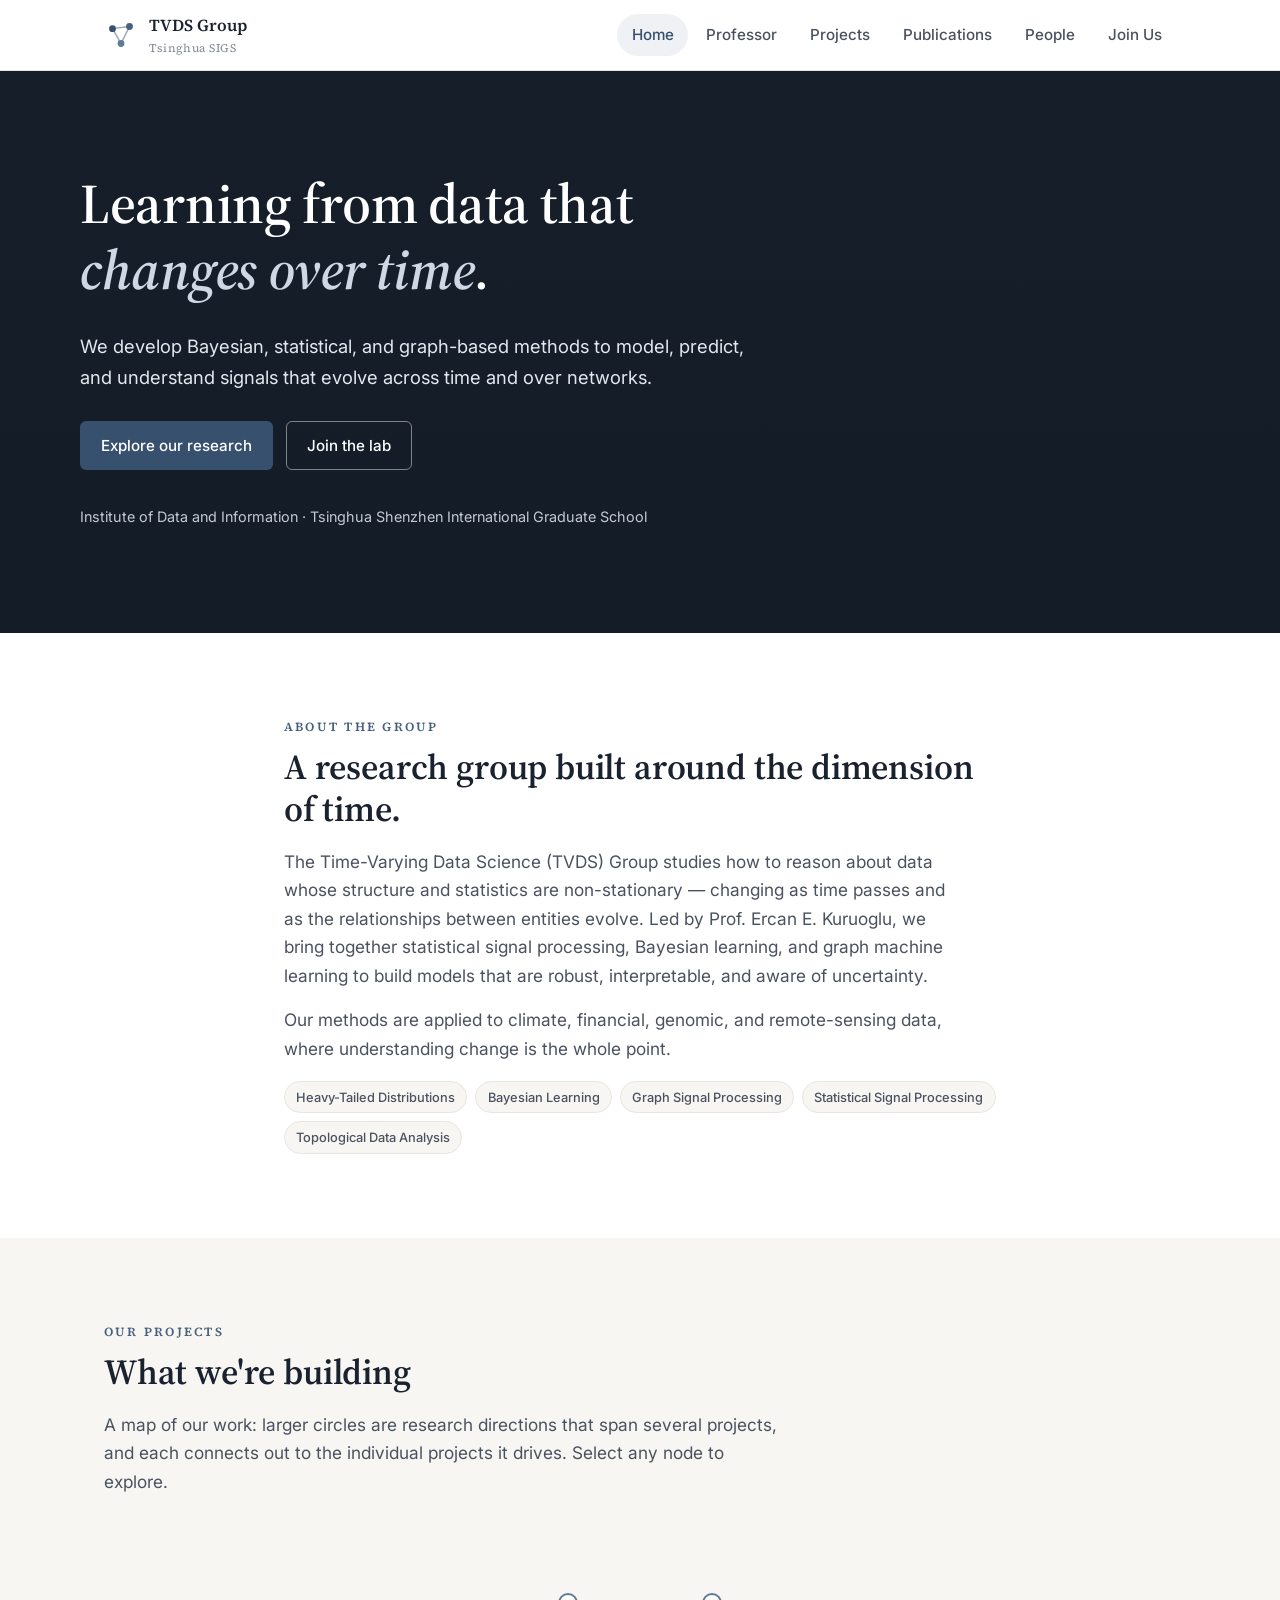
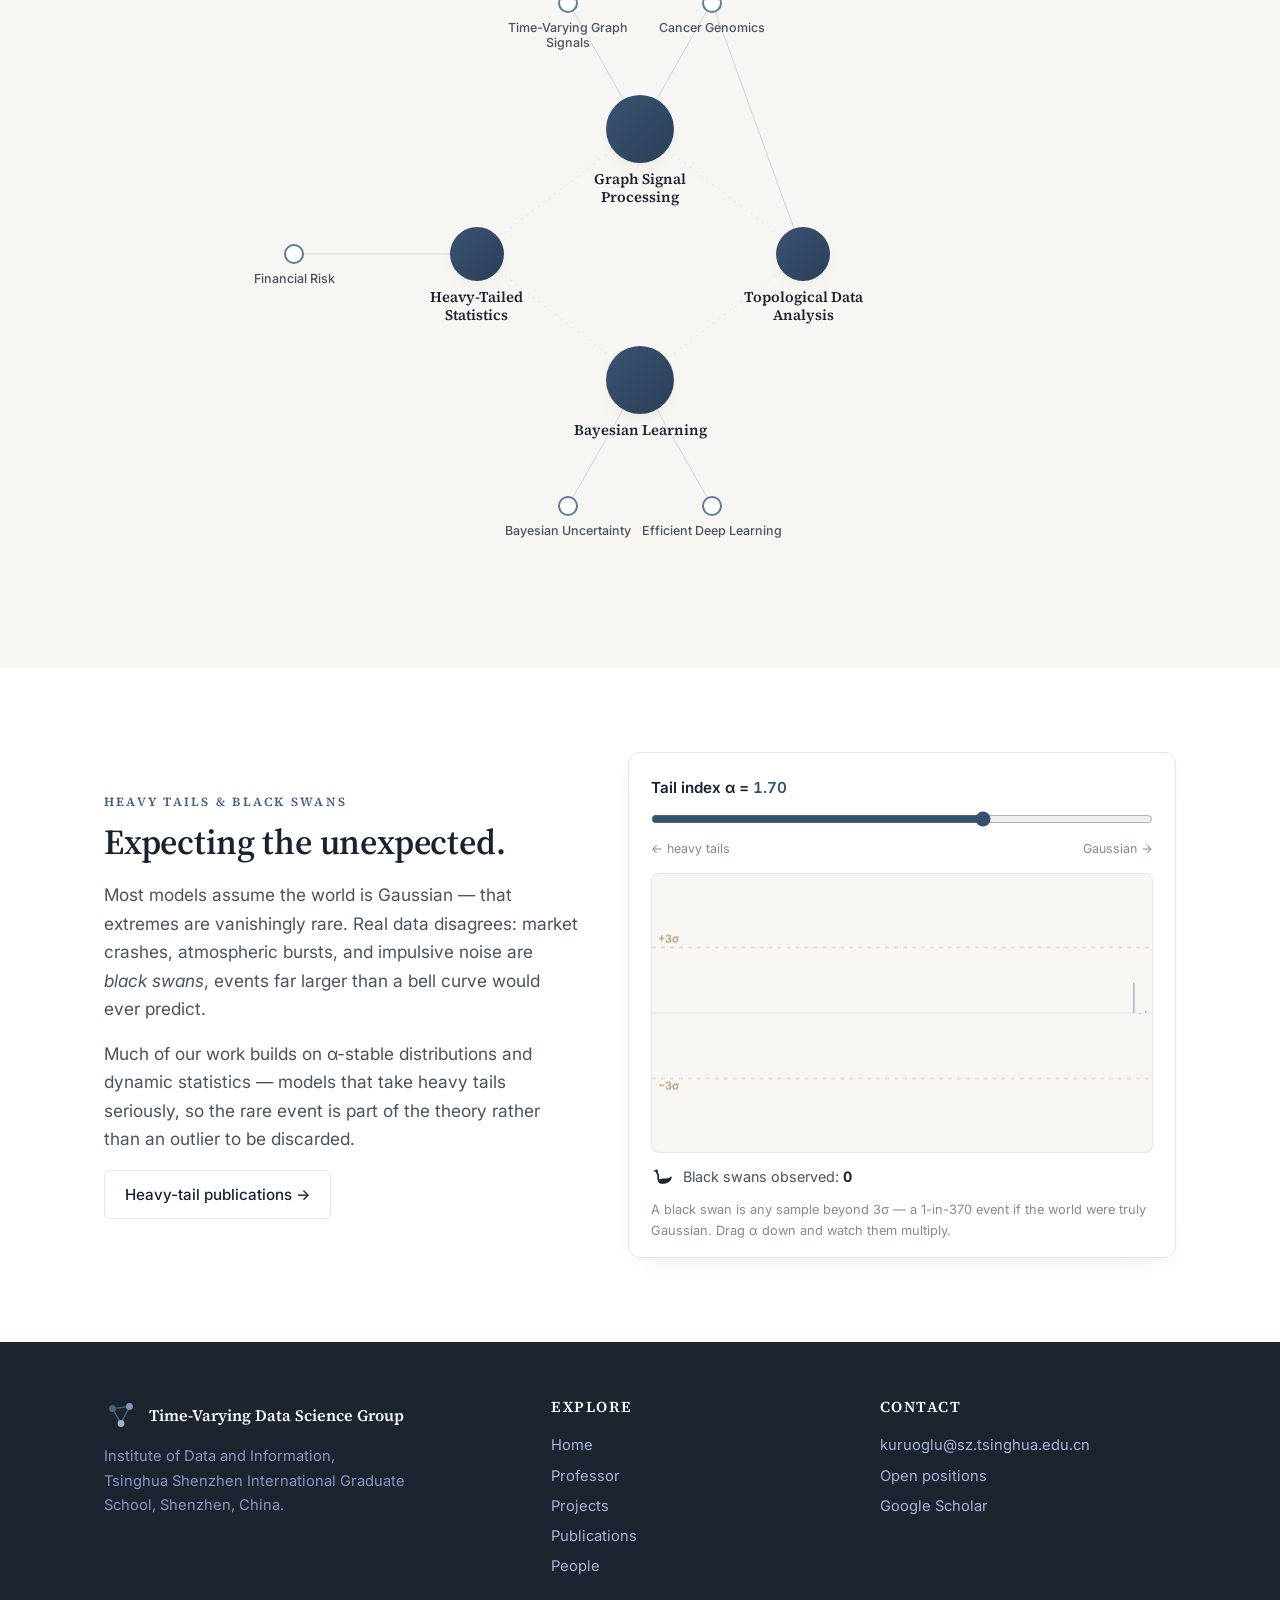
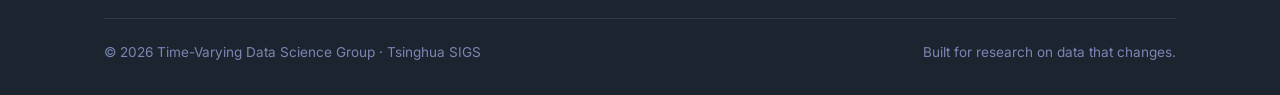
==== index.html @ 3c1603fa "Add Projects page and wire it into site navigation New projects.html presenting flagship research di" ====
<!DOCTYPE html>
<html lang="en">
<head>
  <meta charset="UTF-8" />
  <meta name="viewport" content="width=device-width, initial-scale=1.0" />
  <title>Time-Varying Data Science Group — Tsinghua SIGS</title>
  <meta name="description" content="The Time-Varying Data Science (TVDS) Group at Tsinghua Shenzhen International Graduate School, led by Prof. Ercan E. Kuruoglu. Bayesian learning, graph signal processing, and statistical signal processing for time-evolving data." />
  <link rel="preconnect" href="https://fonts.googleapis.com" />
  <link rel="preconnect" href="https://fonts.gstatic.com" crossorigin />
  <link href="https://fonts.googleapis.com/css2?family=Inter:wght@400;500;600&family=Source+Serif+4:opsz,wght@8..60,400;8..60,600&display=swap" rel="stylesheet" />
  <link rel="stylesheet" href="assets/css/style.css" />
  <link rel="icon" href="data:image/svg+xml,%3Csvg xmlns='http://www.w3.org/2000/svg' viewBox='0 0 32 32'%3E%3Ccircle cx='8' cy='10' r='3' fill='%2336506e'/%3E%3Ccircle cx='24' cy='8' r='3' fill='%2346607e'/%3E%3Ccircle cx='16' cy='24' r='3' fill='%235e7c97'/%3E%3Cpath d='M8 10 24 8 16 24Z' stroke='%2336506e' stroke-width='1.2' fill='none' opacity='.5'/%3E%3C/svg%3E" />
</head>
<body>

  <!-- ============ NAV ============ -->
  <nav class="nav">
    <div class="container nav__inner">
      <a href="index.html" class="brand">
        <svg class="brand__mark" viewBox="0 0 32 32" aria-hidden="true">
          <path d="M8 10 24 8 16 24Z" stroke="#36506e" stroke-width="1.4" fill="none" opacity=".5"/>
          <circle cx="8" cy="10" r="3.2" fill="#36506e"/>
          <circle cx="24" cy="8" r="3.2" fill="#46607e"/>
          <circle cx="16" cy="24" r="3.2" fill="#5e7c97"/>
        </svg>
        <span>TVDS Group<span class="brand__sub">Tsinghua SIGS</span></span>
      </a>
      <button class="nav__toggle" aria-label="Toggle menu"><span></span><span></span><span></span></button>
      <ul class="nav__links">
        <li><a href="index.html" class="active">Home</a></li>
        <li><a href="professor.html">Professor</a></li>
        <li><a href="projects.html">Projects</a></li>
        <li><a href="publications.html">Publications</a></li>
        <li><a href="people.html">People</a></li>
        <li><a href="professor.html#join">Join Us</a></li>
      </ul>
    </div>
  </nav>

  <!-- ============ HERO ============ -->
  <!-- The lab group photo is the hero background — swap assets/img/group-photo.jpg to change it. -->
  <header class="hero" style="background-image:url('assets/img/group-photo.jpg');">
    <div class="container hero__inner">
      <h1>Learning from data that <span class="text-gradient">changes over time</span>.</h1>
      <p class="hero__lead">
        We develop Bayesian, statistical, and graph-based methods to model, predict,
        and understand signals that evolve across time and over networks.
      </p>
      <div class="hero__cta">
        <a href="#research" class="btn btn--primary">Explore our research</a>
        <a href="professor.html#join" class="btn btn--ghost">Join the lab</a>
      </div>
      <p class="hero__affil">Institute of Data and Information · Tsinghua Shenzhen International Graduate School</p>
    </div>
  </header>

  <!-- ============ INTRO ============ -->
  <section class="section">
    <div class="container" style="max-width:760px;">
      <div class="reveal">
        <p class="section__eyebrow">About the group</p>
        <h2>A research group built around the dimension of time.</h2>
        <p class="section__lead">
          The Time-Varying Data Science (TVDS) Group studies how to reason about data whose
          structure and statistics are non-stationary — changing as time passes and as the
          relationships between entities evolve. Led by Prof. Ercan E. Kuruoglu, we bring together
          statistical signal processing, Bayesian learning, and graph machine learning to build
          models that are robust, interpretable, and aware of uncertainty.
        </p>
        <p class="section__lead">
          Our methods are applied to climate, financial, genomic, and remote-sensing data, where
          understanding change is the whole point.
        </p>
        <div class="tags" style="margin-top:18px;">
          <span class="tag">Heavy-Tailed Distributions</span>
          <span class="tag">Bayesian Learning</span>
          <span class="tag">Graph Signal Processing</span>
          <span class="tag">Statistical Signal Processing</span>
          <span class="tag">Topological Data Analysis</span>
        </div>
      </div>
    </div>
  </section>

  <!-- ============ RESEARCH AREAS ============ -->
  <section class="section section--soft" id="research">
    <div class="container">
      <div class="reveal" style="margin-bottom:28px;">
        <p class="section__eyebrow">Our projects</p>
        <h2>What we're building</h2>
        <p class="section__lead">A map of our work: larger circles are research directions that span several projects, and each connects out to the individual projects it drives. Select any node to explore.</p>
      </div>

      <!-- Graph is built by assets/js/main.js from a single data source. -->
      <div class="research-graph reveal" id="researchGraph" role="group" aria-label="Research directions graph"></div>
      <div class="research-list" id="researchList"></div>
    </div>
  </section>

  <!-- ============ BLACK SWAN / HEAVY TAILS ============ -->
  <section class="section" id="blackswan">
    <div class="container swan-demo">
      <div class="reveal">
        <p class="section__eyebrow">Heavy tails &amp; black swans</p>
        <h2>Expecting the unexpected.</h2>
        <p class="section__lead">
          Most models assume the world is Gaussian — that extremes are vanishingly rare.
          Real data disagrees: market crashes, atmospheric bursts, and impulsive noise are
          <em>black swans</em>, events far larger than a bell curve would ever predict.
        </p>
        <p class="section__lead">
          Much of our work builds on α-stable distributions and dynamic statistics —
          models that take heavy tails seriously, so the rare event is part of the theory
          rather than an outlier to be discarded.
        </p>
        <a href="publications.html?topic=heavy-tails" class="btn btn--ghost">Heavy-tail publications →</a>
      </div>
      <div class="swan-demo__card reveal" id="swanDemo">
        <div class="swan-demo__head">
          <label for="alphaSlider">Tail index α = <span id="alphaVal">1.7</span></label>
        </div>
        <input type="range" id="alphaSlider" min="1.1" max="2" step="0.05" value="1.7" aria-label="Tail index alpha" />
        <div class="swan-demo__scale"><span>← heavy tails</span><span>Gaussian →</span></div>
        <canvas id="swanCanvas" aria-label="Live samples from an alpha-stable distribution, scaled so alpha equals 2 is a standard Gaussian; any value beyond 3 standard deviations is marked with a black swan"></canvas>
        <div class="swan-demo__foot">
          <span class="swan-icon" aria-hidden="true"></span>
          <span>Black swans observed: <strong id="swanCount">0</strong></span>
          <span class="swan-demo__hint">A black swan is any sample beyond 3σ — a 1-in-370 event if the world were truly Gaussian. Drag α down and watch them multiply.</span>
        </div>
      </div>
    </div>
  </section>

  <!-- ============ FOOTER ============ -->
  <footer class="footer">
    <div class="container">
      <div class="footer__grid">
        <div>
          <div class="footer__brand">
            <svg class="brand__mark" viewBox="0 0 32 32" aria-hidden="true">
              <path d="M8 10 24 8 16 24Z" stroke="#6d86a6" stroke-width="1.4" fill="none" opacity=".6"/>
              <circle cx="8" cy="10" r="3.2" fill="#4b647f"/><circle cx="24" cy="8" r="3.2" fill="#7e96b3"/><circle cx="16" cy="24" r="3.2" fill="#9db3c9"/>
            </svg>
            Time-Varying Data Science Group
          </div>
          <p style="color:#8b94c4; font-size:.92rem; max-width:38ch;">Institute of Data and Information,<br/>Tsinghua Shenzhen International Graduate School, Shenzhen, China.</p>
        </div>
        <div>
          <h4>Explore</h4>
          <a href="index.html">Home</a>
          <a href="professor.html">Professor</a>
          <a href="projects.html">Projects</a>
          <a href="publications.html">Publications</a>
          <a href="people.html">People</a>
        </div>
        <div>
          <h4>Contact</h4>
          <a href="mailto:kuruoglu@sz.tsinghua.edu.cn">kuruoglu@sz.tsinghua.edu.cn</a>
          <a href="professor.html#join">Open positions</a>
          <a href="https://scholar.google.com/citations?user=To7e1toAAAAJ" target="_blank" rel="noopener">Google Scholar</a>
        </div>
      </div>
      <div class="footer__bottom">
        <span>© <span id="year"></span> Time-Varying Data Science Group · Tsinghua SIGS</span>
        <span>Built for research on data that changes.</span>
      </div>
    </div>
  </footer>

  <script>document.getElementById("year").textContent = new Date().getFullYear();</script>
  <script src="assets/js/main.js"></script>
</body>
</html>
---- assets/css/style.css ----
/* =================================================================
   Time-Varying Data Science (TVDS) Group — Design System
   Modern academic theme: graph + Bayesian/probabilistic motifs
   ================================================================= */

:root {
  /* Palette — muted, academic */
  --ink: #1a2230;
  --ink-soft: #4a5260;
  --muted: #828a97;
  --line: #e7e6e1;
  --bg: #ffffff;
  --bg-soft: #f7f6f2;   /* warm paper */
  --bg-deep: #1b242f;   /* calm slate (footer) */

  /* Single muted slate accent, with a couple of close shades */
  --indigo: #36506e;
  --violet: #46607e;
  --teal:   #5e7c97;
  --accent: var(--indigo);
  --accent-dark: #27405a;
  --accent-soft: #eef1f4;
  --accent-grad: linear-gradient(135deg, #3a5371, #2b4058);

  /* Type — serif headings for a scholarly feel */
  --font-head: "Source Serif 4", Georgia, "Times New Roman", serif;
  --font-body: "Inter", system-ui, -apple-system, "Segoe UI", sans-serif;

  /* Geometry */
  --radius: 12px;
  --radius-sm: 8px;
  --maxw: 1120px;
  --shadow: 0 8px 24px -14px rgba(20, 30, 45, 0.16);
  --shadow-lg: 0 18px 44px -22px rgba(20, 30, 45, 0.22);
}

* { box-sizing: border-box; }

html { scroll-behavior: smooth; }

body {
  margin: 0;
  font-family: var(--font-body);
  color: var(--ink);
  background: var(--bg);
  line-height: 1.65;
  -webkit-font-smoothing: antialiased;
}

h1, h2, h3, h4 { font-family: var(--font-head); line-height: 1.18; color: var(--ink); margin: 0 0 .5em; font-weight: 600; letter-spacing: -0.005em; }
h1 { font-size: clamp(2.2rem, 5vw, 3.5rem); }
h2 { font-size: clamp(1.6rem, 3vw, 2.2rem); }
h3 { font-size: 1.25rem; }
p { margin: 0 0 1rem; }

a { color: var(--indigo); text-decoration: none; transition: color .15s ease; }
a:hover { color: var(--violet); }

img { max-width: 100%; display: block; }

.container { width: 100%; max-width: var(--maxw); margin-inline: auto; padding-inline: 24px; }

.section { padding: 84px 0; }
.section--soft { background: var(--bg-soft); }
.section__eyebrow {
  font-family: var(--font-head);
  text-transform: uppercase;
  letter-spacing: .18em;
  font-size: .78rem;
  font-weight: 600;
  color: var(--violet);
  margin-bottom: .6rem;
}
.section__lead { color: var(--ink-soft); max-width: 62ch; font-size: 1.08rem; }

.text-gradient { font-style: italic; color: #cdd8e4; font-weight: 600; }

/* ---------- Buttons ---------- */
.btn {
  display: inline-flex;
  align-items: center;
  gap: .5rem;
  font-family: var(--font-body);
  font-weight: 500;
  font-size: .95rem;
  padding: .7rem 1.25rem;
  border-radius: 6px;
  border: 1px solid transparent;
  cursor: pointer;
  transition: background .18s ease, border-color .18s ease, color .18s ease;
}
.btn--primary { background: var(--accent); color: #fff; }
.btn--primary:hover { background: var(--accent-dark); color: #fff; }
.btn--ghost { background: transparent; color: var(--ink); border-color: var(--line); }
.btn--ghost:hover { border-color: var(--accent); color: var(--accent); }

/* ---------- Navbar ---------- */
.nav {
  position: sticky; top: 0; z-index: 50;
  background: rgba(255,255,255,.82);
  backdrop-filter: saturate(160%) blur(14px);
  border-bottom: 1px solid var(--line);
}
.nav__inner { display: flex; align-items: center; justify-content: space-between; height: 70px; }
.brand { display: flex; align-items: center; gap: .7rem; font-family: var(--font-head); font-weight: 600; color: var(--ink); font-size: 1.05rem; }
.brand:hover { color: var(--ink); }
.brand__mark { width: 34px; height: 34px; flex: none; }
.brand__sub { display: block; font-size: .72rem; font-weight: 400; color: var(--muted); letter-spacing: .04em; }

.nav__links { display: flex; align-items: center; gap: 4px; list-style: none; margin: 0; padding: 0; }
.nav__links a {
  display: inline-block; padding: .5rem .9rem; border-radius: 999px;
  color: var(--ink-soft); font-weight: 500; font-size: .95rem;
}
.nav__links a:hover { background: var(--bg-soft); color: var(--ink); }
.nav__links a.active { color: var(--indigo); background: rgba(54,80,110,.08); }

.nav__toggle { display: none; background: none; border: 0; cursor: pointer; padding: 8px; }
.nav__toggle span { display: block; width: 24px; height: 2px; background: var(--ink); margin: 5px 0; transition: .25s; border-radius: 2px; }

@media (max-width: 820px) {
  .nav__toggle { display: block; }
  .nav__links {
    position: absolute; top: 70px; left: 0; right: 0;
    flex-direction: column; align-items: stretch; gap: 2px;
    background: #fff; border-bottom: 1px solid var(--line);
    padding: 12px 16px; box-shadow: var(--shadow);
    transform: translateY(-12px); opacity: 0; pointer-events: none; transition: .2s;
  }
  .nav__links.open { transform: translateY(0); opacity: 1; pointer-events: auto; }
}

/* ---------- Hero (photo background) ---------- */
.hero { position: relative; color: #fff; background: #1b242f center / cover no-repeat; }
.hero::after {
  content: ""; position: absolute; inset: 0;
  background: linear-gradient(180deg, rgba(18,26,38,.58) 0%, rgba(18,26,38,.82) 100%);
}
.hero__inner { position: relative; z-index: 2; min-height: 58vh; display: flex; flex-direction: column; justify-content: center; padding: 100px 0 88px; }
.hero h1 { color: #fff; max-width: 20ch; font-weight: 600; }
.hero__tag {
  display: inline-flex; align-items: center; gap: .55rem;
  font-family: var(--font-body); font-size: .76rem; letter-spacing: .1em; text-transform: uppercase;
  padding: .4rem .8rem; border-radius: 4px;
  background: rgba(255,255,255,.1); border: 1px solid rgba(255,255,255,.22);
  color: #e7ebf1; margin-bottom: 1.4rem;
}
.hero__tag .dot { width: 7px; height: 7px; border-radius: 50%; background: #9db3c9; }
.hero__lead { color: #e3e8ef; font-size: 1.15rem; max-width: 56ch; margin-bottom: 1.8rem; }
.hero__cta { display: flex; gap: .8rem; flex-wrap: wrap; }
.hero .btn--ghost { color: #fff; border-color: rgba(255,255,255,.45); }
.hero .btn--ghost:hover { background: rgba(255,255,255,.12); border-color: #fff; color: #fff; }
.hero__affil { margin-top: 2.2rem; color: #c3cad4; font-size: .9rem; }

/* ---------- Cards & grids ---------- */
.grid { display: grid; gap: 22px; }
.grid--3 { grid-template-columns: repeat(3, 1fr); }
.grid--4 { grid-template-columns: repeat(4, 1fr); }
.grid--2 { grid-template-columns: repeat(2, 1fr); }
@media (max-width: 900px) { .grid--3, .grid--4 { grid-template-columns: repeat(2, 1fr); } }
@media (max-width: 600px) { .grid--2, .grid--3, .grid--4 { grid-template-columns: 1fr; } }

.card {
  background: #fff; border: 1px solid var(--line); border-radius: var(--radius);
  padding: 26px; transition: transform .2s ease, box-shadow .2s ease, border-color .2s ease;
}
.card:hover { box-shadow: var(--shadow); border-color: #d7d6cf; }
.card__icon {
  width: 46px; height: 46px; border-radius: 12px; display: grid; place-items: center;
  background: rgba(54,80,110,.1); color: var(--indigo); margin-bottom: 16px;
}
.card h3 { margin-bottom: .35rem; }
.card p { color: var(--ink-soft); font-size: .96rem; margin: 0; }

/* tags */
.tags { display: flex; flex-wrap: wrap; gap: 8px; margin-top: 14px; }
.tag {
  font-size: .8rem; font-weight: 500; color: var(--ink-soft);
  padding: .28rem .7rem; border-radius: 999px; background: var(--bg-soft); border: 1px solid var(--line);
}

/* ---------- Publications ---------- */
.year-head {
  font-family: var(--font-head); font-size: 1.4rem; font-weight: 600;
  margin: 36px 0 18px; display: flex; align-items: center; gap: 14px; color: var(--ink);
}
.year-head::after { content: ""; flex: 1; height: 1px; background: var(--line); }

.pub {
  display: flex; gap: 18px; padding: 20px 0; border-bottom: 1px solid var(--line);
}
.pub__badge {
  flex: none; width: 52px; height: 52px; border-radius: 12px; display: grid; place-items: center;
  font-family: var(--font-head); font-weight: 600; font-size: .7rem; color: #fff;
  background: var(--accent-grad); text-align: center; line-height: 1.1; padding: 4px;
}
.pub__title { font-family: var(--font-head); font-weight: 600; font-size: 1.06rem; margin: 0 0 .25rem; color: var(--ink); }
.pub__authors { color: var(--ink-soft); font-size: .95rem; margin: 0 0 .35rem; }
.pub__authors .me { color: var(--indigo); font-weight: 600; }
.pub__venue { color: var(--muted); font-size: .9rem; font-style: italic; margin: 0; }
.pub__links { margin-top: .5rem; display: flex; gap: 10px; flex-wrap: wrap; }
.pub__links a { font-size: .85rem; font-weight: 500; padding: .2rem .6rem; border: 1px solid var(--line); border-radius: 8px; }

/* ---------- People ---------- */
.person { text-align: center; }
.person__photo {
  width: 132px; height: 132px; border-radius: 50%; margin: 0 auto 16px;
  object-fit: cover; background: var(--bg-soft); border: 3px solid #fff; box-shadow: var(--shadow);
}
.person__photo--ph {
  display: grid; place-items: center; color: var(--indigo);
  background: linear-gradient(135deg, rgba(54,80,110,.12), rgba(94,124,151,.12));
  font-family: var(--font-head); font-weight: 600; font-size: 2rem;
}
.person h3 { margin-bottom: .1rem; }
.person__role { color: var(--violet); font-weight: 500; font-size: .92rem; margin-bottom: .5rem; }
.person__bio { color: var(--ink-soft); font-size: .9rem; margin: 0; }
.person__links { margin-top: .6rem; display: flex; gap: 12px; justify-content: center; }

/* ---------- Group photo band ---------- */
.groupshot { position: relative; z-index: 3; margin-top: -90px; }
.groupshot figure { margin: 0; }
.groupshot img {
  width: 100%; display: block; border-radius: var(--radius);
  box-shadow: var(--shadow-lg); border: 5px solid #fff;
}
.groupshot figcaption { color: var(--muted); font-size: .9rem; margin-top: 14px; text-align: center; }
@media (max-width: 700px) { .groupshot { margin-top: -50px; } }

/* ---------- People (personalized list) ---------- */
.people-grid {
  display: grid; grid-template-columns: repeat(auto-fill, minmax(340px, 1fr));
  gap: 30px 44px; margin-top: 26px;
}
@media (max-width: 560px) { .people-grid { grid-template-columns: 1fr; } }

.prow { display: flex; gap: 18px; align-items: center; }
.prow__photo {
  width: 90px; height: 90px; border-radius: 50%; object-fit: cover; flex: none;
  background: linear-gradient(135deg, rgba(54,80,110,.12), rgba(94,124,151,.12));
  box-shadow: var(--shadow); transition: transform .2s ease;
}
.prow:hover .prow__photo { transform: scale(1.04); }
.prow__photo--ph { display: grid; place-items: center; color: var(--indigo); font-family: var(--font-head); font-weight: 600; font-size: 1.3rem; }
.prow__name { font-family: var(--font-head); font-size: 1.08rem; font-weight: 600; margin: 0; color: var(--ink); }
.prow__role { color: var(--violet); font-size: .84rem; font-weight: 500; margin: .12rem 0 0; }
.prow__bio { color: var(--ink-soft); font-size: .9rem; margin: .28rem 0 0; line-height: 1.5; }
.prow__links { margin-top: .35rem; display: flex; gap: 14px; }
.prow__links a { font-size: .82rem; font-weight: 500; }

/* Featured PI row */
.prow--lead { gap: 26px; align-items: flex-start; }
.prow--lead .prow__photo { width: 132px; height: 132px; border-radius: 22px; }
.prow--lead .prow__name { font-size: 1.5rem; }
.prow--lead .prow__role { font-size: .95rem; margin-top: .2rem; }
.prow--lead .prow__bio { font-size: .98rem; max-width: 60ch; }
@media (max-width: 560px) { .prow--lead { flex-direction: column; align-items: center; text-align: center; } }

/* ---------- Professor profile ---------- */
.profile { display: grid; grid-template-columns: 300px 1fr; gap: 48px; align-items: start; }
@media (max-width: 820px) {
  .profile { grid-template-columns: 1fr; }
  .profile .profile__card { position: static; top: auto; }
}
.profile__card {
  background: #fff; border: 1px solid var(--line); border-radius: var(--radius);
  padding: 28px; text-align: center; box-shadow: var(--shadow); position: sticky; top: 90px;
}
.profile__photo {
  width: 180px; height: 180px; border-radius: 24px; margin: 0 auto 18px; object-fit: cover;
  background: linear-gradient(135deg, rgba(54,80,110,.12), rgba(94,124,151,.12));
  display: grid; place-items: center; color: var(--indigo); font-family: var(--font-head); font-size: 3rem; font-weight: 600;
}
.contact-list { list-style: none; padding: 0; margin: 18px 0 0; text-align: left; }
.contact-list li { display: flex; gap: 12px; align-items: flex-start; padding: 8px 0; font-size: .92rem; color: var(--ink-soft); }
.contact-list svg { flex: none; color: var(--indigo); margin-top: 3px; }

.prose h2 { margin-top: 1.6em; }
.prose h2:first-child { margin-top: 0; }
.prose p { color: var(--ink-soft); }

/* opportunity callout */
.callout {
  border: 1px solid var(--line); border-left: 4px solid var(--violet);
  background: var(--bg-soft); border-radius: var(--radius-sm); padding: 22px 24px; margin: 18px 0;
}
.callout h3 { margin-bottom: .3rem; }
.callout p { margin-bottom: .4rem; }

/* ---------- Editor note (for the client) ---------- */
.editor-note {
  background: #fffbeb; border: 1px dashed #f0c000; color: #6b5800;
  border-radius: var(--radius-sm); padding: 14px 18px; margin: 20px 0; font-size: .9rem;
}
.editor-note strong { color: #875b00; }
.editor-note code { background: rgba(0,0,0,.06); padding: 1px 6px; border-radius: 5px; font-size: .85em; }

/* ---------- Footer ---------- */
.footer { background: var(--bg-deep); color: #aab3da; padding: 56px 0 32px; }
.footer__grid { display: grid; grid-template-columns: 1.4fr 1fr 1fr; gap: 32px; margin-bottom: 36px; }
@media (max-width: 700px) { .footer__grid { grid-template-columns: 1fr; gap: 24px; } }
.footer h4 { color: #fff; font-size: .95rem; text-transform: uppercase; letter-spacing: .1em; margin-bottom: 14px; }
.footer a { color: #aab3da; display: block; padding: 3px 0; font-size: .92rem; }
.footer a:hover { color: #fff; }
.footer__brand { display: flex; align-items: center; gap: .7rem; color: #fff; font-family: var(--font-head); font-weight: 600; margin-bottom: 12px; }
.footer__bottom { border-top: 1px solid rgba(255,255,255,.1); padding-top: 22px; font-size: .85rem; color: #7c85b3; display: flex; justify-content: space-between; flex-wrap: wrap; gap: 10px; }

/* ---------- Page header (interior pages) ---------- */
.pagehead { background: var(--bg-soft); border-bottom: 1px solid var(--line); padding: 58px 0 46px; }
.pagehead__inner { position: relative; }
.pagehead h1 { color: var(--ink); margin-bottom: .35rem; }
.pagehead p { color: var(--ink-soft); max-width: 62ch; margin: 0; }
.pagehead a { color: var(--accent); }

/* ---------- Research graph ---------- */
.research-graph {
  position: relative;
  max-width: 960px;
  margin: 0 auto;
  aspect-ratio: 16 / 11;
}
.research-graph__edges {
  position: absolute; inset: 0; width: 100%; height: 100%;
}
.research-graph__edges line {
  stroke: #c4ccd6; stroke-width: 1px; opacity: .8;
  transition: opacity .25s ease, stroke .25s ease;
}
.research-graph__edges line[data-ring] { stroke: #cfd6de; stroke-dasharray: 2 5; opacity: .5; }
.rg-node {
  position: absolute; transform: translate(-50%, -50%);
  font-family: var(--font-body); text-align: center;
  line-height: 1.2; transition: opacity .25s ease;
}
/* the circular dot carries the float animation; the label sits below it
   and is absolutely placed so it never shifts the dot off its coordinate */
.rg-node__dot {
  display: block; border-radius: 50%;
  animation: rg-float 7s ease-in-out infinite;
  transition: box-shadow .18s ease, background .18s ease, border-color .18s ease, filter .18s ease;
}
@keyframes rg-float {
  0%, 100% { transform: translateY(2.5px); }
  50%      { transform: translateY(-2.5px); }
}
.rg-node__label {
  position: absolute; top: 100%; left: 50%; transform: translateX(-50%);
  margin-top: 8px; width: max-content; max-width: 150px;
  font-size: .78rem; font-weight: 500; color: var(--ink-soft);
}
.rg-node--dir .rg-node__dot { background: var(--accent-grad); box-shadow: var(--shadow); }
.rg-node--dir .rg-node__label { font-family: var(--font-head); font-weight: 600; font-size: .92rem; color: var(--ink); }
.rg-node--dir:hover .rg-node__dot { box-shadow: var(--shadow-lg); filter: brightness(1.08); }
.rg-node--proj .rg-node__dot { background: #fff; border: 2.5px solid var(--teal); box-shadow: var(--shadow); }
.rg-node--proj:hover .rg-node__dot { border-color: var(--accent); box-shadow: var(--shadow-lg); }
.rg-node:hover .rg-node__label { color: var(--accent); }
.rg-node:focus-visible { outline: none; }
.rg-node:focus-visible .rg-node__dot { outline: 2px solid var(--accent); outline-offset: 3px; }

/* hover/focus highlighting: dim everything except the active node + links */
.research-graph.is-focus .rg-node:not(.is-hot) { opacity: .22; }
.research-graph.is-focus .research-graph__edges line:not(.is-hot) { opacity: .1; }
.research-graph.is-focus .research-graph__edges line.is-hot { stroke: var(--accent); opacity: 1; stroke-width: 1.6px; }

/* ---------- Research list (mobile fallback) ---------- */
.research-list { display: none; }
.rl-group { padding: 16px 0; border-bottom: 1px solid var(--line); }
.rl-group:last-child { border-bottom: 0; }
.rl-main {
  display: inline-block; font-family: var(--font-head); font-weight: 600; font-size: 1.05rem;
  color: var(--ink); border-bottom: 2px solid var(--accent); padding-bottom: 2px;
}
.rl-main:hover { color: var(--accent); }
.rl-subs { display: flex; flex-wrap: wrap; gap: 8px; margin-top: 12px; }
.rl-sub {
  font-size: .82rem; font-weight: 500; color: var(--ink-soft);
  padding: .3rem .75rem; border-radius: 999px; background: var(--bg-soft); border: 1px solid var(--line);
}
.rl-sub:hover { border-color: var(--accent); color: var(--accent); }

@media (max-width: 720px) {
  .research-graph { display: none; }
  .research-list { display: block; }
}

/* ---------- Publications filter banner ---------- */
.pubfilter {
  display: flex; align-items: center; justify-content: space-between; gap: 14px; flex-wrap: wrap;
  background: var(--accent-soft); border: 1px solid var(--line); border-radius: var(--radius-sm);
  padding: 12px 18px; margin-bottom: 24px;
}
.pubfilter__label { color: var(--ink-soft); font-size: .95rem; }
.pubfilter__label strong { color: var(--ink); }
.pubfilter__clear { font-size: .9rem; font-weight: 600; color: var(--accent); white-space: nowrap; }
.pubfilter__clear:hover { color: var(--accent-dark); }
.pubfilter__empty { color: var(--muted); font-size: .98rem; padding: 8px 0 0; }
/* hidden wins over .pub { display:flex } and .year-head { display:flex } */
.pub[hidden], .year-head[hidden] { display: none; }

/* ---------- Black-swan / heavy-tail demo ---------- */
.swan-demo { display: grid; grid-template-columns: 1fr 1.15fr; gap: 48px; align-items: center; }
.swan-demo__card {
  background: #fff; border: 1px solid var(--line); border-radius: var(--radius);
  box-shadow: var(--shadow); padding: 22px 22px 16px;
}
.swan-demo__head {
  display: flex; justify-content: space-between; align-items: baseline;
  gap: 12px; flex-wrap: wrap; margin-bottom: 8px;
}
.swan-demo__head label { font-weight: 600; font-size: .95rem; color: var(--ink); }
.swan-demo__head label span { color: var(--accent); font-variant-numeric: tabular-nums; }
.swan-demo__card input[type="range"] { width: 100%; accent-color: var(--accent); margin: 0; }
.swan-demo__scale {
  display: flex; justify-content: space-between;
  font-size: .78rem; color: var(--muted); margin: 4px 0 14px;
}
#swanCanvas {
  width: 100%; height: 280px; display: block;
  background: var(--bg-soft); border: 1px solid var(--line); border-radius: var(--radius-sm);
}
.swan-demo__foot {
  display: flex; align-items: center; gap: 10px; flex-wrap: wrap;
  padding-top: 12px; font-size: .9rem; color: var(--ink-soft);
}
.swan-demo__foot strong { color: var(--ink); font-variant-numeric: tabular-nums; }
.swan-icon { display: inline-flex; color: var(--ink); }
.swan-demo__hint { color: var(--muted); font-size: .8rem; margin-left: auto; }
@media (max-width: 880px) {
  .swan-demo { grid-template-columns: 1fr; gap: 28px; }
  #swanCanvas { height: 220px; }
}

/* ---------- Projects page ---------- */
.project {
  display: grid; grid-template-columns: 1fr 1fr; gap: 48px; align-items: center;
  padding: 56px 0; border-top: 1px solid var(--line);
}
.project:first-of-type { border-top: 0; padding-top: 8px; }
.project__body h2 { scroll-margin-top: 90px; margin-bottom: .45rem; }
.project__lead { color: var(--ink-soft); font-size: 1.02rem; }
.project__people { font-size: .9rem; color: var(--ink-soft); margin: .2rem 0 0; }
.project__people b { color: var(--violet); font-weight: 600; }
.project__meta-label {
  display: block; text-transform: uppercase; letter-spacing: .14em;
  font-size: .72rem; font-weight: 600; color: var(--muted); margin: 22px 0 12px;
}
.project__highlights { display: flex; flex-direction: column; gap: 10px; }
.hl {
  display: block; padding: 12px 15px; border: 1px solid var(--line);
  border-radius: var(--radius-sm); background: #fff;
  transition: border-color .18s ease, box-shadow .18s ease, transform .18s ease;
}
.hl:hover { border-color: var(--accent); box-shadow: var(--shadow); transform: translateY(-1px); }
.hl__title { display: block; font-family: var(--font-head); font-weight: 600; color: var(--ink); font-size: .96rem; line-height: 1.35; }
.hl__meta { display: block; color: var(--muted); font-size: .84rem; font-style: italic; margin-top: 3px; }
.hl__cue { color: var(--accent); font-weight: 600; font-style: normal; }

/* demo figure */
.demo { margin: 0; }
.demo__frame {
  border: 1px solid var(--line); border-radius: var(--radius); overflow: hidden;
  background: var(--bg-soft); box-shadow: var(--shadow);
}
.demo__frame svg { width: 100%; height: auto; display: block; }
.demo figcaption { color: var(--muted); font-size: .82rem; margin-top: 12px; text-align: center; }

@media (min-width: 861px) {
  .project--flip .project__media { order: -1; }
}
@media (max-width: 860px) {
  .project { grid-template-columns: 1fr; gap: 26px; padding: 40px 0; }
  .project__media { order: -1; }
}

/* demo animations */
.demo__frame svg .d-flow { stroke-dasharray: 6 10; animation: demoFlow 1.7s linear infinite; }
@keyframes demoFlow { to { stroke-dashoffset: -32; } }
.demo__frame svg .d-draw { stroke-dasharray: 520; stroke-dashoffset: 520; animation: demoDraw 3.6s ease-in-out infinite; }
@keyframes demoDraw { 0% { stroke-dashoffset: 520; } 55%, 100% { stroke-dashoffset: 0; } }
.demo__frame svg .d-pulse { animation: demoPulse 2.4s ease-in-out infinite; }
.demo__frame svg .d-pulse2 { animation: demoPulse 2.4s ease-in-out infinite 1.2s; }
@keyframes demoPulse { 0%, 100% { opacity: .35; } 50% { opacity: 1; } }
.demo__frame svg .d-fade { animation: demoFade 3.2s ease-in-out infinite; }
@keyframes demoFade { 0%, 100% { opacity: .85; } 50% { opacity: .12; } }
.demo__frame svg .d-band { animation: demoBand 4.5s ease-in-out infinite; }
@keyframes demoBand { 0%, 100% { opacity: .4; } 50% { opacity: .72; } }

/* reveal on scroll */
.reveal { opacity: 0; transform: translateY(18px); transition: opacity .6s ease, transform .6s ease; }
.reveal.in { opacity: 1; transform: none; }

@media (prefers-reduced-motion: reduce) {
  .reveal { opacity: 1; transform: none; transition: none; }
  .rg-node__dot { animation: none !important; }
  .demo__frame svg * { animation: none !important; }
  html { scroll-behavior: auto; }
}
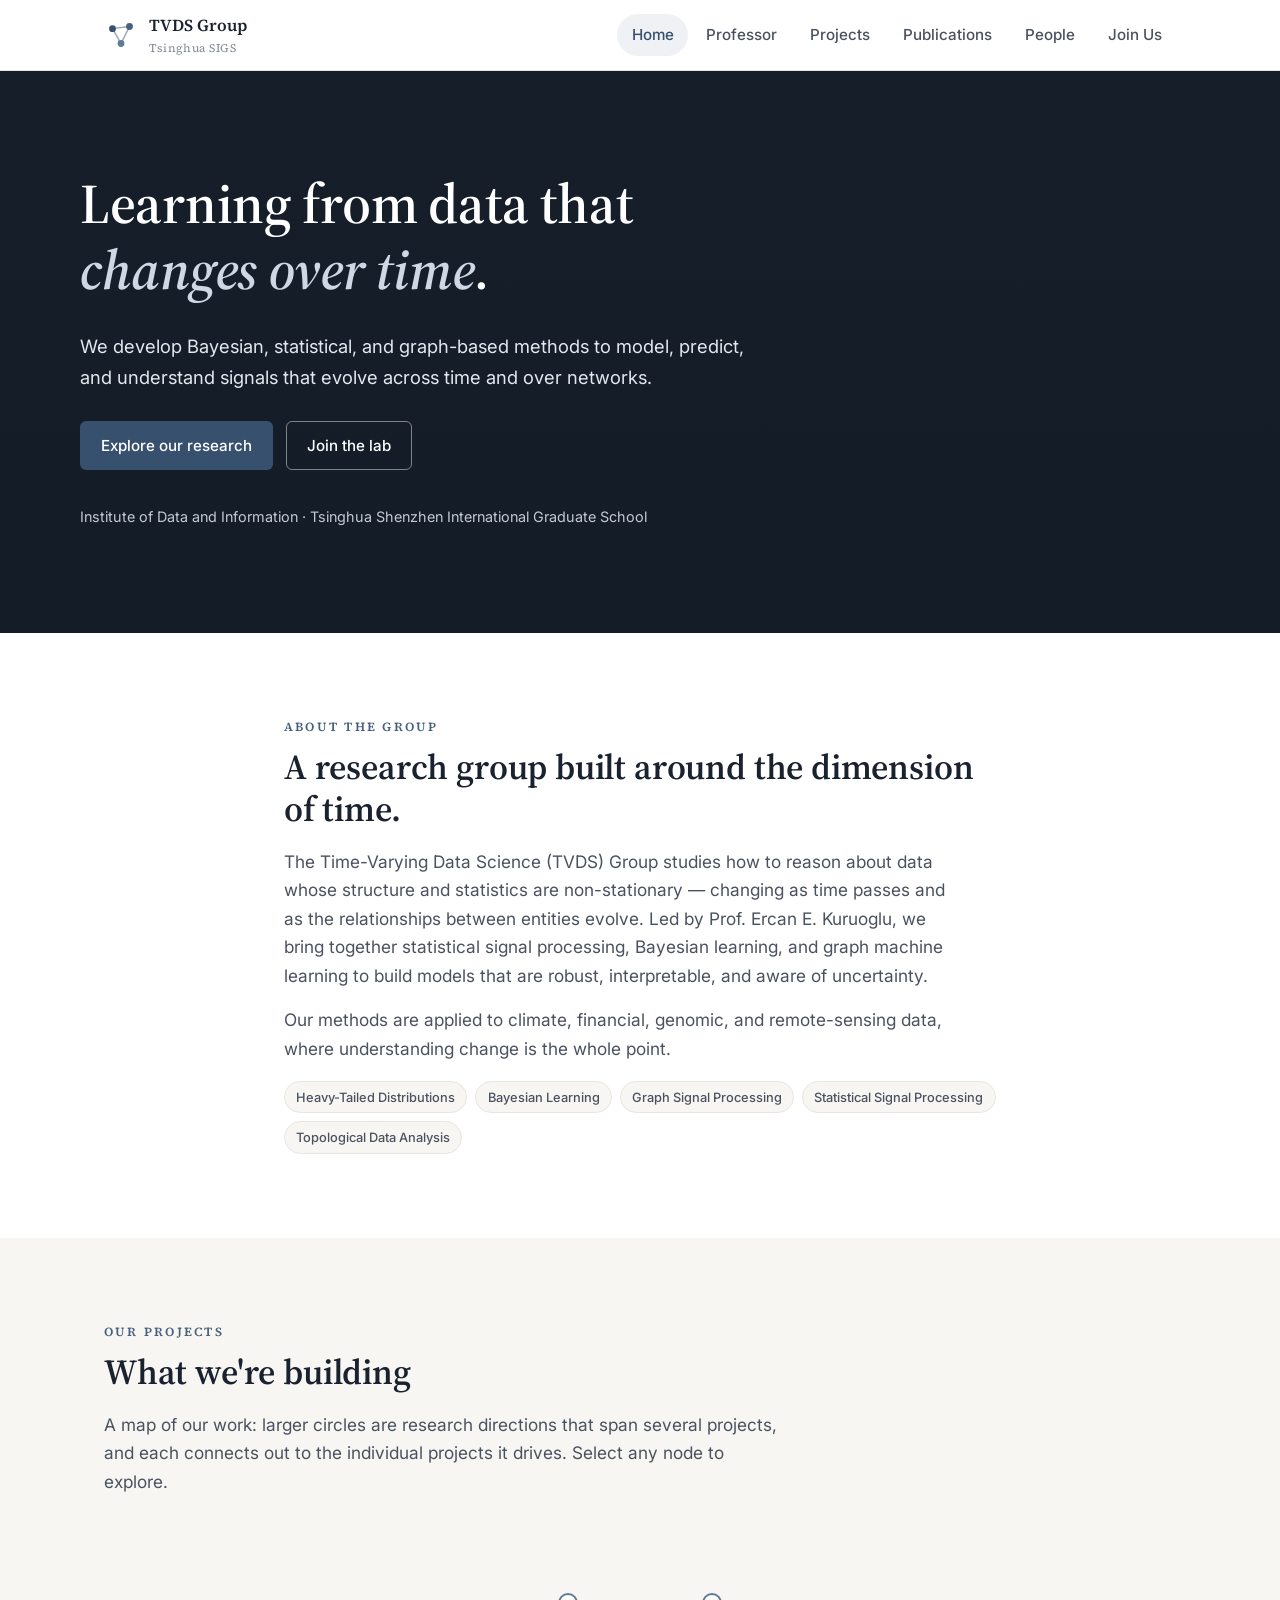
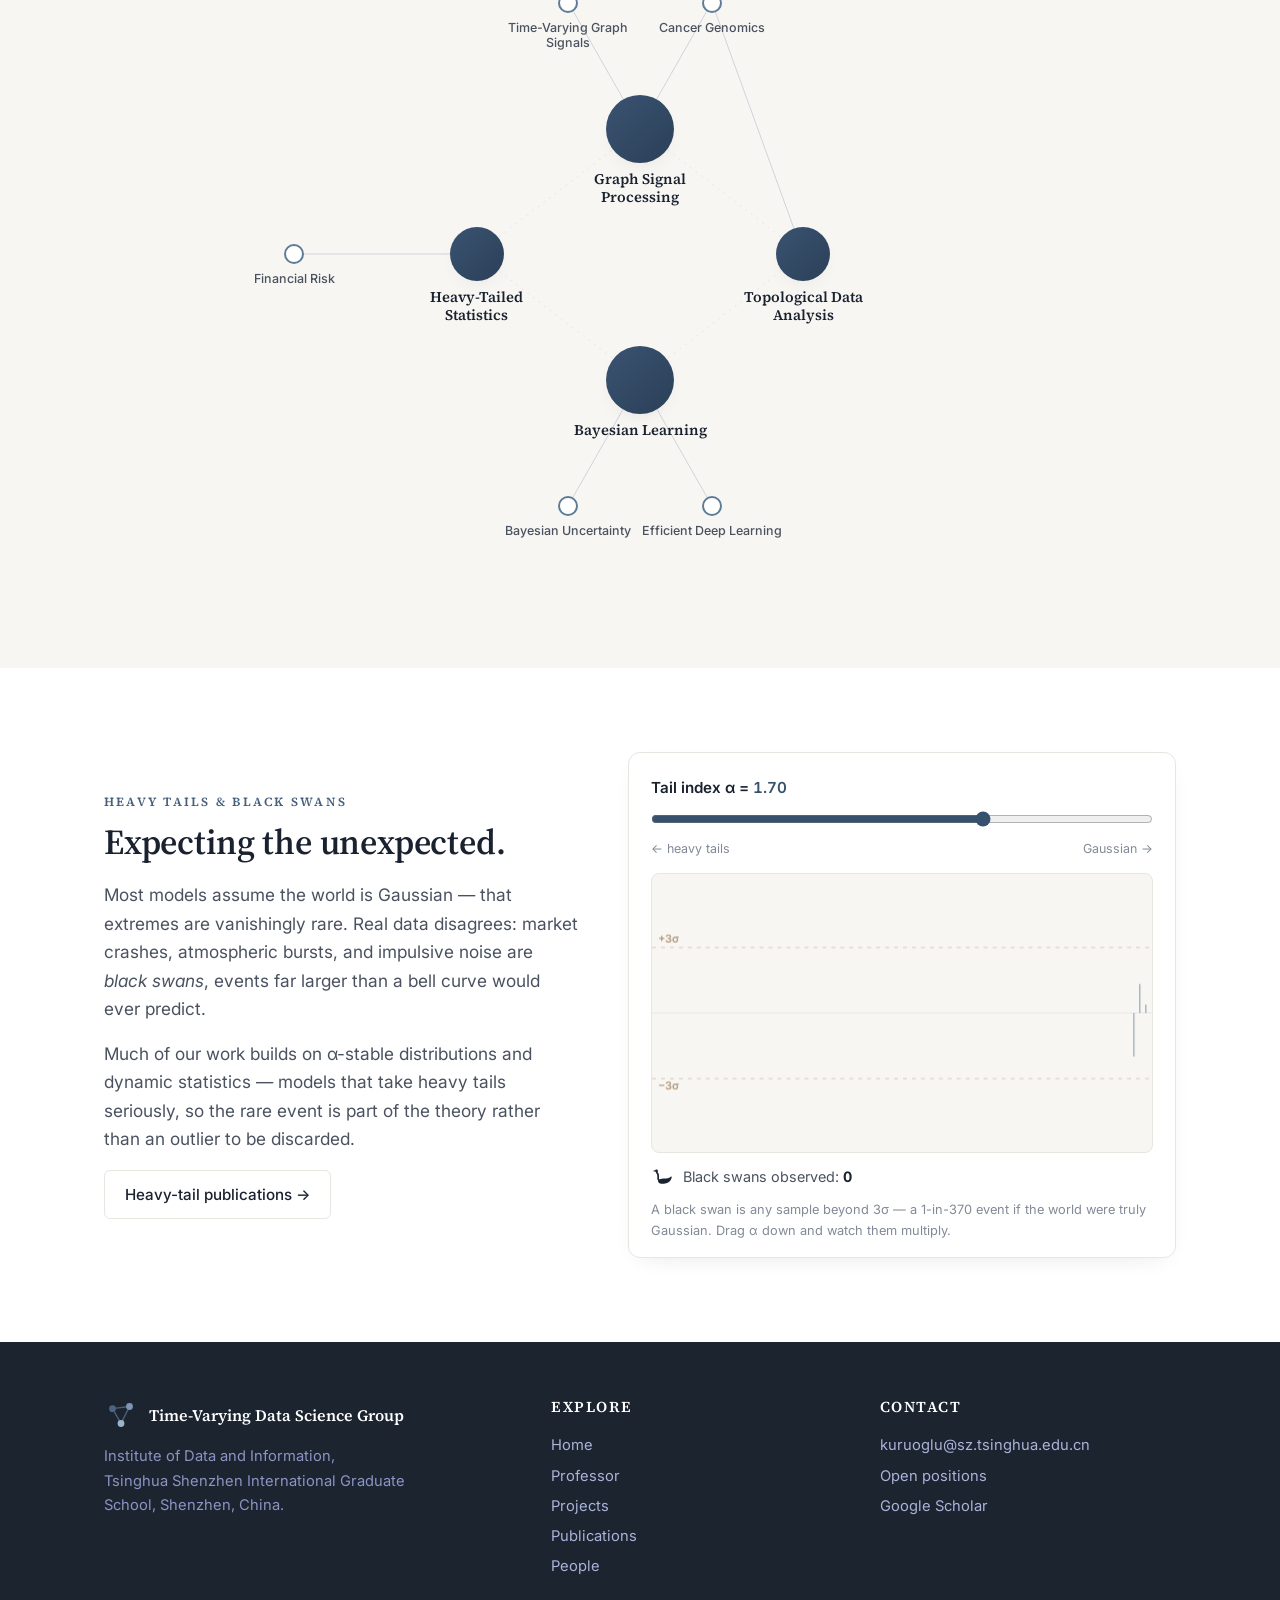
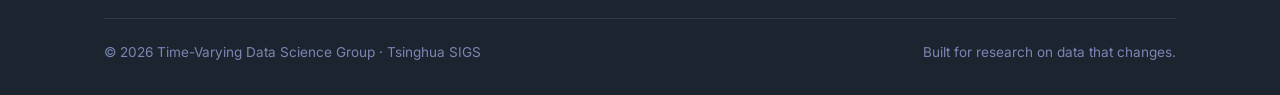
==== commit ac975ec2: "Add Google Search Console verification meta tag to all pages Enables site-ownership verification in " ====
--- a/index.html
+++ b/index.html
@@ -3,6 +3,7 @@
 <head>
   <meta charset="UTF-8" />
   <meta name="viewport" content="width=device-width, initial-scale=1.0" />
+  <meta name="google-site-verification" content="ycx8Hc_ZfYuuTNWqexa-JQaG-V-QpA_6OVndm44Y0Ho" />
   <title>Time-Varying Data Science Group — Tsinghua SIGS</title>
   <meta name="description" content="The Time-Varying Data Science (TVDS) Group at Tsinghua Shenzhen International Graduate School, led by Prof. Ercan E. Kuruoglu. Bayesian learning, graph signal processing, and statistical signal processing for time-evolving data." />
   <link rel="preconnect" href="https://fonts.googleapis.com" />
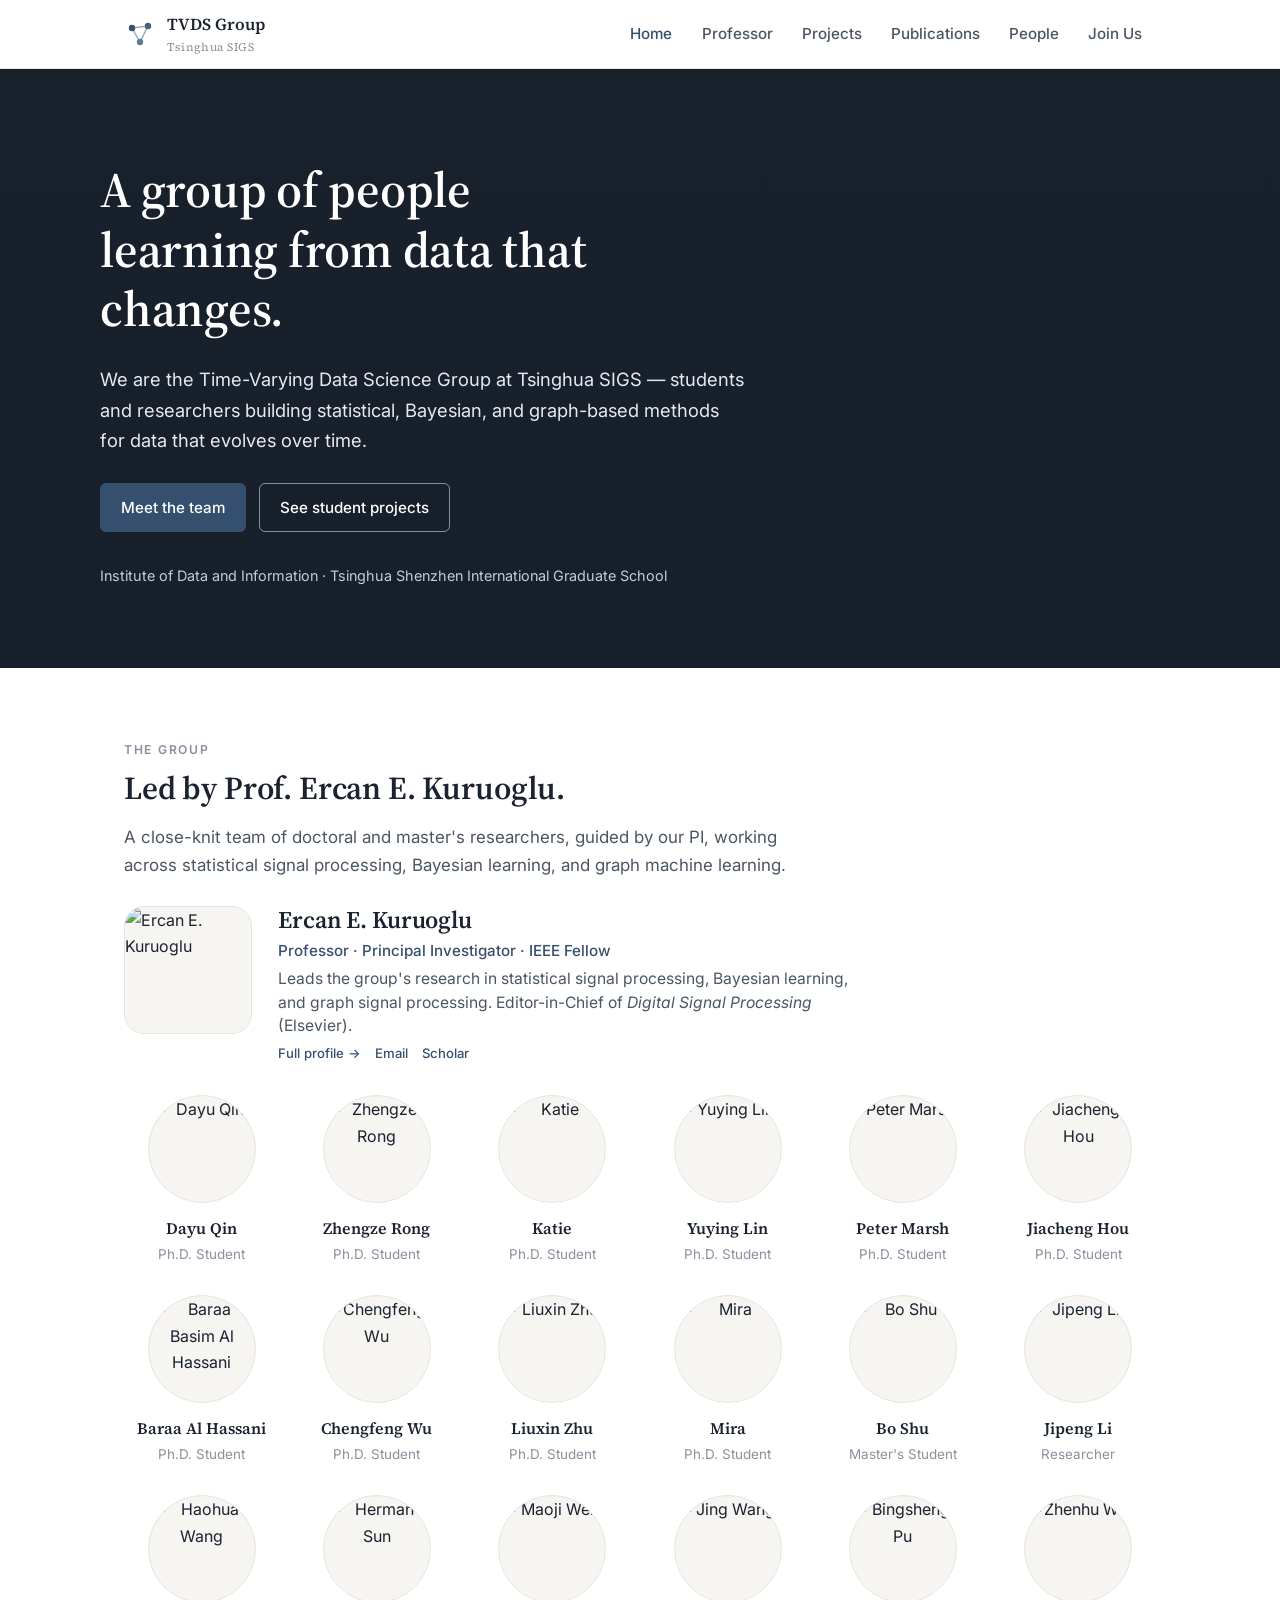
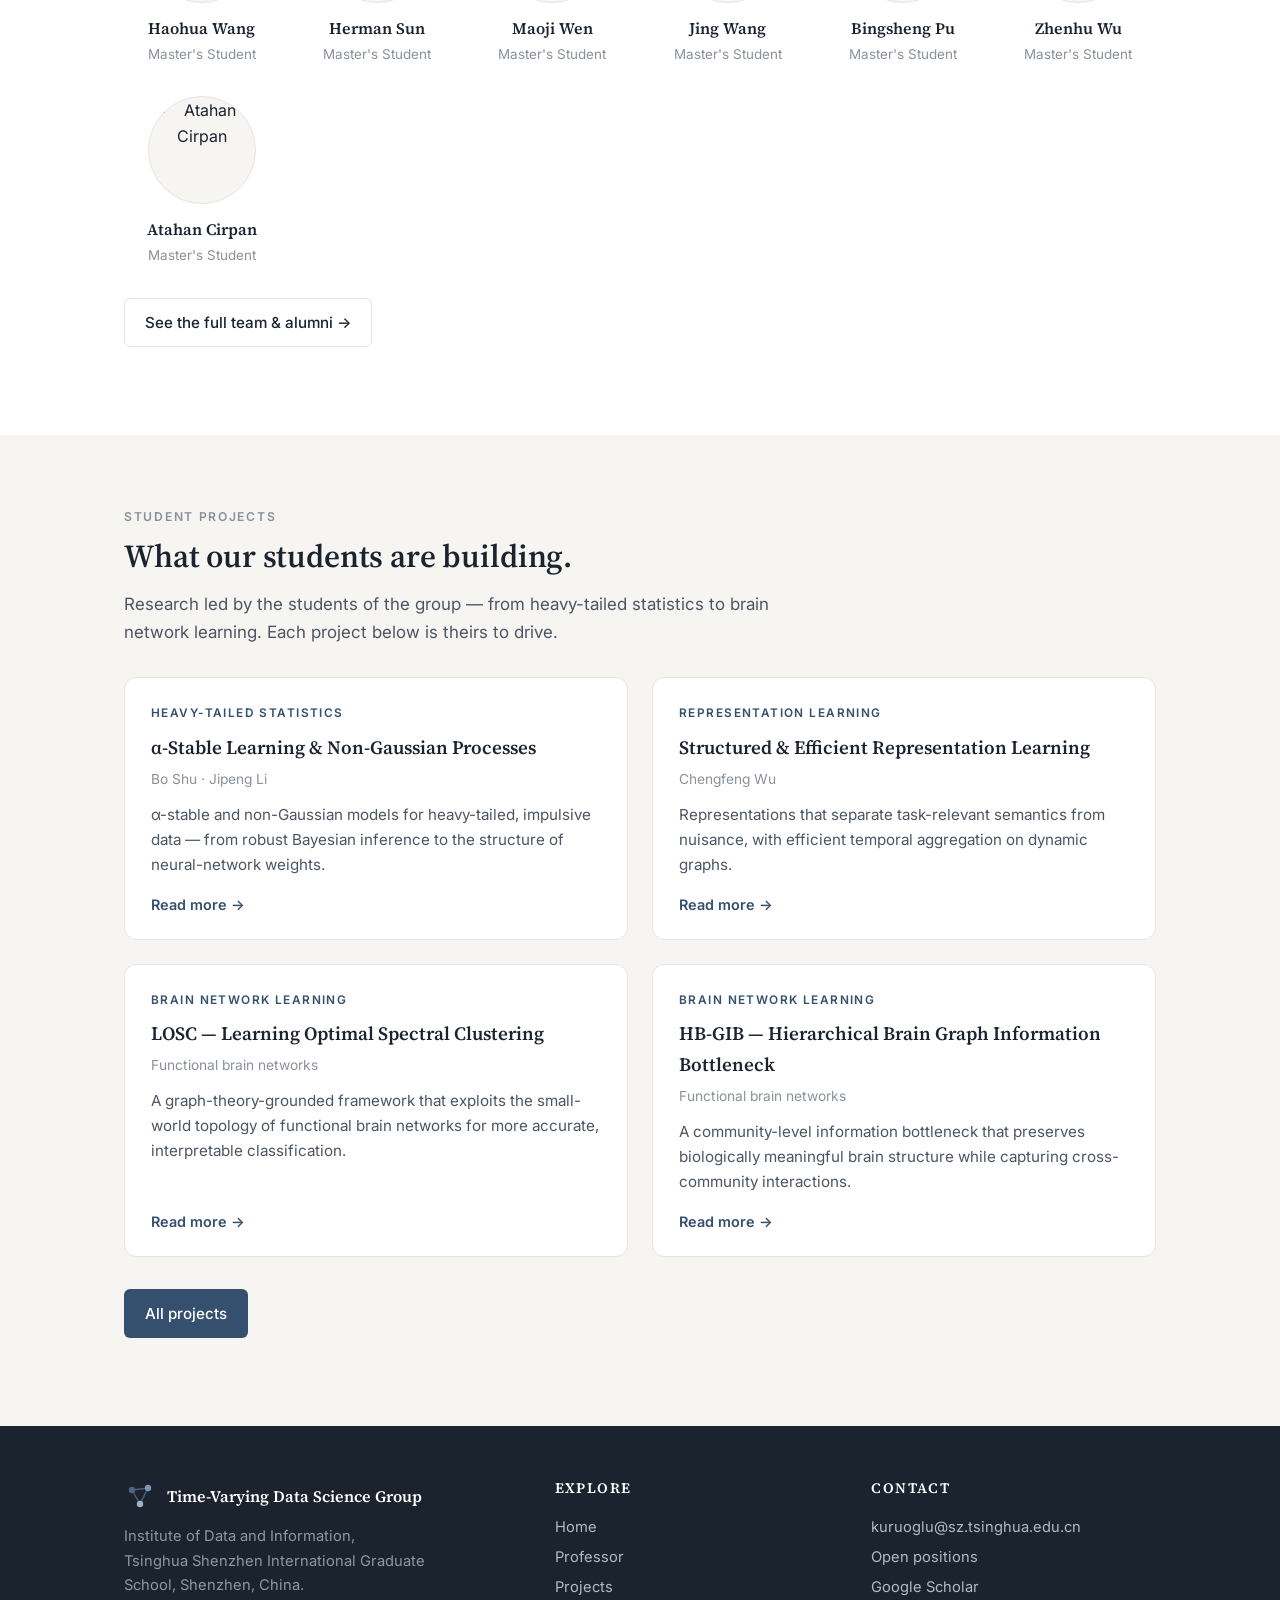
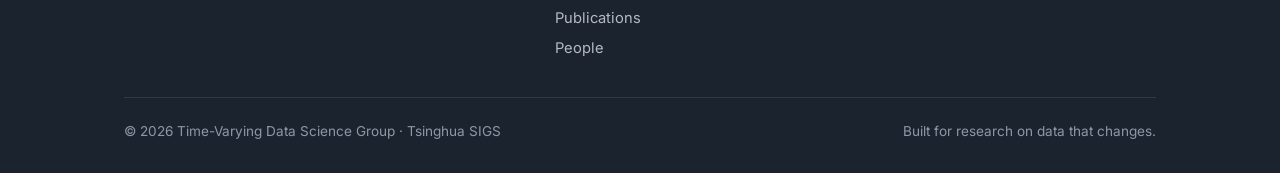
==== commit fbf7478b: "Redesign site around people and student projects Rework the whole site with a simpler, human-focused" ====
--- a/index.html
+++ b/index.html
@@ -5,7 +5,7 @@
   <meta name="viewport" content="width=device-width, initial-scale=1.0" />
   <meta name="google-site-verification" content="ycx8Hc_ZfYuuTNWqexa-JQaG-V-QpA_6OVndm44Y0Ho" />
   <title>Time-Varying Data Science Group — Tsinghua SIGS</title>
-  <meta name="description" content="The Time-Varying Data Science (TVDS) Group at Tsinghua Shenzhen International Graduate School, led by Prof. Ercan E. Kuruoglu. Bayesian learning, graph signal processing, and statistical signal processing for time-evolving data." />
+  <meta name="description" content="The Time-Varying Data Science (TVDS) Group at Tsinghua Shenzhen International Graduate School, led by Prof. Ercan E. Kuruoglu. A team of students and researchers working on Bayesian learning, graph signal processing, and statistical methods for time-evolving data." />
   <link rel="preconnect" href="https://fonts.googleapis.com" />
   <link rel="preconnect" href="https://fonts.gstatic.com" crossorigin />
   <link href="https://fonts.googleapis.com/css2?family=Inter:wght@400;500;600&family=Source+Serif+4:opsz,wght@8..60,400;8..60,600&display=swap" rel="stylesheet" />
@@ -42,93 +42,119 @@
   <!-- The lab group photo is the hero background — swap assets/img/group-photo.jpg to change it. -->
   <header class="hero" style="background-image:url('assets/img/group-photo.jpg');">
     <div class="container hero__inner">
-      <h1>Learning from data that <span class="text-gradient">changes over time</span>.</h1>
+      <h1>A group of people learning from data that changes.</h1>
       <p class="hero__lead">
-        We develop Bayesian, statistical, and graph-based methods to model, predict,
-        and understand signals that evolve across time and over networks.
+        We are the Time-Varying Data Science Group at Tsinghua SIGS — students and
+        researchers building statistical, Bayesian, and graph-based methods for data
+        that evolves over time.
       </p>
       <div class="hero__cta">
-        <a href="#research" class="btn btn--primary">Explore our research</a>
-        <a href="professor.html#join" class="btn btn--ghost">Join the lab</a>
+        <a href="people.html" class="btn btn--primary">Meet the team</a>
+        <a href="projects.html" class="btn btn--ghost">See student projects</a>
       </div>
       <p class="hero__affil">Institute of Data and Information · Tsinghua Shenzhen International Graduate School</p>
     </div>
   </header>
 
-  <!-- ============ INTRO ============ -->
+  <!-- ============ THE GROUP ============ -->
   <section class="section">
-    <div class="container" style="max-width:760px;">
-      <div class="reveal">
-        <p class="section__eyebrow">About the group</p>
-        <h2>A research group built around the dimension of time.</h2>
-        <p class="section__lead">
-          The Time-Varying Data Science (TVDS) Group studies how to reason about data whose
-          structure and statistics are non-stationary — changing as time passes and as the
-          relationships between entities evolve. Led by Prof. Ercan E. Kuruoglu, we bring together
-          statistical signal processing, Bayesian learning, and graph machine learning to build
-          models that are robust, interpretable, and aware of uncertainty.
-        </p>
-        <p class="section__lead">
-          Our methods are applied to climate, financial, genomic, and remote-sensing data, where
-          understanding change is the whole point.
-        </p>
-        <div class="tags" style="margin-top:18px;">
-          <span class="tag">Heavy-Tailed Distributions</span>
-          <span class="tag">Bayesian Learning</span>
-          <span class="tag">Graph Signal Processing</span>
-          <span class="tag">Statistical Signal Processing</span>
-          <span class="tag">Topological Data Analysis</span>
-        </div>
-      </div>
+    <div class="container">
+      <p class="section__eyebrow">The group</p>
+      <h2>Led by Prof. Ercan E. Kuruoglu.</h2>
+      <p class="section__lead">
+        A close-knit team of doctoral and master's researchers, guided by our PI, working
+        across statistical signal processing, Bayesian learning, and graph machine learning.
+      </p>
+
+      <div class="prow prow--lead" style="margin-top:26px;">
+        <img class="prow__photo" src="assets/img/people/kuruoglu.png" alt="Ercan E. Kuruoglu" />
+        <div>
+          <h3 class="prow__name">Ercan E. Kuruoglu</h3>
+          <p class="prow__role">Professor · Principal Investigator · IEEE Fellow</p>
+          <p class="prow__bio">Leads the group's research in statistical signal processing, Bayesian learning, and graph signal processing. Editor-in-Chief of <em>Digital Signal Processing</em> (Elsevier).</p>
+          <div class="prow__links">
+            <a href="professor.html">Full profile →</a>
+            <a href="mailto:kuruoglu@sz.tsinghua.edu.cn">Email</a>
+            <a href="https://scholar.google.com/citations?user=To7e1toAAAAJ" target="_blank" rel="noopener">Scholar</a>
+          </div>
+        </div>
+      </div>
+
+      <div class="members">
+        <div class="member"><img class="member__photo" src="assets/img/people/dayu-qin.jpg" alt="Dayu Qin" /><p class="member__name">Dayu Qin</p><p class="member__role">Ph.D. Student</p></div>
+        <div class="member"><img class="member__photo" src="assets/img/people/zhengze-rong.png" alt="Zhengze Rong" /><p class="member__name">Zhengze Rong</p><p class="member__role">Ph.D. Student</p></div>
+        <div class="member"><img class="member__photo" src="assets/img/people/katie.jpeg" alt="Katie" /><p class="member__name">Katie</p><p class="member__role">Ph.D. Student</p></div>
+        <div class="member"><img class="member__photo" src="assets/img/people/yuying-lin.jpg" alt="Yuying Lin" /><p class="member__name">Yuying Lin</p><p class="member__role">Ph.D. Student</p></div>
+        <div class="member"><img class="member__photo" src="assets/img/people/peter-marsh.jpg" alt="Peter Marsh" /><p class="member__name">Peter Marsh</p><p class="member__role">Ph.D. Student</p></div>
+        <div class="member"><img class="member__photo" src="assets/img/people/jiacheng-hou.png" alt="Jiacheng Hou" /><p class="member__name">Jiacheng Hou</p><p class="member__role">Ph.D. Student</p></div>
+        <div class="member"><img class="member__photo" src="assets/img/people/baraa-al-hassani.jpg" alt="Baraa Basim Al Hassani" /><p class="member__name">Baraa Al Hassani</p><p class="member__role">Ph.D. Student</p></div>
+        <div class="member"><img class="member__photo" src="assets/img/people/chengfeng-wu.jpg" alt="Chengfeng Wu" /><p class="member__name">Chengfeng Wu</p><p class="member__role">Ph.D. Student</p></div>
+        <div class="member"><img class="member__photo" src="assets/img/people/liuxin-zhu.png" alt="Liuxin Zhu" /><p class="member__name">Liuxin Zhu</p><p class="member__role">Ph.D. Student</p></div>
+        <div class="member"><img class="member__photo" src="assets/img/people/mira.jpeg" alt="Mira" /><p class="member__name">Mira</p><p class="member__role">Ph.D. Student</p></div>
+        <div class="member"><img class="member__photo" src="assets/img/people/bo-shu.jpeg" alt="Bo Shu" /><p class="member__name">Bo Shu</p><p class="member__role">Master's Student</p></div>
+        <div class="member"><img class="member__photo" src="assets/img/people/jipeng-li.jpg" alt="Jipeng Li" /><p class="member__name">Jipeng Li</p><p class="member__role">Researcher</p></div>
+        <div class="member"><img class="member__photo" src="assets/img/people/haohua-wang.png" alt="Haohua Wang" /><p class="member__name">Haohua Wang</p><p class="member__role">Master's Student</p></div>
+        <div class="member"><img class="member__photo" src="assets/img/people/herman-sun.jpeg" alt="Herman Sun" /><p class="member__name">Herman Sun</p><p class="member__role">Master's Student</p></div>
+        <div class="member"><img class="member__photo" src="assets/img/people/maoji-wen.jpeg" alt="Maoji Wen" /><p class="member__name">Maoji Wen</p><p class="member__role">Master's Student</p></div>
+        <div class="member"><img class="member__photo" src="assets/img/people/jing-wang.jpg" alt="Jing Wang" /><p class="member__name">Jing Wang</p><p class="member__role">Master's Student</p></div>
+        <div class="member"><img class="member__photo" src="assets/img/people/bingsheng-pu.png" alt="Bingsheng Pu" /><p class="member__name">Bingsheng Pu</p><p class="member__role">Master's Student</p></div>
+        <div class="member"><img class="member__photo" src="assets/img/people/zhenhu-wu.jpg" alt="Zhenhu Wu" /><p class="member__name">Zhenhu Wu</p><p class="member__role">Master's Student</p></div>
+        <div class="member"><img class="member__photo" src="assets/img/people/atahan-cirpan.jpeg" alt="Atahan Cirpan" /><p class="member__name">Atahan Cirpan</p><p class="member__role">Master's Student</p></div>
+      </div>
+
+      <p style="margin-top:32px;">
+        <a href="people.html" class="btn btn--ghost">See the full team &amp; alumni →</a>
+      </p>
     </div>
   </section>
 
-  <!-- ============ RESEARCH AREAS ============ -->
-  <section class="section section--soft" id="research">
+  <!-- ============ STUDENT PROJECTS ============ -->
+  <section class="section section--soft">
     <div class="container">
-      <div class="reveal" style="margin-bottom:28px;">
-        <p class="section__eyebrow">Our projects</p>
-        <h2>What we're building</h2>
-        <p class="section__lead">A map of our work: larger circles are research directions that span several projects, and each connects out to the individual projects it drives. Select any node to explore.</p>
-      </div>
-
-      <!-- Graph is built by assets/js/main.js from a single data source. -->
-      <div class="research-graph reveal" id="researchGraph" role="group" aria-label="Research directions graph"></div>
-      <div class="research-list" id="researchList"></div>
-    </div>
-  </section>
-
-  <!-- ============ BLACK SWAN / HEAVY TAILS ============ -->
-  <section class="section" id="blackswan">
-    <div class="container swan-demo">
-      <div class="reveal">
-        <p class="section__eyebrow">Heavy tails &amp; black swans</p>
-        <h2>Expecting the unexpected.</h2>
-        <p class="section__lead">
-          Most models assume the world is Gaussian — that extremes are vanishingly rare.
-          Real data disagrees: market crashes, atmospheric bursts, and impulsive noise are
-          <em>black swans</em>, events far larger than a bell curve would ever predict.
-        </p>
-        <p class="section__lead">
-          Much of our work builds on α-stable distributions and dynamic statistics —
-          models that take heavy tails seriously, so the rare event is part of the theory
-          rather than an outlier to be discarded.
-        </p>
-        <a href="publications.html?topic=heavy-tails" class="btn btn--ghost">Heavy-tail publications →</a>
-      </div>
-      <div class="swan-demo__card reveal" id="swanDemo">
-        <div class="swan-demo__head">
-          <label for="alphaSlider">Tail index α = <span id="alphaVal">1.7</span></label>
-        </div>
-        <input type="range" id="alphaSlider" min="1.1" max="2" step="0.05" value="1.7" aria-label="Tail index alpha" />
-        <div class="swan-demo__scale"><span>← heavy tails</span><span>Gaussian →</span></div>
-        <canvas id="swanCanvas" aria-label="Live samples from an alpha-stable distribution, scaled so alpha equals 2 is a standard Gaussian; any value beyond 3 standard deviations is marked with a black swan"></canvas>
-        <div class="swan-demo__foot">
-          <span class="swan-icon" aria-hidden="true"></span>
-          <span>Black swans observed: <strong id="swanCount">0</strong></span>
-          <span class="swan-demo__hint">A black swan is any sample beyond 3σ — a 1-in-370 event if the world were truly Gaussian. Drag α down and watch them multiply.</span>
-        </div>
-      </div>
+      <p class="section__eyebrow">Student projects</p>
+      <h2>What our students are building.</h2>
+      <p class="section__lead">
+        Research led by the students of the group — from heavy-tailed statistics to brain
+        network learning. Each project below is theirs to drive.
+      </p>
+
+      <div class="pcards">
+        <a class="pcard" href="projects.html#heavy-tailed">
+          <span class="pcard__area">Heavy-Tailed Statistics</span>
+          <span class="pcard__title">α-Stable Learning &amp; Non-Gaussian Processes</span>
+          <span class="pcard__people">Bo Shu · Jipeng Li</span>
+          <span class="pcard__desc">α-stable and non-Gaussian models for heavy-tailed, impulsive data — from robust Bayesian inference to the structure of neural-network weights.</span>
+          <span class="pcard__cue">Read more →</span>
+        </a>
+
+        <a class="pcard" href="projects.html#representation-learning">
+          <span class="pcard__area">Representation Learning</span>
+          <span class="pcard__title">Structured &amp; Efficient Representation Learning</span>
+          <span class="pcard__people">Chengfeng Wu</span>
+          <span class="pcard__desc">Representations that separate task-relevant semantics from nuisance, with efficient temporal aggregation on dynamic graphs.</span>
+          <span class="pcard__cue">Read more →</span>
+        </a>
+
+        <a class="pcard" href="projects.html#losc">
+          <span class="pcard__area">Brain Network Learning</span>
+          <span class="pcard__title">LOSC — Learning Optimal Spectral Clustering</span>
+          <span class="pcard__people">Functional brain networks</span>
+          <span class="pcard__desc">A graph-theory-grounded framework that exploits the small-world topology of functional brain networks for more accurate, interpretable classification.</span>
+          <span class="pcard__cue">Read more →</span>
+        </a>
+
+        <a class="pcard" href="projects.html#hb-gib">
+          <span class="pcard__area">Brain Network Learning</span>
+          <span class="pcard__title">HB-GIB — Hierarchical Brain Graph Information Bottleneck</span>
+          <span class="pcard__people">Functional brain networks</span>
+          <span class="pcard__desc">A community-level information bottleneck that preserves biologically meaningful brain structure while capturing cross-community interactions.</span>
+          <span class="pcard__cue">Read more →</span>
+        </a>
+      </div>
+
+      <p style="margin-top:32px;">
+        <a href="projects.html" class="btn btn--primary">All projects</a>
+      </p>
     </div>
   </section>
 
@@ -144,7 +170,7 @@
             </svg>
             Time-Varying Data Science Group
           </div>
-          <p style="color:#8b94c4; font-size:.92rem; max-width:38ch;">Institute of Data and Information,<br/>Tsinghua Shenzhen International Graduate School, Shenzhen, China.</p>
+          <p>Institute of Data and Information,<br/>Tsinghua Shenzhen International Graduate School, Shenzhen, China.</p>
         </div>
         <div>
           <h4>Explore</h4>
--- a/assets/css/style.css
+++ b/assets/css/style.css
@@ -1,37 +1,31 @@
 /* =================================================================
    Time-Varying Data Science (TVDS) Group — Design System
-   Modern academic theme: graph + Bayesian/probabilistic motifs
+   Simple, human, editorial. Neutrals + a single slate accent.
    ================================================================= */
 
 :root {
-  /* Palette — muted, academic */
-  --ink: #1a2230;
-  --ink-soft: #4a5260;
-  --muted: #828a97;
-  --line: #e7e6e1;
+  /* Palette — neutral paper + one accent */
+  --ink: #1b2230;
+  --ink-soft: #4b5563;
+  --muted: #8a919c;
+  --line: #e6e5e0;
   --bg: #ffffff;
-  --bg-soft: #f7f6f2;   /* warm paper */
-  --bg-deep: #1b242f;   /* calm slate (footer) */
-
-  /* Single muted slate accent, with a couple of close shades */
-  --indigo: #36506e;
-  --violet: #46607e;
-  --teal:   #5e7c97;
-  --accent: var(--indigo);
+  --bg-soft: #f6f5f2;   /* warm paper */
+  --bg-deep: #1b232e;   /* footer */
+
+  --accent: #35506e;
   --accent-dark: #27405a;
   --accent-soft: #eef1f4;
-  --accent-grad: linear-gradient(135deg, #3a5371, #2b4058);
-
-  /* Type — serif headings for a scholarly feel */
+
+  /* Type — serif headings, sans body */
   --font-head: "Source Serif 4", Georgia, "Times New Roman", serif;
   --font-body: "Inter", system-ui, -apple-system, "Segoe UI", sans-serif;
 
   /* Geometry */
   --radius: 12px;
   --radius-sm: 8px;
-  --maxw: 1120px;
-  --shadow: 0 8px 24px -14px rgba(20, 30, 45, 0.16);
-  --shadow-lg: 0 18px 44px -22px rgba(20, 30, 45, 0.22);
+  --maxw: 1080px;
+  --shadow: 0 8px 24px -16px rgba(20, 30, 45, 0.18);
 }
 
 * { box-sizing: border-box; }
@@ -47,73 +41,65 @@
   -webkit-font-smoothing: antialiased;
 }
 
-h1, h2, h3, h4 { font-family: var(--font-head); line-height: 1.18; color: var(--ink); margin: 0 0 .5em; font-weight: 600; letter-spacing: -0.005em; }
-h1 { font-size: clamp(2.2rem, 5vw, 3.5rem); }
-h2 { font-size: clamp(1.6rem, 3vw, 2.2rem); }
-h3 { font-size: 1.25rem; }
+h1, h2, h3, h4 {
+  font-family: var(--font-head); line-height: 1.2; color: var(--ink);
+  margin: 0 0 .5em; font-weight: 600; letter-spacing: -0.005em;
+}
+h1 { font-size: clamp(2.1rem, 4.5vw, 3.1rem); }
+h2 { font-size: clamp(1.5rem, 2.8vw, 2rem); }
+h3 { font-size: 1.2rem; }
 p { margin: 0 0 1rem; }
 
-a { color: var(--indigo); text-decoration: none; transition: color .15s ease; }
-a:hover { color: var(--violet); }
+a { color: var(--accent); text-decoration: none; transition: color .15s ease; }
+a:hover { color: var(--accent-dark); }
 
 img { max-width: 100%; display: block; }
 
 .container { width: 100%; max-width: var(--maxw); margin-inline: auto; padding-inline: 24px; }
 
-.section { padding: 84px 0; }
+.section { padding: 72px 0; }
 .section--soft { background: var(--bg-soft); }
 .section__eyebrow {
-  font-family: var(--font-head);
+  font-family: var(--font-body);
   text-transform: uppercase;
-  letter-spacing: .18em;
-  font-size: .78rem;
+  letter-spacing: .14em;
+  font-size: .76rem;
   font-weight: 600;
-  color: var(--violet);
+  color: var(--muted);
   margin-bottom: .6rem;
 }
-.section__lead { color: var(--ink-soft); max-width: 62ch; font-size: 1.08rem; }
-
-.text-gradient { font-style: italic; color: #cdd8e4; font-weight: 600; }
+.section__lead { color: var(--ink-soft); max-width: 64ch; font-size: 1.06rem; }
 
 /* ---------- Buttons ---------- */
 .btn {
-  display: inline-flex;
-  align-items: center;
-  gap: .5rem;
-  font-family: var(--font-body);
-  font-weight: 500;
-  font-size: .95rem;
-  padding: .7rem 1.25rem;
-  border-radius: 6px;
-  border: 1px solid transparent;
-  cursor: pointer;
-  transition: background .18s ease, border-color .18s ease, color .18s ease;
+  display: inline-flex; align-items: center; gap: .5rem;
+  font-family: var(--font-body); font-weight: 500; font-size: .95rem;
+  padding: .7rem 1.25rem; border-radius: 6px; border: 1px solid transparent;
+  cursor: pointer; transition: background .18s ease, border-color .18s ease, color .18s ease;
 }
 .btn--primary { background: var(--accent); color: #fff; }
 .btn--primary:hover { background: var(--accent-dark); color: #fff; }
 .btn--ghost { background: transparent; color: var(--ink); border-color: var(--line); }
 .btn--ghost:hover { border-color: var(--accent); color: var(--accent); }
 
-/* ---------- Navbar ---------- */
+/* ---------- Navbar (flat, solid) ---------- */
 .nav {
   position: sticky; top: 0; z-index: 50;
-  background: rgba(255,255,255,.82);
-  backdrop-filter: saturate(160%) blur(14px);
-  border-bottom: 1px solid var(--line);
-}
-.nav__inner { display: flex; align-items: center; justify-content: space-between; height: 70px; }
+  background: #fff; border-bottom: 1px solid var(--line);
+}
+.nav__inner { display: flex; align-items: center; justify-content: space-between; height: 68px; }
 .brand { display: flex; align-items: center; gap: .7rem; font-family: var(--font-head); font-weight: 600; color: var(--ink); font-size: 1.05rem; }
 .brand:hover { color: var(--ink); }
-.brand__mark { width: 34px; height: 34px; flex: none; }
+.brand__mark { width: 32px; height: 32px; flex: none; }
 .brand__sub { display: block; font-size: .72rem; font-weight: 400; color: var(--muted); letter-spacing: .04em; }
 
-.nav__links { display: flex; align-items: center; gap: 4px; list-style: none; margin: 0; padding: 0; }
+.nav__links { display: flex; align-items: center; gap: 2px; list-style: none; margin: 0; padding: 0; }
 .nav__links a {
-  display: inline-block; padding: .5rem .9rem; border-radius: 999px;
+  display: inline-block; padding: .5rem .85rem; border-radius: 6px;
   color: var(--ink-soft); font-weight: 500; font-size: .95rem;
 }
 .nav__links a:hover { background: var(--bg-soft); color: var(--ink); }
-.nav__links a.active { color: var(--indigo); background: rgba(54,80,110,.08); }
+.nav__links a.active { color: var(--accent); }
 
 .nav__toggle { display: none; background: none; border: 0; cursor: pointer; padding: 8px; }
 .nav__toggle span { display: block; width: 24px; height: 2px; background: var(--ink); margin: 5px 0; transition: .25s; border-radius: 2px; }
@@ -121,7 +107,7 @@
 @media (max-width: 820px) {
   .nav__toggle { display: block; }
   .nav__links {
-    position: absolute; top: 70px; left: 0; right: 0;
+    position: absolute; top: 68px; left: 0; right: 0;
     flex-direction: column; align-items: stretch; gap: 2px;
     background: #fff; border-bottom: 1px solid var(--line);
     padding: 12px 16px; box-shadow: var(--shadow);
@@ -130,55 +116,101 @@
   .nav__links.open { transform: translateY(0); opacity: 1; pointer-events: auto; }
 }
 
-/* ---------- Hero (photo background) ---------- */
-.hero { position: relative; color: #fff; background: #1b242f center / cover no-repeat; }
+/* ---------- Hero (group photo) ---------- */
+.hero { position: relative; color: #fff; background: #1b232e center / cover no-repeat; }
 .hero::after {
   content: ""; position: absolute; inset: 0;
-  background: linear-gradient(180deg, rgba(18,26,38,.58) 0%, rgba(18,26,38,.82) 100%);
-}
-.hero__inner { position: relative; z-index: 2; min-height: 58vh; display: flex; flex-direction: column; justify-content: center; padding: 100px 0 88px; }
-.hero h1 { color: #fff; max-width: 20ch; font-weight: 600; }
-.hero__tag {
-  display: inline-flex; align-items: center; gap: .55rem;
-  font-family: var(--font-body); font-size: .76rem; letter-spacing: .1em; text-transform: uppercase;
-  padding: .4rem .8rem; border-radius: 4px;
-  background: rgba(255,255,255,.1); border: 1px solid rgba(255,255,255,.22);
-  color: #e7ebf1; margin-bottom: 1.4rem;
-}
-.hero__tag .dot { width: 7px; height: 7px; border-radius: 50%; background: #9db3c9; }
-.hero__lead { color: #e3e8ef; font-size: 1.15rem; max-width: 56ch; margin-bottom: 1.8rem; }
+  background: linear-gradient(180deg, rgba(22,30,42,.55) 0%, rgba(22,30,42,.78) 100%);
+}
+.hero__inner { position: relative; z-index: 2; min-height: 52vh; display: flex; flex-direction: column; justify-content: center; padding: 92px 0 80px; }
+.hero h1 { color: #fff; max-width: 22ch; }
+.hero__lead { color: #e6eaf0; font-size: 1.15rem; max-width: 54ch; margin-bottom: 1.7rem; }
 .hero__cta { display: flex; gap: .8rem; flex-wrap: wrap; }
-.hero .btn--ghost { color: #fff; border-color: rgba(255,255,255,.45); }
+.hero .btn--ghost { color: #fff; border-color: rgba(255,255,255,.5); }
 .hero .btn--ghost:hover { background: rgba(255,255,255,.12); border-color: #fff; color: #fff; }
-.hero__affil { margin-top: 2.2rem; color: #c3cad4; font-size: .9rem; }
-
-/* ---------- Cards & grids ---------- */
-.grid { display: grid; gap: 22px; }
-.grid--3 { grid-template-columns: repeat(3, 1fr); }
-.grid--4 { grid-template-columns: repeat(4, 1fr); }
-.grid--2 { grid-template-columns: repeat(2, 1fr); }
-@media (max-width: 900px) { .grid--3, .grid--4 { grid-template-columns: repeat(2, 1fr); } }
-@media (max-width: 600px) { .grid--2, .grid--3, .grid--4 { grid-template-columns: 1fr; } }
-
-.card {
-  background: #fff; border: 1px solid var(--line); border-radius: var(--radius);
-  padding: 26px; transition: transform .2s ease, box-shadow .2s ease, border-color .2s ease;
-}
-.card:hover { box-shadow: var(--shadow); border-color: #d7d6cf; }
-.card__icon {
-  width: 46px; height: 46px; border-radius: 12px; display: grid; place-items: center;
-  background: rgba(54,80,110,.1); color: var(--indigo); margin-bottom: 16px;
-}
-.card h3 { margin-bottom: .35rem; }
-.card p { color: var(--ink-soft); font-size: .96rem; margin: 0; }
-
-/* tags */
+.hero__affil { margin-top: 2rem; color: #c6ccd6; font-size: .9rem; margin-bottom: 0; }
+
+/* ---------- Tags ---------- */
 .tags { display: flex; flex-wrap: wrap; gap: 8px; margin-top: 14px; }
 .tag {
   font-size: .8rem; font-weight: 500; color: var(--ink-soft);
   padding: .28rem .7rem; border-radius: 999px; background: var(--bg-soft); border: 1px solid var(--line);
 }
 
+/* ---------- Member wall (home) ---------- */
+.members {
+  display: grid; grid-template-columns: repeat(auto-fill, minmax(146px, 1fr));
+  gap: 30px 20px; margin-top: 30px;
+}
+.member { text-align: center; }
+.member__photo {
+  width: 108px; height: 108px; border-radius: 50%; object-fit: cover;
+  margin: 0 auto 12px; border: 1px solid var(--line); background: var(--bg-soft);
+}
+.member__name { font-family: var(--font-head); font-weight: 600; font-size: 1rem; margin: 0; color: var(--ink); }
+.member__role { color: var(--muted); font-size: .84rem; margin: .1rem 0 0; }
+
+/* ---------- Project preview cards (home) ---------- */
+.pcards { display: grid; grid-template-columns: repeat(2, 1fr); gap: 24px; margin-top: 30px; }
+@media (max-width: 720px) { .pcards { grid-template-columns: 1fr; } }
+.pcard {
+  display: flex; flex-direction: column;
+  border: 1px solid var(--line); border-radius: var(--radius); background: #fff;
+  padding: 26px 26px 22px; transition: border-color .18s ease, box-shadow .18s ease, transform .18s ease;
+}
+.pcard:hover { border-color: #d6d5cd; box-shadow: var(--shadow); transform: translateY(-2px); }
+.pcard__area { font-size: .74rem; text-transform: uppercase; letter-spacing: .12em; font-weight: 600; color: var(--accent); margin-bottom: .5rem; }
+.pcard__title { font-family: var(--font-head); font-weight: 600; font-size: 1.18rem; color: var(--ink); margin: 0 0 .3rem; }
+.pcard__people { color: var(--muted); font-size: .86rem; margin: 0 0 .7rem; }
+.pcard__desc { color: var(--ink-soft); font-size: .95rem; margin: 0 0 1rem; }
+.pcard__cue { margin-top: auto; color: var(--accent); font-weight: 600; font-size: .9rem; }
+.pcard:hover .pcard__cue { color: var(--accent-dark); }
+
+/* ---------- Projects page ---------- */
+.project { padding: 48px 0; border-top: 1px solid var(--line); }
+.project:first-of-type { border-top: 0; padding-top: 6px; }
+.project h2 { scroll-margin-top: 90px; margin-bottom: .35rem; }
+.project__area { font-size: .76rem; text-transform: uppercase; letter-spacing: .12em; font-weight: 600; color: var(--accent); margin-bottom: .55rem; }
+.project__lead { color: var(--ink-soft); font-size: 1.04rem; max-width: 68ch; }
+.project__people { font-size: .92rem; color: var(--ink-soft); margin: .2rem 0 0; }
+.project__people b { color: var(--accent); font-weight: 600; }
+
+.project__figure {
+  margin: 26px 0 4px; border: 1px solid var(--line); border-radius: var(--radius);
+  overflow: hidden; background: var(--bg-soft);
+}
+.project__figure img { width: 100%; height: auto; display: block; }
+.project__figcaption { color: var(--muted); font-size: .85rem; margin: 12px 0 0; max-width: 68ch; }
+
+.project__meta-label {
+  display: block; text-transform: uppercase; letter-spacing: .12em;
+  font-size: .72rem; font-weight: 600; color: var(--muted); margin: 26px 0 12px;
+}
+.project__outputs { display: flex; flex-direction: column; gap: 10px; max-width: 760px; }
+.output {
+  display: block; padding: 13px 16px; border: 1px solid var(--line);
+  border-radius: var(--radius-sm); background: #fff;
+  transition: border-color .18s ease, box-shadow .18s ease, transform .18s ease;
+}
+.output:hover { border-color: var(--accent); box-shadow: var(--shadow); transform: translateY(-1px); }
+.output__title { display: block; font-family: var(--font-head); font-weight: 600; color: var(--ink); font-size: .98rem; line-height: 1.35; }
+.output__meta { display: block; color: var(--muted); font-size: .85rem; font-style: italic; margin-top: 3px; }
+.output__cue { color: var(--accent); font-weight: 600; font-style: normal; }
+.output--plain { color: var(--ink-soft); }
+.output--plain:hover { border-color: var(--line); box-shadow: none; transform: none; }
+
+/* Secondary / compact projects */
+.subhead { margin-top: 8px; }
+.project--compact { padding: 30px 0; }
+.project--compact h3 { margin-bottom: .25rem; scroll-margin-top: 90px; }
+.project--compact .project__lead { font-size: .98rem; margin-bottom: .5rem; }
+.compact-links { display: flex; flex-wrap: wrap; gap: 8px 10px; margin-top: .4rem; }
+.compact-links a {
+  font-size: .84rem; font-weight: 500; padding: .25rem .7rem;
+  border: 1px solid var(--line); border-radius: 999px; color: var(--ink-soft);
+}
+.compact-links a:hover { border-color: var(--accent); color: var(--accent); }
+
 /* ---------- Publications ---------- */
 .year-head {
   font-family: var(--font-head); font-size: 1.4rem; font-weight: 600;
@@ -186,50 +218,23 @@
 }
 .year-head::after { content: ""; flex: 1; height: 1px; background: var(--line); }
 
-.pub {
-  display: flex; gap: 18px; padding: 20px 0; border-bottom: 1px solid var(--line);
-}
+.pub { display: flex; gap: 18px; padding: 20px 0; border-bottom: 1px solid var(--line); }
 .pub__badge {
-  flex: none; width: 52px; height: 52px; border-radius: 12px; display: grid; place-items: center;
+  flex: none; width: 52px; height: 52px; border-radius: 10px; display: grid; place-items: center;
   font-family: var(--font-head); font-weight: 600; font-size: .7rem; color: #fff;
-  background: var(--accent-grad); text-align: center; line-height: 1.1; padding: 4px;
-}
-.pub__title { font-family: var(--font-head); font-weight: 600; font-size: 1.06rem; margin: 0 0 .25rem; color: var(--ink); }
+  background: var(--accent); text-align: center; line-height: 1.1; padding: 4px;
+}
+.pub__title { font-family: var(--font-head); font-weight: 600; font-size: 1.05rem; margin: 0 0 .25rem; color: var(--ink); }
 .pub__authors { color: var(--ink-soft); font-size: .95rem; margin: 0 0 .35rem; }
-.pub__authors .me { color: var(--indigo); font-weight: 600; }
+.pub__authors .me { color: var(--accent); font-weight: 600; }
 .pub__venue { color: var(--muted); font-size: .9rem; font-style: italic; margin: 0; }
 .pub__links { margin-top: .5rem; display: flex; gap: 10px; flex-wrap: wrap; }
 .pub__links a { font-size: .85rem; font-weight: 500; padding: .2rem .6rem; border: 1px solid var(--line); border-radius: 8px; }
+.pub__links a:hover { border-color: var(--accent); }
 
 /* ---------- People ---------- */
-.person { text-align: center; }
-.person__photo {
-  width: 132px; height: 132px; border-radius: 50%; margin: 0 auto 16px;
-  object-fit: cover; background: var(--bg-soft); border: 3px solid #fff; box-shadow: var(--shadow);
-}
-.person__photo--ph {
-  display: grid; place-items: center; color: var(--indigo);
-  background: linear-gradient(135deg, rgba(54,80,110,.12), rgba(94,124,151,.12));
-  font-family: var(--font-head); font-weight: 600; font-size: 2rem;
-}
-.person h3 { margin-bottom: .1rem; }
-.person__role { color: var(--violet); font-weight: 500; font-size: .92rem; margin-bottom: .5rem; }
-.person__bio { color: var(--ink-soft); font-size: .9rem; margin: 0; }
-.person__links { margin-top: .6rem; display: flex; gap: 12px; justify-content: center; }
-
-/* ---------- Group photo band ---------- */
-.groupshot { position: relative; z-index: 3; margin-top: -90px; }
-.groupshot figure { margin: 0; }
-.groupshot img {
-  width: 100%; display: block; border-radius: var(--radius);
-  box-shadow: var(--shadow-lg); border: 5px solid #fff;
-}
-.groupshot figcaption { color: var(--muted); font-size: .9rem; margin-top: 14px; text-align: center; }
-@media (max-width: 700px) { .groupshot { margin-top: -50px; } }
-
-/* ---------- People (personalized list) ---------- */
 .people-grid {
-  display: grid; grid-template-columns: repeat(auto-fill, minmax(340px, 1fr));
+  display: grid; grid-template-columns: repeat(auto-fill, minmax(330px, 1fr));
   gap: 30px 44px; margin-top: 26px;
 }
 @media (max-width: 560px) { .people-grid { grid-template-columns: 1fr; } }
@@ -237,20 +242,17 @@
 .prow { display: flex; gap: 18px; align-items: center; }
 .prow__photo {
   width: 90px; height: 90px; border-radius: 50%; object-fit: cover; flex: none;
-  background: linear-gradient(135deg, rgba(54,80,110,.12), rgba(94,124,151,.12));
-  box-shadow: var(--shadow); transition: transform .2s ease;
-}
-.prow:hover .prow__photo { transform: scale(1.04); }
-.prow__photo--ph { display: grid; place-items: center; color: var(--indigo); font-family: var(--font-head); font-weight: 600; font-size: 1.3rem; }
+  background: var(--bg-soft); border: 1px solid var(--line);
+}
 .prow__name { font-family: var(--font-head); font-size: 1.08rem; font-weight: 600; margin: 0; color: var(--ink); }
-.prow__role { color: var(--violet); font-size: .84rem; font-weight: 500; margin: .12rem 0 0; }
+.prow__role { color: var(--accent); font-size: .84rem; font-weight: 500; margin: .12rem 0 0; }
 .prow__bio { color: var(--ink-soft); font-size: .9rem; margin: .28rem 0 0; line-height: 1.5; }
-.prow__links { margin-top: .35rem; display: flex; gap: 14px; }
+.prow__links { margin-top: .35rem; display: flex; gap: 14px; flex-wrap: wrap; }
 .prow__links a { font-size: .82rem; font-weight: 500; }
 
 /* Featured PI row */
 .prow--lead { gap: 26px; align-items: flex-start; }
-.prow--lead .prow__photo { width: 132px; height: 132px; border-radius: 22px; }
+.prow--lead .prow__photo { width: 128px; height: 128px; border-radius: 20px; }
 .prow--lead .prow__name { font-size: 1.5rem; }
 .prow--lead .prow__role { font-size: .95rem; margin-top: .2rem; }
 .prow--lead .prow__bio { font-size: .98rem; max-width: 60ch; }
@@ -258,22 +260,19 @@
 
 /* ---------- Professor profile ---------- */
 .profile { display: grid; grid-template-columns: 300px 1fr; gap: 48px; align-items: start; }
-@media (max-width: 820px) {
-  .profile { grid-template-columns: 1fr; }
-  .profile .profile__card { position: static; top: auto; }
-}
+@media (max-width: 820px) { .profile { grid-template-columns: 1fr; } }
 .profile__card {
   background: #fff; border: 1px solid var(--line); border-radius: var(--radius);
-  padding: 28px; text-align: center; box-shadow: var(--shadow); position: sticky; top: 90px;
+  padding: 28px; text-align: center;
 }
 .profile__photo {
-  width: 180px; height: 180px; border-radius: 24px; margin: 0 auto 18px; object-fit: cover;
-  background: linear-gradient(135deg, rgba(54,80,110,.12), rgba(94,124,151,.12));
-  display: grid; place-items: center; color: var(--indigo); font-family: var(--font-head); font-size: 3rem; font-weight: 600;
-}
+  width: 180px; height: 180px; border-radius: 20px; margin: 0 auto 18px; object-fit: cover;
+  background: var(--bg-soft); border: 1px solid var(--line);
+}
+.person__role { color: var(--accent); font-weight: 500; font-size: .92rem; margin-bottom: .5rem; }
 .contact-list { list-style: none; padding: 0; margin: 18px 0 0; text-align: left; }
 .contact-list li { display: flex; gap: 12px; align-items: flex-start; padding: 8px 0; font-size: .92rem; color: var(--ink-soft); }
-.contact-list svg { flex: none; color: var(--indigo); margin-top: 3px; }
+.contact-list svg { flex: none; color: var(--accent); margin-top: 3px; }
 
 .prose h2 { margin-top: 1.6em; }
 .prose h2:first-child { margin-top: 0; }
@@ -281,217 +280,30 @@
 
 /* opportunity callout */
 .callout {
-  border: 1px solid var(--line); border-left: 4px solid var(--violet);
+  border: 1px solid var(--line); border-left: 3px solid var(--accent);
   background: var(--bg-soft); border-radius: var(--radius-sm); padding: 22px 24px; margin: 18px 0;
 }
 .callout h3 { margin-bottom: .3rem; }
 .callout p { margin-bottom: .4rem; }
 
-/* ---------- Editor note (for the client) ---------- */
-.editor-note {
-  background: #fffbeb; border: 1px dashed #f0c000; color: #6b5800;
-  border-radius: var(--radius-sm); padding: 14px 18px; margin: 20px 0; font-size: .9rem;
-}
-.editor-note strong { color: #875b00; }
-.editor-note code { background: rgba(0,0,0,.06); padding: 1px 6px; border-radius: 5px; font-size: .85em; }
-
 /* ---------- Footer ---------- */
-.footer { background: var(--bg-deep); color: #aab3da; padding: 56px 0 32px; }
-.footer__grid { display: grid; grid-template-columns: 1.4fr 1fr 1fr; gap: 32px; margin-bottom: 36px; }
+.footer { background: var(--bg-deep); color: #b3bac6; padding: 54px 0 30px; }
+.footer__grid { display: grid; grid-template-columns: 1.4fr 1fr 1fr; gap: 32px; margin-bottom: 34px; }
 @media (max-width: 700px) { .footer__grid { grid-template-columns: 1fr; gap: 24px; } }
-.footer h4 { color: #fff; font-size: .95rem; text-transform: uppercase; letter-spacing: .1em; margin-bottom: 14px; }
-.footer a { color: #aab3da; display: block; padding: 3px 0; font-size: .92rem; }
+.footer h4 { color: #fff; font-size: .9rem; text-transform: uppercase; letter-spacing: .1em; margin-bottom: 14px; }
+.footer a { color: #b3bac6; display: block; padding: 3px 0; font-size: .92rem; }
 .footer a:hover { color: #fff; }
 .footer__brand { display: flex; align-items: center; gap: .7rem; color: #fff; font-family: var(--font-head); font-weight: 600; margin-bottom: 12px; }
-.footer__bottom { border-top: 1px solid rgba(255,255,255,.1); padding-top: 22px; font-size: .85rem; color: #7c85b3; display: flex; justify-content: space-between; flex-wrap: wrap; gap: 10px; }
+.footer__brand + p { color: #8f97a5; font-size: .92rem; max-width: 38ch; }
+.footer__bottom { border-top: 1px solid rgba(255,255,255,.1); padding-top: 22px; font-size: .85rem; color: #8f97a5; display: flex; justify-content: space-between; flex-wrap: wrap; gap: 10px; }
 
 /* ---------- Page header (interior pages) ---------- */
-.pagehead { background: var(--bg-soft); border-bottom: 1px solid var(--line); padding: 58px 0 46px; }
+.pagehead { background: var(--bg-soft); border-bottom: 1px solid var(--line); padding: 56px 0 44px; }
 .pagehead__inner { position: relative; }
 .pagehead h1 { color: var(--ink); margin-bottom: .35rem; }
-.pagehead p { color: var(--ink-soft); max-width: 62ch; margin: 0; }
-.pagehead a { color: var(--accent); }
-
-/* ---------- Research graph ---------- */
-.research-graph {
-  position: relative;
-  max-width: 960px;
-  margin: 0 auto;
-  aspect-ratio: 16 / 11;
-}
-.research-graph__edges {
-  position: absolute; inset: 0; width: 100%; height: 100%;
-}
-.research-graph__edges line {
-  stroke: #c4ccd6; stroke-width: 1px; opacity: .8;
-  transition: opacity .25s ease, stroke .25s ease;
-}
-.research-graph__edges line[data-ring] { stroke: #cfd6de; stroke-dasharray: 2 5; opacity: .5; }
-.rg-node {
-  position: absolute; transform: translate(-50%, -50%);
-  font-family: var(--font-body); text-align: center;
-  line-height: 1.2; transition: opacity .25s ease;
-}
-/* the circular dot carries the float animation; the label sits below it
-   and is absolutely placed so it never shifts the dot off its coordinate */
-.rg-node__dot {
-  display: block; border-radius: 50%;
-  animation: rg-float 7s ease-in-out infinite;
-  transition: box-shadow .18s ease, background .18s ease, border-color .18s ease, filter .18s ease;
-}
-@keyframes rg-float {
-  0%, 100% { transform: translateY(2.5px); }
-  50%      { transform: translateY(-2.5px); }
-}
-.rg-node__label {
-  position: absolute; top: 100%; left: 50%; transform: translateX(-50%);
-  margin-top: 8px; width: max-content; max-width: 150px;
-  font-size: .78rem; font-weight: 500; color: var(--ink-soft);
-}
-.rg-node--dir .rg-node__dot { background: var(--accent-grad); box-shadow: var(--shadow); }
-.rg-node--dir .rg-node__label { font-family: var(--font-head); font-weight: 600; font-size: .92rem; color: var(--ink); }
-.rg-node--dir:hover .rg-node__dot { box-shadow: var(--shadow-lg); filter: brightness(1.08); }
-.rg-node--proj .rg-node__dot { background: #fff; border: 2.5px solid var(--teal); box-shadow: var(--shadow); }
-.rg-node--proj:hover .rg-node__dot { border-color: var(--accent); box-shadow: var(--shadow-lg); }
-.rg-node:hover .rg-node__label { color: var(--accent); }
-.rg-node:focus-visible { outline: none; }
-.rg-node:focus-visible .rg-node__dot { outline: 2px solid var(--accent); outline-offset: 3px; }
-
-/* hover/focus highlighting: dim everything except the active node + links */
-.research-graph.is-focus .rg-node:not(.is-hot) { opacity: .22; }
-.research-graph.is-focus .research-graph__edges line:not(.is-hot) { opacity: .1; }
-.research-graph.is-focus .research-graph__edges line.is-hot { stroke: var(--accent); opacity: 1; stroke-width: 1.6px; }
-
-/* ---------- Research list (mobile fallback) ---------- */
-.research-list { display: none; }
-.rl-group { padding: 16px 0; border-bottom: 1px solid var(--line); }
-.rl-group:last-child { border-bottom: 0; }
-.rl-main {
-  display: inline-block; font-family: var(--font-head); font-weight: 600; font-size: 1.05rem;
-  color: var(--ink); border-bottom: 2px solid var(--accent); padding-bottom: 2px;
-}
-.rl-main:hover { color: var(--accent); }
-.rl-subs { display: flex; flex-wrap: wrap; gap: 8px; margin-top: 12px; }
-.rl-sub {
-  font-size: .82rem; font-weight: 500; color: var(--ink-soft);
-  padding: .3rem .75rem; border-radius: 999px; background: var(--bg-soft); border: 1px solid var(--line);
-}
-.rl-sub:hover { border-color: var(--accent); color: var(--accent); }
-
-@media (max-width: 720px) {
-  .research-graph { display: none; }
-  .research-list { display: block; }
-}
-
-/* ---------- Publications filter banner ---------- */
-.pubfilter {
-  display: flex; align-items: center; justify-content: space-between; gap: 14px; flex-wrap: wrap;
-  background: var(--accent-soft); border: 1px solid var(--line); border-radius: var(--radius-sm);
-  padding: 12px 18px; margin-bottom: 24px;
-}
-.pubfilter__label { color: var(--ink-soft); font-size: .95rem; }
-.pubfilter__label strong { color: var(--ink); }
-.pubfilter__clear { font-size: .9rem; font-weight: 600; color: var(--accent); white-space: nowrap; }
-.pubfilter__clear:hover { color: var(--accent-dark); }
-.pubfilter__empty { color: var(--muted); font-size: .98rem; padding: 8px 0 0; }
-/* hidden wins over .pub { display:flex } and .year-head { display:flex } */
-.pub[hidden], .year-head[hidden] { display: none; }
-
-/* ---------- Black-swan / heavy-tail demo ---------- */
-.swan-demo { display: grid; grid-template-columns: 1fr 1.15fr; gap: 48px; align-items: center; }
-.swan-demo__card {
-  background: #fff; border: 1px solid var(--line); border-radius: var(--radius);
-  box-shadow: var(--shadow); padding: 22px 22px 16px;
-}
-.swan-demo__head {
-  display: flex; justify-content: space-between; align-items: baseline;
-  gap: 12px; flex-wrap: wrap; margin-bottom: 8px;
-}
-.swan-demo__head label { font-weight: 600; font-size: .95rem; color: var(--ink); }
-.swan-demo__head label span { color: var(--accent); font-variant-numeric: tabular-nums; }
-.swan-demo__card input[type="range"] { width: 100%; accent-color: var(--accent); margin: 0; }
-.swan-demo__scale {
-  display: flex; justify-content: space-between;
-  font-size: .78rem; color: var(--muted); margin: 4px 0 14px;
-}
-#swanCanvas {
-  width: 100%; height: 280px; display: block;
-  background: var(--bg-soft); border: 1px solid var(--line); border-radius: var(--radius-sm);
-}
-.swan-demo__foot {
-  display: flex; align-items: center; gap: 10px; flex-wrap: wrap;
-  padding-top: 12px; font-size: .9rem; color: var(--ink-soft);
-}
-.swan-demo__foot strong { color: var(--ink); font-variant-numeric: tabular-nums; }
-.swan-icon { display: inline-flex; color: var(--ink); }
-.swan-demo__hint { color: var(--muted); font-size: .8rem; margin-left: auto; }
-@media (max-width: 880px) {
-  .swan-demo { grid-template-columns: 1fr; gap: 28px; }
-  #swanCanvas { height: 220px; }
-}
-
-/* ---------- Projects page ---------- */
-.project {
-  display: grid; grid-template-columns: 1fr 1fr; gap: 48px; align-items: center;
-  padding: 56px 0; border-top: 1px solid var(--line);
-}
-.project:first-of-type { border-top: 0; padding-top: 8px; }
-.project__body h2 { scroll-margin-top: 90px; margin-bottom: .45rem; }
-.project__lead { color: var(--ink-soft); font-size: 1.02rem; }
-.project__people { font-size: .9rem; color: var(--ink-soft); margin: .2rem 0 0; }
-.project__people b { color: var(--violet); font-weight: 600; }
-.project__meta-label {
-  display: block; text-transform: uppercase; letter-spacing: .14em;
-  font-size: .72rem; font-weight: 600; color: var(--muted); margin: 22px 0 12px;
-}
-.project__highlights { display: flex; flex-direction: column; gap: 10px; }
-.hl {
-  display: block; padding: 12px 15px; border: 1px solid var(--line);
-  border-radius: var(--radius-sm); background: #fff;
-  transition: border-color .18s ease, box-shadow .18s ease, transform .18s ease;
-}
-.hl:hover { border-color: var(--accent); box-shadow: var(--shadow); transform: translateY(-1px); }
-.hl__title { display: block; font-family: var(--font-head); font-weight: 600; color: var(--ink); font-size: .96rem; line-height: 1.35; }
-.hl__meta { display: block; color: var(--muted); font-size: .84rem; font-style: italic; margin-top: 3px; }
-.hl__cue { color: var(--accent); font-weight: 600; font-style: normal; }
-
-/* demo figure */
-.demo { margin: 0; }
-.demo__frame {
-  border: 1px solid var(--line); border-radius: var(--radius); overflow: hidden;
-  background: var(--bg-soft); box-shadow: var(--shadow);
-}
-.demo__frame svg { width: 100%; height: auto; display: block; }
-.demo figcaption { color: var(--muted); font-size: .82rem; margin-top: 12px; text-align: center; }
-
-@media (min-width: 861px) {
-  .project--flip .project__media { order: -1; }
-}
-@media (max-width: 860px) {
-  .project { grid-template-columns: 1fr; gap: 26px; padding: 40px 0; }
-  .project__media { order: -1; }
-}
-
-/* demo animations */
-.demo__frame svg .d-flow { stroke-dasharray: 6 10; animation: demoFlow 1.7s linear infinite; }
-@keyframes demoFlow { to { stroke-dashoffset: -32; } }
-.demo__frame svg .d-draw { stroke-dasharray: 520; stroke-dashoffset: 520; animation: demoDraw 3.6s ease-in-out infinite; }
-@keyframes demoDraw { 0% { stroke-dashoffset: 520; } 55%, 100% { stroke-dashoffset: 0; } }
-.demo__frame svg .d-pulse { animation: demoPulse 2.4s ease-in-out infinite; }
-.demo__frame svg .d-pulse2 { animation: demoPulse 2.4s ease-in-out infinite 1.2s; }
-@keyframes demoPulse { 0%, 100% { opacity: .35; } 50% { opacity: 1; } }
-.demo__frame svg .d-fade { animation: demoFade 3.2s ease-in-out infinite; }
-@keyframes demoFade { 0%, 100% { opacity: .85; } 50% { opacity: .12; } }
-.demo__frame svg .d-band { animation: demoBand 4.5s ease-in-out infinite; }
-@keyframes demoBand { 0%, 100% { opacity: .4; } 50% { opacity: .72; } }
-
-/* reveal on scroll */
-.reveal { opacity: 0; transform: translateY(18px); transition: opacity .6s ease, transform .6s ease; }
-.reveal.in { opacity: 1; transform: none; }
+.pagehead p { color: var(--ink-soft); max-width: 64ch; margin: 0; }
+.pagehead a { color: var(--accent); text-decoration: underline; }
 
 @media (prefers-reduced-motion: reduce) {
-  .reveal { opacity: 1; transform: none; transition: none; }
-  .rg-node__dot { animation: none !important; }
-  .demo__frame svg * { animation: none !important; }
   html { scroll-behavior: auto; }
 }
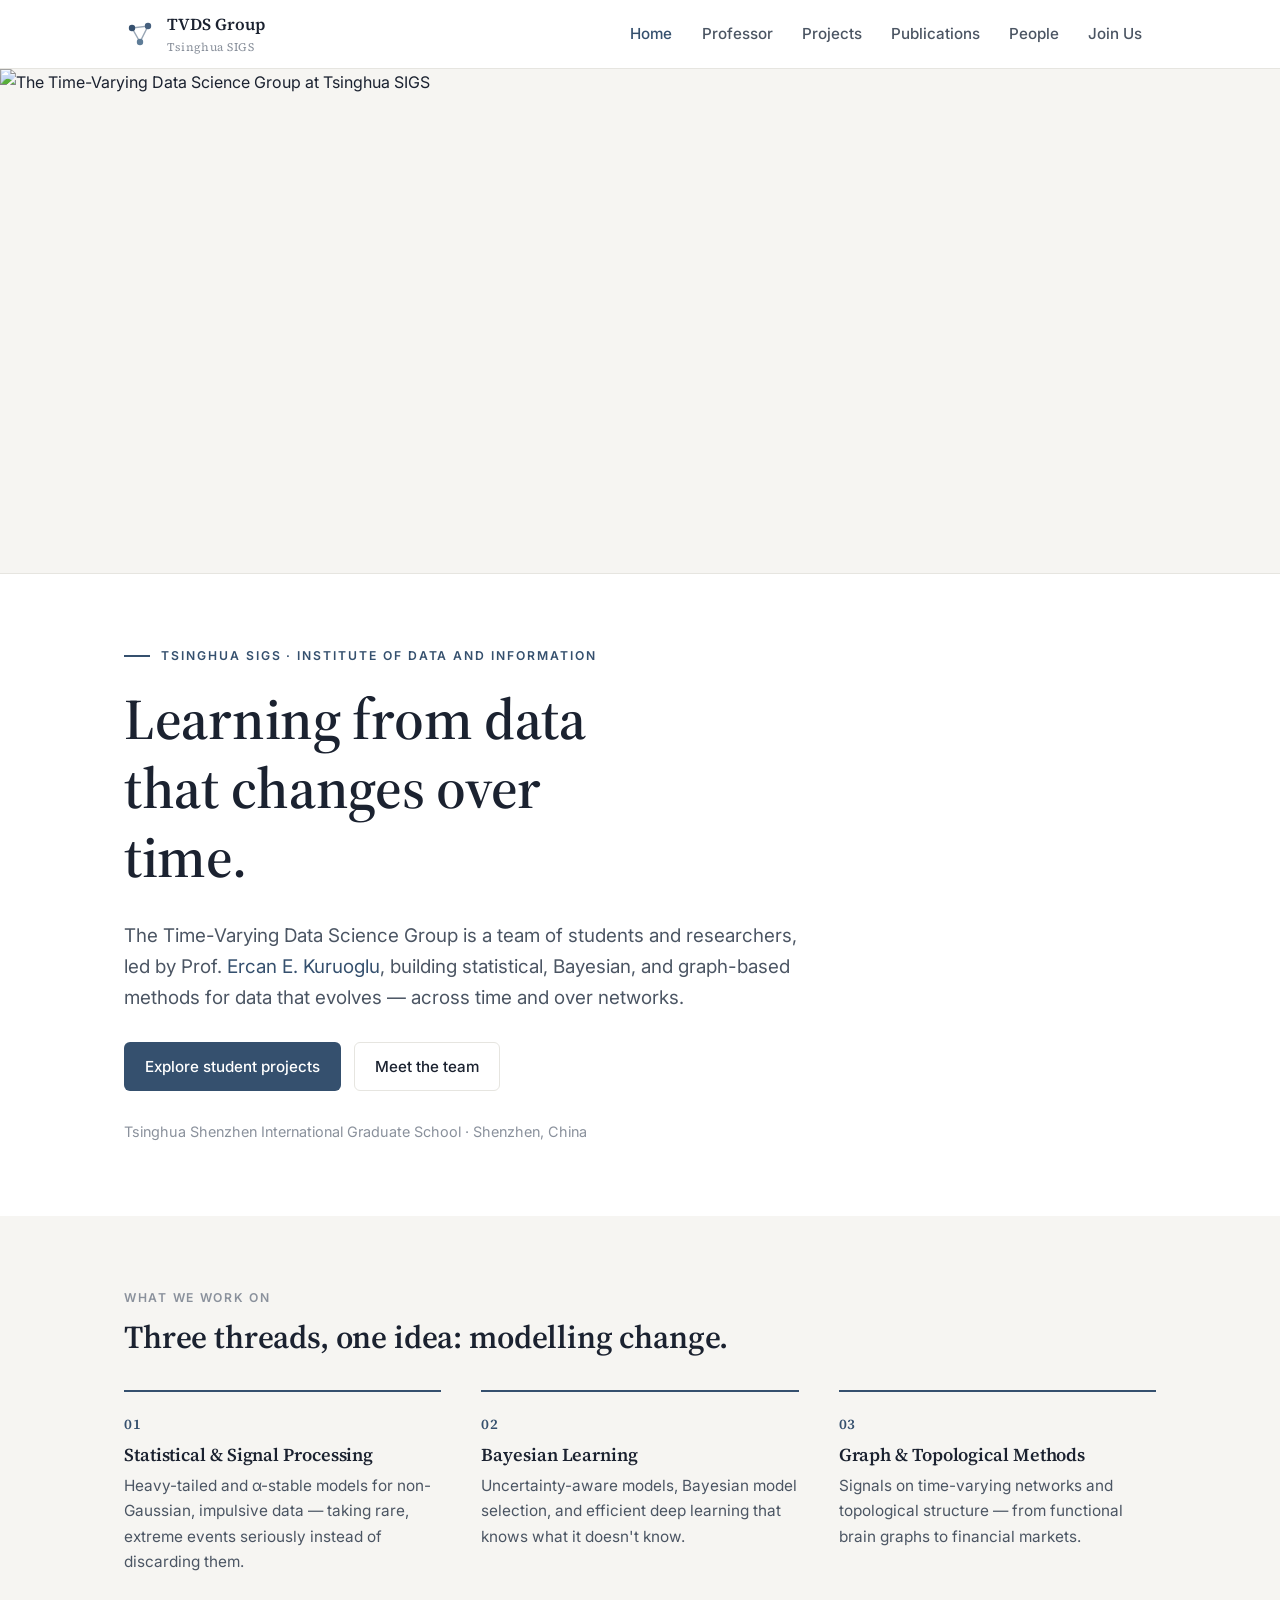
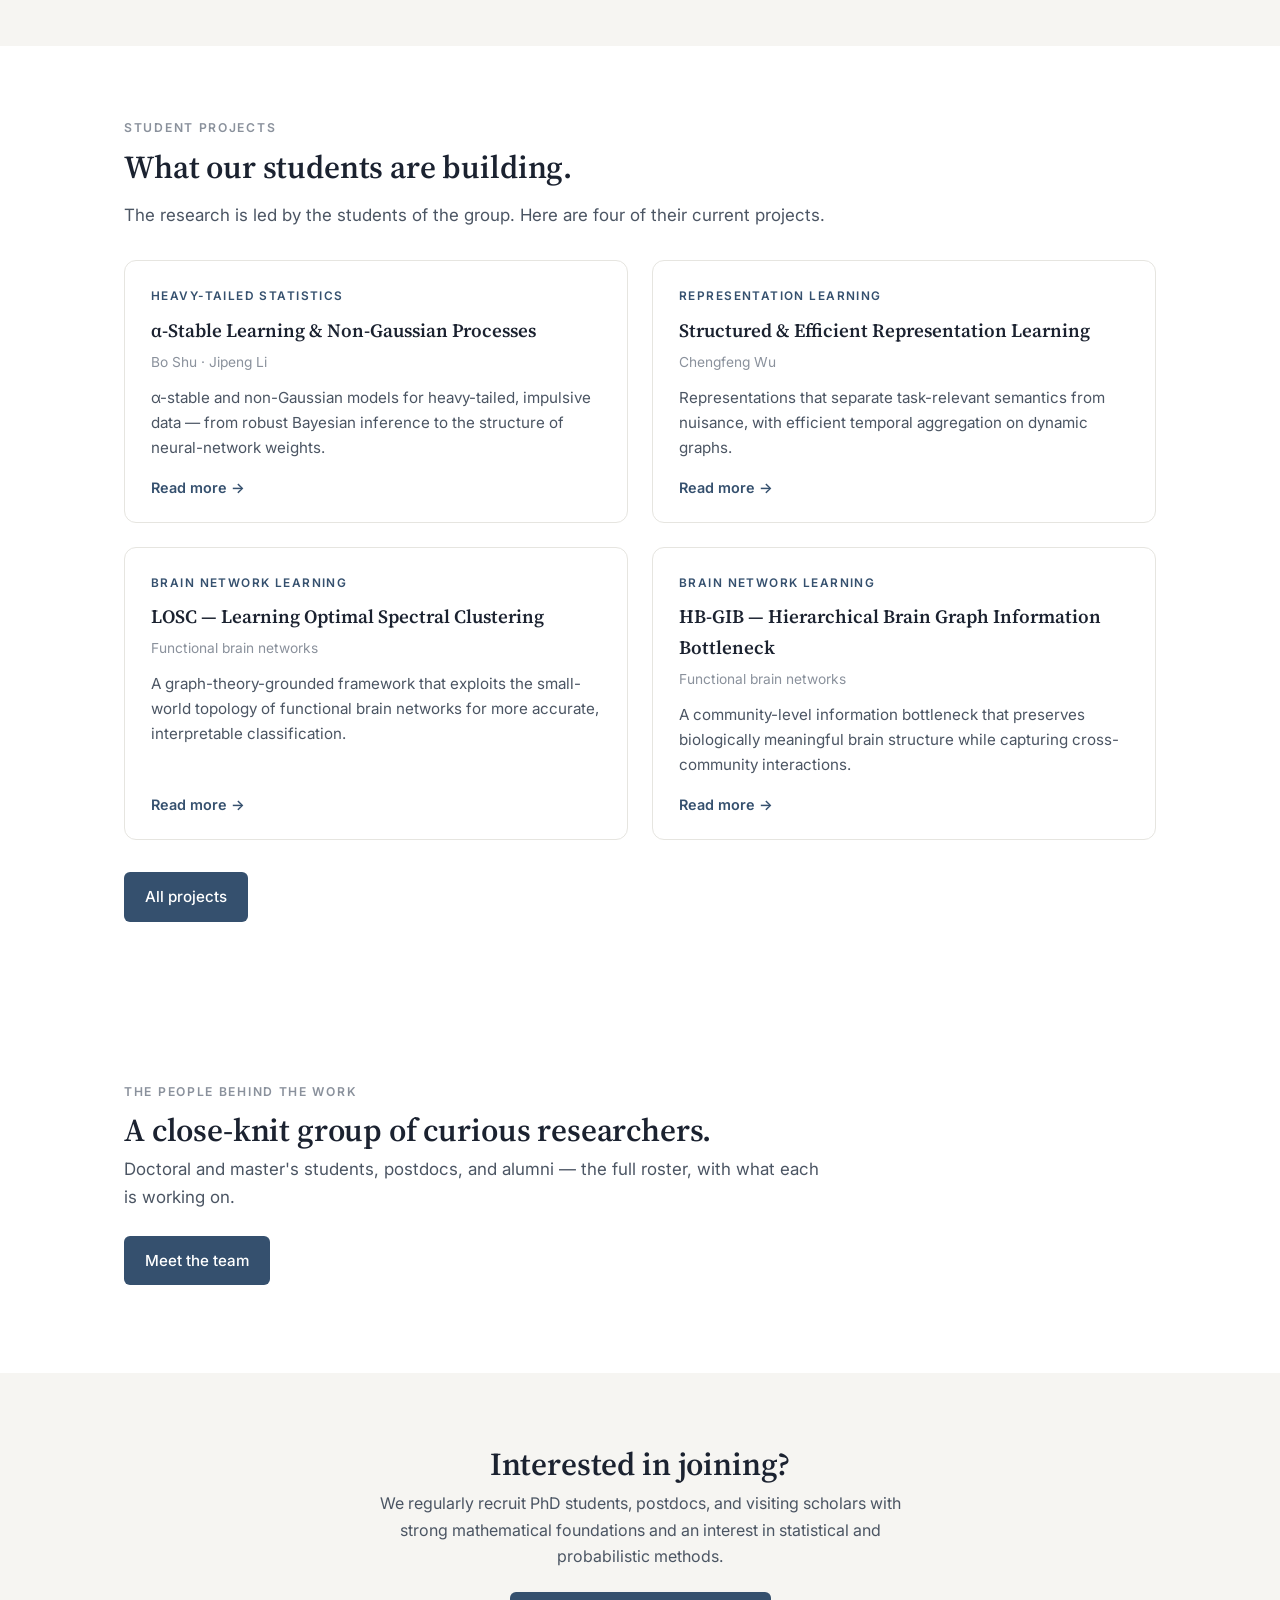
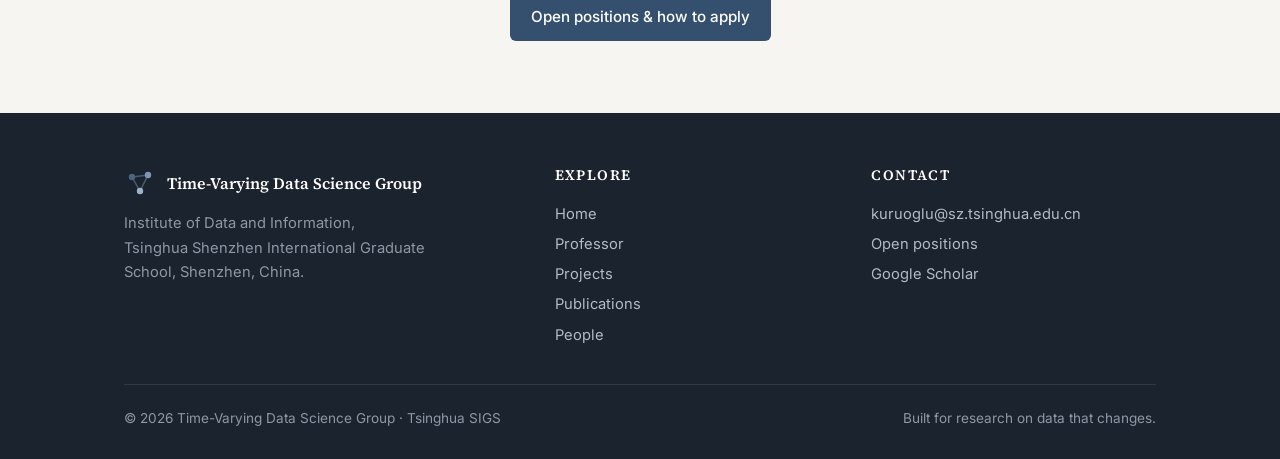
==== commit 634b84eb: "Lead the home page with the group photo as a clean hero" ====
--- a/index.html
+++ b/index.html
@@ -38,84 +38,63 @@
     </div>
   </nav>
 
-  <!-- ============ HERO ============ -->
-  <!-- The lab group photo is the hero background — swap assets/img/group-photo.jpg to change it. -->
-  <header class="hero" style="background-image:url('assets/img/group-photo.jpg');">
-    <div class="container hero__inner">
-      <h1>A group of people learning from data that changes.</h1>
-      <p class="hero__lead">
-        We are the Time-Varying Data Science Group at Tsinghua SIGS — students and
-        researchers building statistical, Bayesian, and graph-based methods for data
-        that evolves over time.
-      </p>
-      <div class="hero__cta">
-        <a href="people.html" class="btn btn--primary">Meet the team</a>
-        <a href="projects.html" class="btn btn--ghost">See student projects</a>
-      </div>
-      <p class="hero__affil">Institute of Data and Information · Tsinghua Shenzhen International Graduate School</p>
+  <!-- ============ GROUP PHOTO HERO ============ -->
+  <section class="photohero">
+    <img src="assets/img/group-photo.jpg" alt="The Time-Varying Data Science Group at Tsinghua SIGS" />
+  </section>
+
+  <!-- ============ MASTHEAD ============ -->
+  <header class="masthead">
+    <div class="container">
+      <div class="masthead__inner">
+        <p class="eyebrow">Tsinghua SIGS · Institute of Data and Information</p>
+        <h1>Learning from data that changes over time.</h1>
+        <p class="masthead__lead">
+          The Time-Varying Data Science Group is a team of students and researchers,
+          led by Prof. <a href="professor.html">Ercan E. Kuruoglu</a>, building statistical,
+          Bayesian, and graph-based methods for data that evolves — across time and over networks.
+        </p>
+        <div class="masthead__cta">
+          <a href="projects.html" class="btn btn--primary">Explore student projects</a>
+          <a href="people.html" class="btn btn--ghost">Meet the team</a>
+        </div>
+        <p class="masthead__affil">Tsinghua Shenzhen International Graduate School · Shenzhen, China</p>
+      </div>
     </div>
   </header>
 
-  <!-- ============ THE GROUP ============ -->
+  <!-- ============ WHAT WE WORK ON ============ -->
+  <section class="section section--soft">
+    <div class="container">
+      <p class="section__eyebrow">What we work on</p>
+      <h2>Three threads, one idea: modelling change.</h2>
+      <div class="themes">
+        <div class="theme">
+          <span class="theme__num">01</span>
+          <h3>Statistical &amp; Signal Processing</h3>
+          <p>Heavy-tailed and α-stable models for non-Gaussian, impulsive data — taking rare, extreme events seriously instead of discarding them.</p>
+        </div>
+        <div class="theme">
+          <span class="theme__num">02</span>
+          <h3>Bayesian Learning</h3>
+          <p>Uncertainty-aware models, Bayesian model selection, and efficient deep learning that knows what it doesn't know.</p>
+        </div>
+        <div class="theme">
+          <span class="theme__num">03</span>
+          <h3>Graph &amp; Topological Methods</h3>
+          <p>Signals on time-varying networks and topological structure — from functional brain graphs to financial markets.</p>
+        </div>
+      </div>
+    </div>
+  </section>
+
+  <!-- ============ STUDENT PROJECTS ============ -->
   <section class="section">
-    <div class="container">
-      <p class="section__eyebrow">The group</p>
-      <h2>Led by Prof. Ercan E. Kuruoglu.</h2>
-      <p class="section__lead">
-        A close-knit team of doctoral and master's researchers, guided by our PI, working
-        across statistical signal processing, Bayesian learning, and graph machine learning.
-      </p>
-
-      <div class="prow prow--lead" style="margin-top:26px;">
-        <img class="prow__photo" src="assets/img/people/kuruoglu.png" alt="Ercan E. Kuruoglu" />
-        <div>
-          <h3 class="prow__name">Ercan E. Kuruoglu</h3>
-          <p class="prow__role">Professor · Principal Investigator · IEEE Fellow</p>
-          <p class="prow__bio">Leads the group's research in statistical signal processing, Bayesian learning, and graph signal processing. Editor-in-Chief of <em>Digital Signal Processing</em> (Elsevier).</p>
-          <div class="prow__links">
-            <a href="professor.html">Full profile →</a>
-            <a href="mailto:kuruoglu@sz.tsinghua.edu.cn">Email</a>
-            <a href="https://scholar.google.com/citations?user=To7e1toAAAAJ" target="_blank" rel="noopener">Scholar</a>
-          </div>
-        </div>
-      </div>
-
-      <div class="members">
-        <div class="member"><img class="member__photo" src="assets/img/people/dayu-qin.jpg" alt="Dayu Qin" /><p class="member__name">Dayu Qin</p><p class="member__role">Ph.D. Student</p></div>
-        <div class="member"><img class="member__photo" src="assets/img/people/zhengze-rong.png" alt="Zhengze Rong" /><p class="member__name">Zhengze Rong</p><p class="member__role">Ph.D. Student</p></div>
-        <div class="member"><img class="member__photo" src="assets/img/people/katie.jpeg" alt="Katie" /><p class="member__name">Katie</p><p class="member__role">Ph.D. Student</p></div>
-        <div class="member"><img class="member__photo" src="assets/img/people/yuying-lin.jpg" alt="Yuying Lin" /><p class="member__name">Yuying Lin</p><p class="member__role">Ph.D. Student</p></div>
-        <div class="member"><img class="member__photo" src="assets/img/people/peter-marsh.jpg" alt="Peter Marsh" /><p class="member__name">Peter Marsh</p><p class="member__role">Ph.D. Student</p></div>
-        <div class="member"><img class="member__photo" src="assets/img/people/jiacheng-hou.png" alt="Jiacheng Hou" /><p class="member__name">Jiacheng Hou</p><p class="member__role">Ph.D. Student</p></div>
-        <div class="member"><img class="member__photo" src="assets/img/people/baraa-al-hassani.jpg" alt="Baraa Basim Al Hassani" /><p class="member__name">Baraa Al Hassani</p><p class="member__role">Ph.D. Student</p></div>
-        <div class="member"><img class="member__photo" src="assets/img/people/chengfeng-wu.jpg" alt="Chengfeng Wu" /><p class="member__name">Chengfeng Wu</p><p class="member__role">Ph.D. Student</p></div>
-        <div class="member"><img class="member__photo" src="assets/img/people/liuxin-zhu.png" alt="Liuxin Zhu" /><p class="member__name">Liuxin Zhu</p><p class="member__role">Ph.D. Student</p></div>
-        <div class="member"><img class="member__photo" src="assets/img/people/mira.jpeg" alt="Mira" /><p class="member__name">Mira</p><p class="member__role">Ph.D. Student</p></div>
-        <div class="member"><img class="member__photo" src="assets/img/people/bo-shu.jpeg" alt="Bo Shu" /><p class="member__name">Bo Shu</p><p class="member__role">Master's Student</p></div>
-        <div class="member"><img class="member__photo" src="assets/img/people/jipeng-li.jpg" alt="Jipeng Li" /><p class="member__name">Jipeng Li</p><p class="member__role">Researcher</p></div>
-        <div class="member"><img class="member__photo" src="assets/img/people/haohua-wang.png" alt="Haohua Wang" /><p class="member__name">Haohua Wang</p><p class="member__role">Master's Student</p></div>
-        <div class="member"><img class="member__photo" src="assets/img/people/herman-sun.jpeg" alt="Herman Sun" /><p class="member__name">Herman Sun</p><p class="member__role">Master's Student</p></div>
-        <div class="member"><img class="member__photo" src="assets/img/people/maoji-wen.jpeg" alt="Maoji Wen" /><p class="member__name">Maoji Wen</p><p class="member__role">Master's Student</p></div>
-        <div class="member"><img class="member__photo" src="assets/img/people/jing-wang.jpg" alt="Jing Wang" /><p class="member__name">Jing Wang</p><p class="member__role">Master's Student</p></div>
-        <div class="member"><img class="member__photo" src="assets/img/people/bingsheng-pu.png" alt="Bingsheng Pu" /><p class="member__name">Bingsheng Pu</p><p class="member__role">Master's Student</p></div>
-        <div class="member"><img class="member__photo" src="assets/img/people/zhenhu-wu.jpg" alt="Zhenhu Wu" /><p class="member__name">Zhenhu Wu</p><p class="member__role">Master's Student</p></div>
-        <div class="member"><img class="member__photo" src="assets/img/people/atahan-cirpan.jpeg" alt="Atahan Cirpan" /><p class="member__name">Atahan Cirpan</p><p class="member__role">Master's Student</p></div>
-      </div>
-
-      <p style="margin-top:32px;">
-        <a href="people.html" class="btn btn--ghost">See the full team &amp; alumni →</a>
-      </p>
-    </div>
-  </section>
-
-  <!-- ============ STUDENT PROJECTS ============ -->
-  <section class="section section--soft">
     <div class="container">
       <p class="section__eyebrow">Student projects</p>
       <h2>What our students are building.</h2>
       <p class="section__lead">
-        Research led by the students of the group — from heavy-tailed statistics to brain
-        network learning. Each project below is theirs to drive.
+        The research is led by the students of the group. Here are four of their current projects.
       </p>
 
       <div class="pcards">
@@ -155,6 +134,27 @@
       <p style="margin-top:32px;">
         <a href="projects.html" class="btn btn--primary">All projects</a>
       </p>
+    </div>
+  </section>
+
+  <!-- ============ MEET THE TEAM ============ -->
+  <section class="section teamcta">
+    <div class="container">
+      <p class="section__eyebrow">The people behind the work</p>
+      <h2>A close-knit group of curious researchers.</h2>
+      <p class="section__lead">Doctoral and master's students, postdocs, and alumni — the full roster, with what each is working on.</p>
+      <p style="margin-top:24px;">
+        <a href="people.html" class="btn btn--primary">Meet the team</a>
+      </p>
+    </div>
+  </section>
+
+  <!-- ============ JOIN ============ -->
+  <section class="section section--soft">
+    <div class="container joinstrip">
+      <h2>Interested in joining?</h2>
+      <p>We regularly recruit PhD students, postdocs, and visiting scholars with strong mathematical foundations and an interest in statistical and probabilistic methods.</p>
+      <a href="professor.html#join" class="btn btn--primary">Open positions &amp; how to apply</a>
     </div>
   </section>
 
--- a/assets/css/style.css
+++ b/assets/css/style.css
@@ -116,19 +116,40 @@
   .nav__links.open { transform: translateY(0); opacity: 1; pointer-events: auto; }
 }
 
-/* ---------- Hero (group photo) ---------- */
-.hero { position: relative; color: #fff; background: #1b232e center / cover no-repeat; }
-.hero::after {
-  content: ""; position: absolute; inset: 0;
-  background: linear-gradient(180deg, rgba(22,30,42,.55) 0%, rgba(22,30,42,.78) 100%);
-}
-.hero__inner { position: relative; z-index: 2; min-height: 52vh; display: flex; flex-direction: column; justify-content: center; padding: 92px 0 80px; }
-.hero h1 { color: #fff; max-width: 22ch; }
-.hero__lead { color: #e6eaf0; font-size: 1.15rem; max-width: 54ch; margin-bottom: 1.7rem; }
-.hero__cta { display: flex; gap: .8rem; flex-wrap: wrap; }
-.hero .btn--ghost { color: #fff; border-color: rgba(255,255,255,.5); }
-.hero .btn--ghost:hover { background: rgba(255,255,255,.12); border-color: #fff; color: #fff; }
-.hero__affil { margin-top: 2rem; color: #c6ccd6; font-size: .9rem; margin-bottom: 0; }
+/* ---------- Masthead (home hero) ---------- */
+.masthead { padding: 64px 0 72px; }
+.masthead__inner { max-width: 780px; }
+.masthead .eyebrow {
+  font-family: var(--font-body); text-transform: uppercase; letter-spacing: .16em;
+  font-size: .76rem; font-weight: 600; color: var(--accent);
+  margin-bottom: 1.1rem; display: inline-flex; align-items: center; gap: .7rem;
+}
+.masthead .eyebrow::before { content: ""; width: 26px; height: 2px; background: var(--accent); }
+.masthead h1 { font-size: clamp(2.4rem, 5vw, 3.6rem); max-width: 17ch; margin-bottom: .5em; }
+.masthead__lead { font-size: 1.18rem; color: var(--ink-soft); max-width: 58ch; margin-bottom: 1.8rem; }
+.masthead__cta { display: flex; gap: .8rem; flex-wrap: wrap; }
+.masthead__affil { margin-top: 1.8rem; margin-bottom: 0; color: var(--muted); font-size: .9rem; }
+
+/* ---------- Research themes ---------- */
+.themes { display: grid; grid-template-columns: repeat(3, 1fr); gap: 40px; margin-top: 34px; }
+@media (max-width: 760px) { .themes { grid-template-columns: 1fr; gap: 28px; } }
+.theme { border-top: 2px solid var(--accent); padding-top: 18px; }
+.theme__num { font-family: var(--font-head); color: var(--accent); font-size: .9rem; font-weight: 600; letter-spacing: .04em; }
+.theme h3 { margin: .45rem 0; font-size: 1.14rem; }
+.theme p { color: var(--ink-soft); font-size: .96rem; margin: 0; }
+
+/* ---------- Group photo hero ---------- */
+.photohero { background: var(--bg-soft); border-bottom: 1px solid var(--line); }
+.photohero img { width: 100%; height: clamp(340px, 56vh, 640px); object-fit: cover; object-position: center 28%; display: block; }
+@media (max-width: 640px) { .photohero img { height: clamp(240px, 44vh, 360px); } }
+
+/* ---------- Meet the team ---------- */
+.teamcta h2 { margin-bottom: .4rem; }
+
+/* ---------- Join strip ---------- */
+.joinstrip { text-align: center; }
+.joinstrip h2 { margin-bottom: .4rem; }
+.joinstrip p { color: var(--ink-soft); max-width: 56ch; margin: 0 auto 1.4rem; }
 
 /* ---------- Tags ---------- */
 .tags { display: flex; flex-wrap: wrap; gap: 8px; margin-top: 14px; }
@@ -136,19 +157,6 @@
   font-size: .8rem; font-weight: 500; color: var(--ink-soft);
   padding: .28rem .7rem; border-radius: 999px; background: var(--bg-soft); border: 1px solid var(--line);
 }
-
-/* ---------- Member wall (home) ---------- */
-.members {
-  display: grid; grid-template-columns: repeat(auto-fill, minmax(146px, 1fr));
-  gap: 30px 20px; margin-top: 30px;
-}
-.member { text-align: center; }
-.member__photo {
-  width: 108px; height: 108px; border-radius: 50%; object-fit: cover;
-  margin: 0 auto 12px; border: 1px solid var(--line); background: var(--bg-soft);
-}
-.member__name { font-family: var(--font-head); font-weight: 600; font-size: 1rem; margin: 0; color: var(--ink); }
-.member__role { color: var(--muted); font-size: .84rem; margin: .1rem 0 0; }
 
 /* ---------- Project preview cards (home) ---------- */
 .pcards { display: grid; grid-template-columns: repeat(2, 1fr); gap: 24px; margin-top: 30px; }
@@ -177,9 +185,9 @@
 
 .project__figure {
   margin: 26px 0 4px; border: 1px solid var(--line); border-radius: var(--radius);
-  overflow: hidden; background: var(--bg-soft);
-}
-.project__figure img { width: 100%; height: auto; display: block; }
+  background: var(--bg-soft); padding: 18px; text-align: center;
+}
+.project__figure img { width: auto; max-width: 100%; height: auto; max-height: 560px; margin: 0 auto; display: block; }
 .project__figcaption { color: var(--muted); font-size: .85rem; margin: 12px 0 0; max-width: 68ch; }
 
 .project__meta-label {
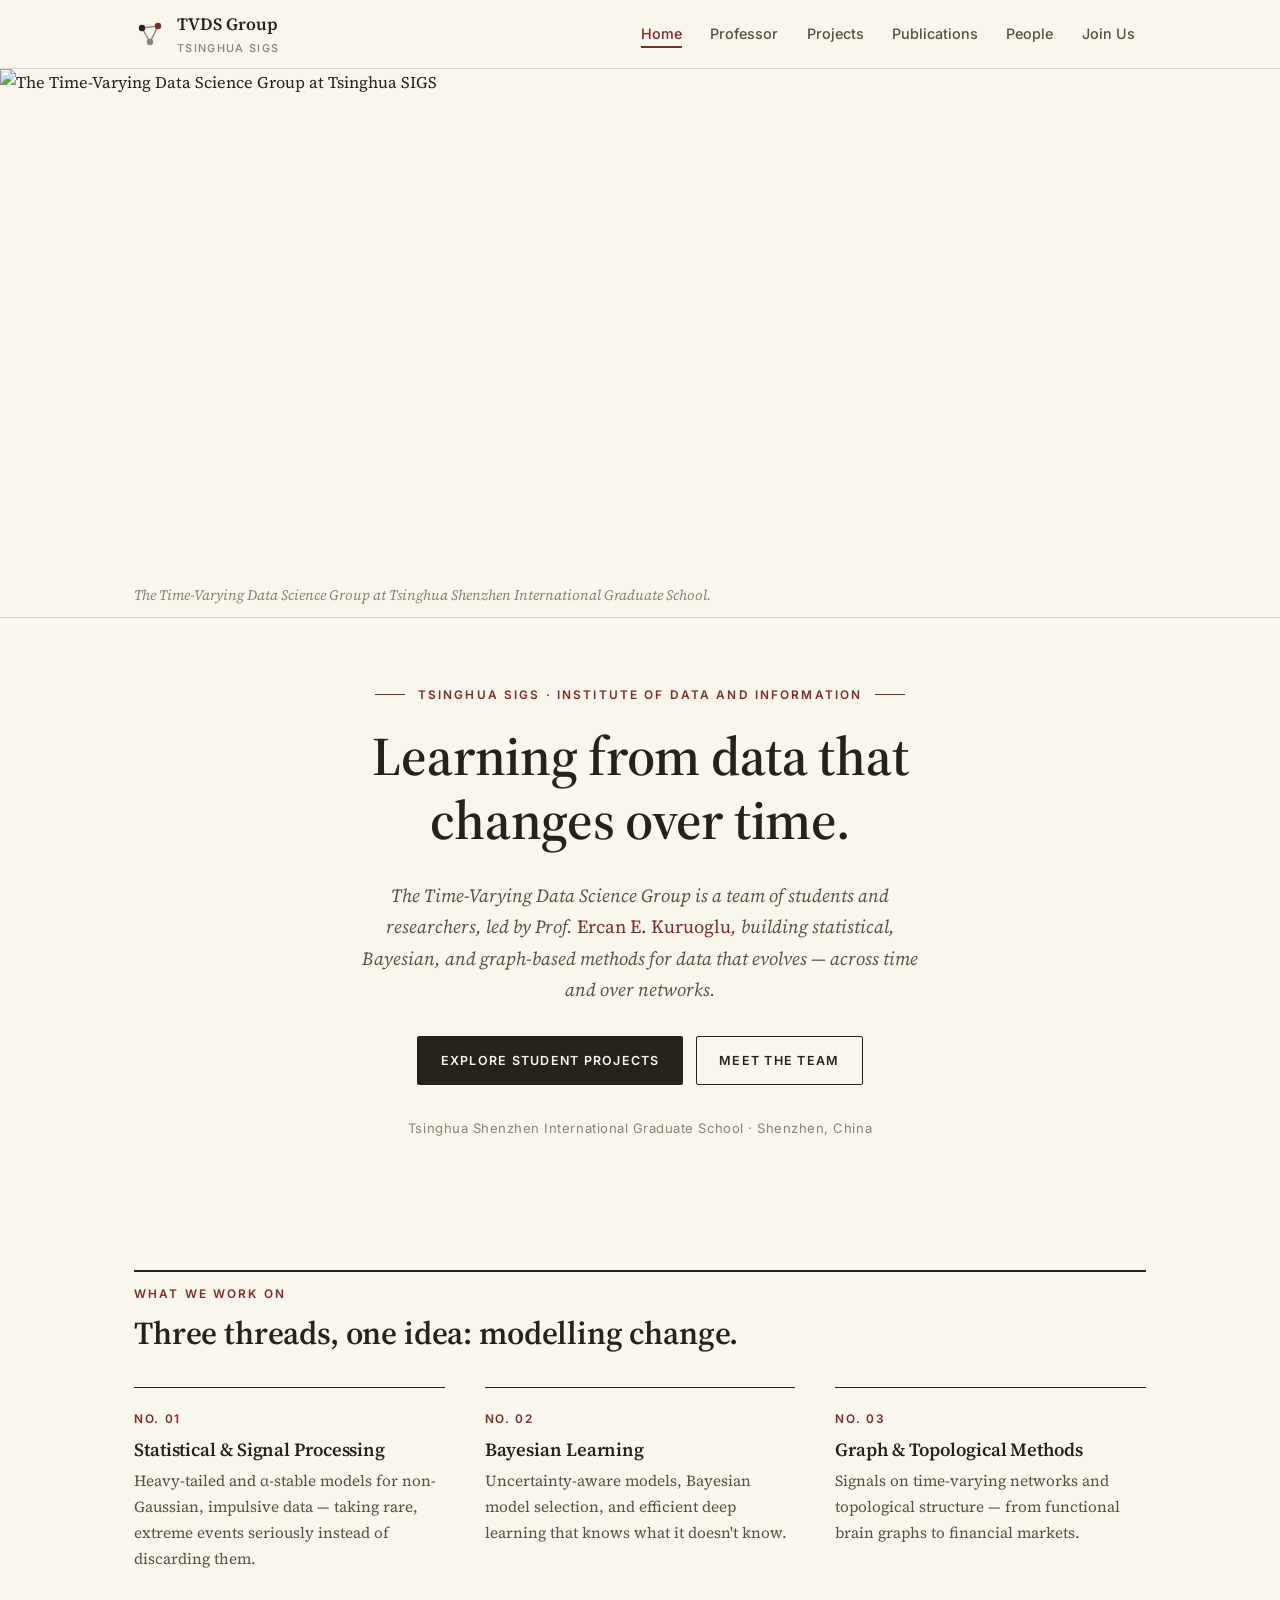
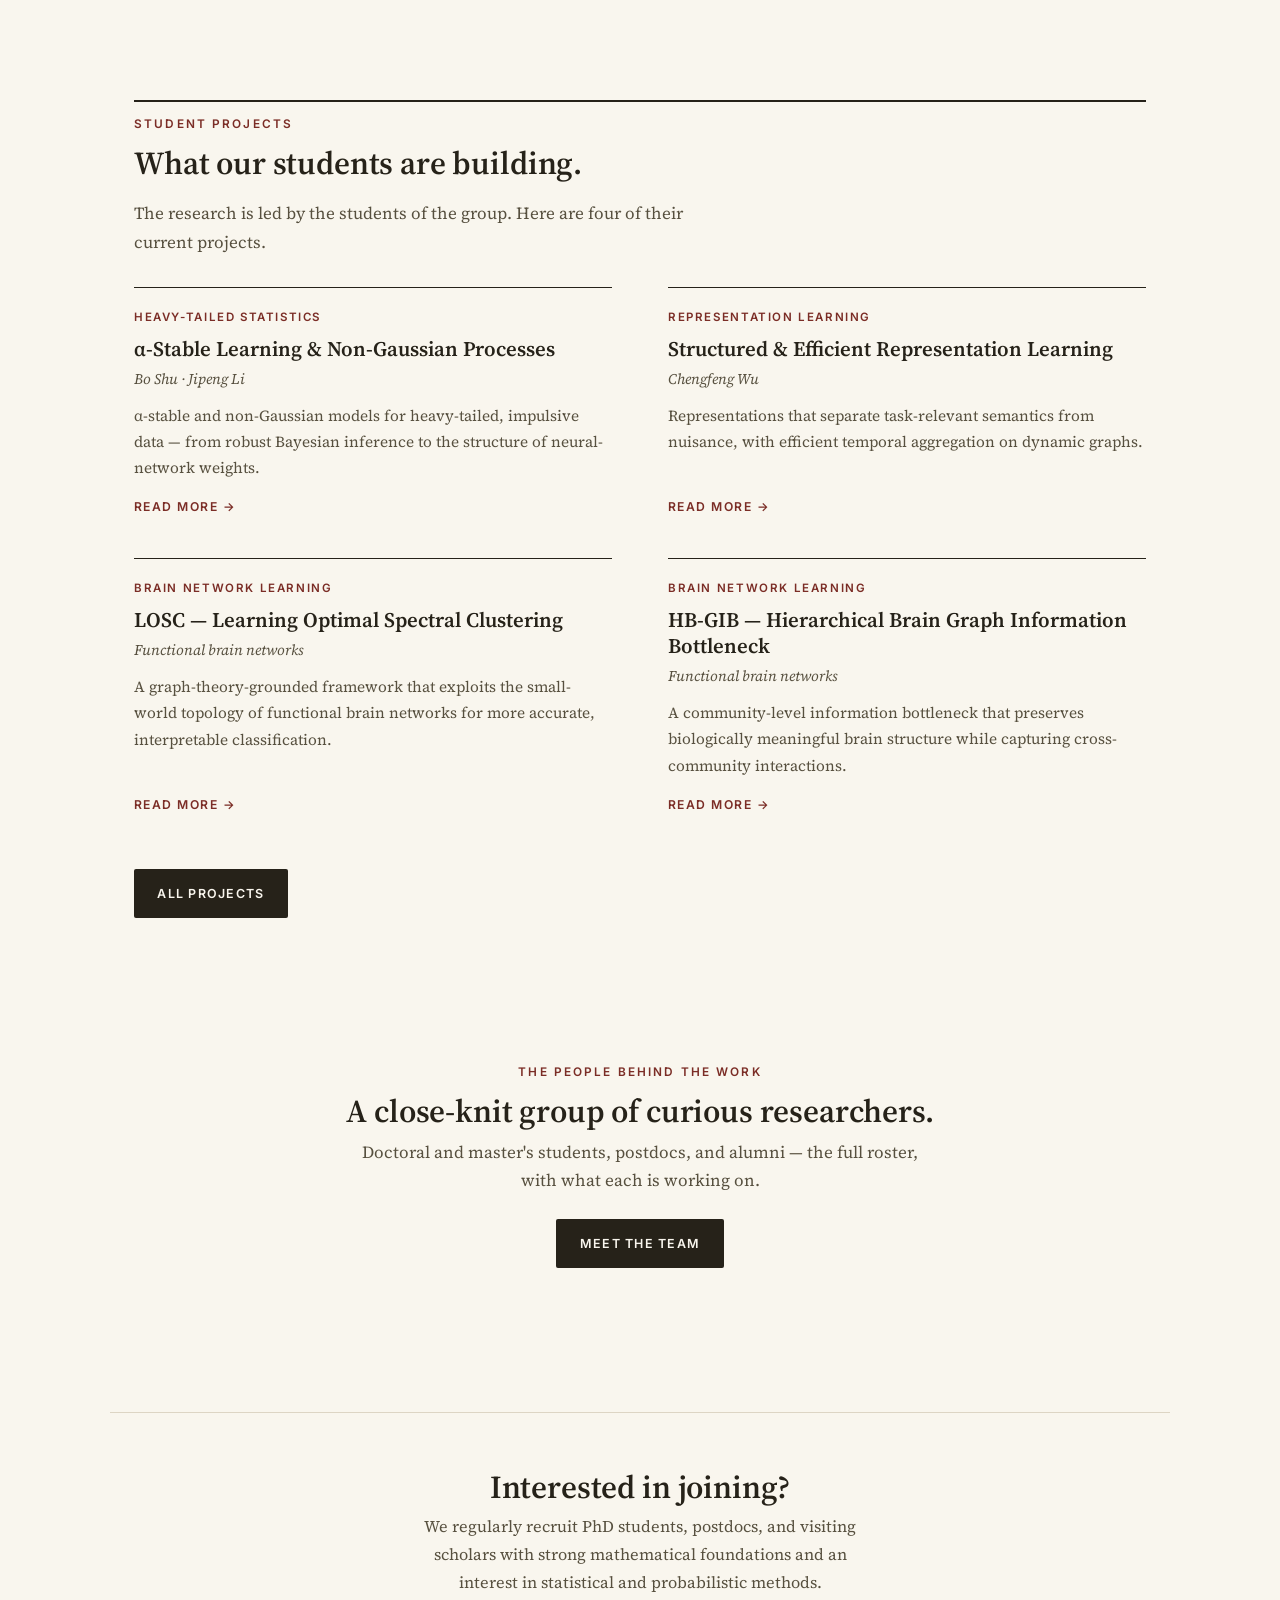
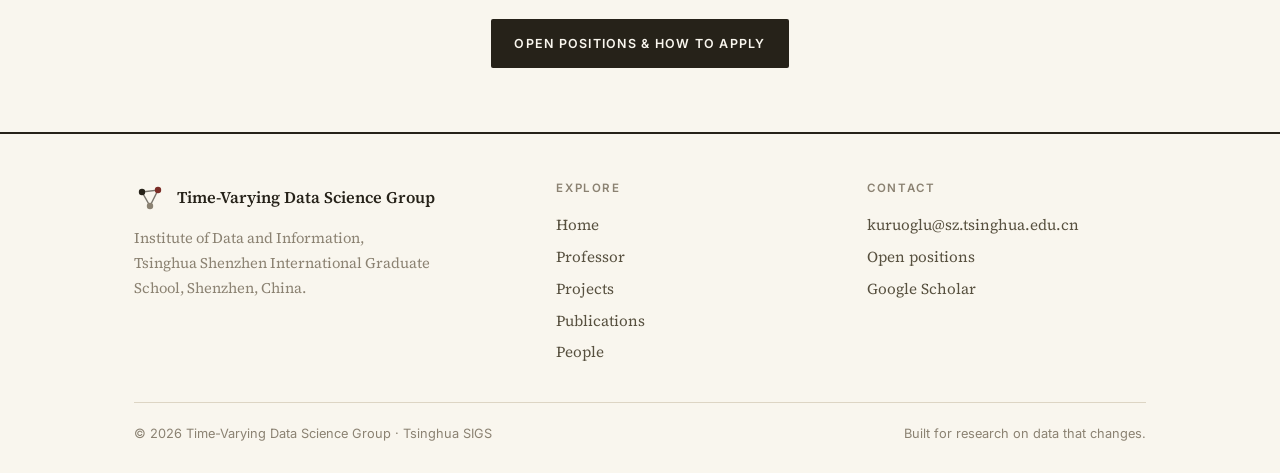
==== commit e2342277: "Mock up research-journal look: warm paper, serif prose, print-style rules" ====
--- a/index.html
+++ b/index.html
@@ -8,9 +8,9 @@
   <meta name="description" content="The Time-Varying Data Science (TVDS) Group at Tsinghua Shenzhen International Graduate School, led by Prof. Ercan E. Kuruoglu. A team of students and researchers working on Bayesian learning, graph signal processing, and statistical methods for time-evolving data." />
   <link rel="preconnect" href="https://fonts.googleapis.com" />
   <link rel="preconnect" href="https://fonts.gstatic.com" crossorigin />
-  <link href="https://fonts.googleapis.com/css2?family=Inter:wght@400;500;600&family=Source+Serif+4:opsz,wght@8..60,400;8..60,600&display=swap" rel="stylesheet" />
+  <link href="https://fonts.googleapis.com/css2?family=Inter:wght@400;500;600&family=Source+Serif+4:ital,opsz,wght@0,8..60,400;0,8..60,600;1,8..60,400;1,8..60,600&display=swap" rel="stylesheet" />
   <link rel="stylesheet" href="assets/css/style.css" />
-  <link rel="icon" href="data:image/svg+xml,%3Csvg xmlns='http://www.w3.org/2000/svg' viewBox='0 0 32 32'%3E%3Ccircle cx='8' cy='10' r='3' fill='%2336506e'/%3E%3Ccircle cx='24' cy='8' r='3' fill='%2346607e'/%3E%3Ccircle cx='16' cy='24' r='3' fill='%235e7c97'/%3E%3Cpath d='M8 10 24 8 16 24Z' stroke='%2336506e' stroke-width='1.2' fill='none' opacity='.5'/%3E%3C/svg%3E" />
+  <link rel="icon" href="data:image/svg+xml,%3Csvg xmlns='http://www.w3.org/2000/svg' viewBox='0 0 32 32'%3E%3Ccircle cx='8' cy='10' r='3' fill='%23262219'/%3E%3Ccircle cx='24' cy='8' r='3' fill='%237b2d26'/%3E%3Ccircle cx='16' cy='24' r='3' fill='%238b8272'/%3E%3Cpath d='M8 10 24 8 16 24Z' stroke='%23262219' stroke-width='1.2' fill='none' opacity='.5'/%3E%3C/svg%3E" />
 </head>
 <body>
 
@@ -19,10 +19,10 @@
     <div class="container nav__inner">
       <a href="index.html" class="brand">
         <svg class="brand__mark" viewBox="0 0 32 32" aria-hidden="true">
-          <path d="M8 10 24 8 16 24Z" stroke="#36506e" stroke-width="1.4" fill="none" opacity=".5"/>
-          <circle cx="8" cy="10" r="3.2" fill="#36506e"/>
-          <circle cx="24" cy="8" r="3.2" fill="#46607e"/>
-          <circle cx="16" cy="24" r="3.2" fill="#5e7c97"/>
+          <path d="M8 10 24 8 16 24Z" stroke="#262219" stroke-width="1.4" fill="none" opacity=".5"/>
+          <circle cx="8" cy="10" r="3.2" fill="#262219"/>
+          <circle cx="24" cy="8" r="3.2" fill="#7b2d26"/>
+          <circle cx="16" cy="24" r="3.2" fill="#8b8272"/>
         </svg>
         <span>TVDS Group<span class="brand__sub">Tsinghua SIGS</span></span>
       </a>
@@ -39,9 +39,10 @@
   </nav>
 
   <!-- ============ GROUP PHOTO HERO ============ -->
-  <section class="photohero">
+  <figure class="photohero">
     <img src="assets/img/group-photo.jpg" alt="The Time-Varying Data Science Group at Tsinghua SIGS" />
-  </section>
+    <figcaption class="container">The Time-Varying Data Science Group at Tsinghua Shenzhen International Graduate School.</figcaption>
+  </figure>
 
   <!-- ============ MASTHEAD ============ -->
   <header class="masthead">
@@ -165,8 +166,8 @@
         <div>
           <div class="footer__brand">
             <svg class="brand__mark" viewBox="0 0 32 32" aria-hidden="true">
-              <path d="M8 10 24 8 16 24Z" stroke="#6d86a6" stroke-width="1.4" fill="none" opacity=".6"/>
-              <circle cx="8" cy="10" r="3.2" fill="#4b647f"/><circle cx="24" cy="8" r="3.2" fill="#7e96b3"/><circle cx="16" cy="24" r="3.2" fill="#9db3c9"/>
+              <path d="M8 10 24 8 16 24Z" stroke="#262219" stroke-width="1.4" fill="none" opacity=".6"/>
+              <circle cx="8" cy="10" r="3.2" fill="#262219"/><circle cx="24" cy="8" r="3.2" fill="#7b2d26"/><circle cx="16" cy="24" r="3.2" fill="#8b8272"/>
             </svg>
             Time-Varying Data Science Group
           </div>
--- a/assets/css/style.css
+++ b/assets/css/style.css
@@ -1,31 +1,28 @@
 /* =================================================================
    Time-Varying Data Science (TVDS) Group — Design System
-   Simple, human, editorial. Neutrals + a single slate accent.
+   "Research journal" look: warm paper, serif-led type, print rules.
    ================================================================= */
 
 :root {
-  /* Palette — neutral paper + one accent */
-  --ink: #1b2230;
-  --ink-soft: #4b5563;
-  --muted: #8a919c;
-  --line: #e6e5e0;
-  --bg: #ffffff;
-  --bg-soft: #f6f5f2;   /* warm paper */
-  --bg-deep: #1b232e;   /* footer */
-
-  --accent: #35506e;
-  --accent-dark: #27405a;
-  --accent-soft: #eef1f4;
-
-  /* Type — serif headings, sans body */
-  --font-head: "Source Serif 4", Georgia, "Times New Roman", serif;
-  --font-body: "Inter", system-ui, -apple-system, "Segoe UI", sans-serif;
-
-  /* Geometry */
-  --radius: 12px;
-  --radius-sm: 8px;
-  --maxw: 1080px;
-  --shadow: 0 8px 24px -16px rgba(20, 30, 45, 0.18);
+  /* Palette — cream paper, warm ink, one oxblood accent */
+  --ink: #262219;
+  --ink-soft: #57503f;
+  --muted: #8b8272;
+  --line: #ddd5c4;
+  --bg: #f9f6ee;
+  --bg-soft: #f2ede0;
+
+  --accent: #7b2d26;
+  --accent-dark: #5e211c;
+  --accent-soft: #f0e4dc;
+
+  /* Type — serif prose, sans for interface labels */
+  --font-serif: "Source Serif 4", Georgia, "Times New Roman", serif;
+  --font-ui: "Inter", system-ui, -apple-system, "Segoe UI", sans-serif;
+
+  /* Geometry — flat, print-like */
+  --radius: 2px;
+  --maxw: 1060px;
 }
 
 * { box-sizing: border-box; }
@@ -34,15 +31,16 @@
 
 body {
   margin: 0;
-  font-family: var(--font-body);
+  font-family: var(--font-serif);
+  font-size: 1.02rem;
   color: var(--ink);
   background: var(--bg);
-  line-height: 1.65;
+  line-height: 1.7;
   -webkit-font-smoothing: antialiased;
 }
 
 h1, h2, h3, h4 {
-  font-family: var(--font-head); line-height: 1.2; color: var(--ink);
+  font-family: var(--font-serif); line-height: 1.18; color: var(--ink);
   margin: 0 0 .5em; font-weight: 600; letter-spacing: -0.005em;
 }
 h1 { font-size: clamp(2.1rem, 4.5vw, 3.1rem); }
@@ -55,51 +53,61 @@
 
 img { max-width: 100%; display: block; }
 
+::selection { background: var(--accent-soft); }
+
 .container { width: 100%; max-width: var(--maxw); margin-inline: auto; padding-inline: 24px; }
 
-.section { padding: 72px 0; }
-.section--soft { background: var(--bg-soft); }
+.section { padding: 64px 0; }
+.section--soft { background: transparent; }
+
+/* Journal section head: heavy rule + small-caps label */
 .section__eyebrow {
-  font-family: var(--font-body);
+  font-family: var(--font-ui);
   text-transform: uppercase;
-  letter-spacing: .14em;
-  font-size: .76rem;
+  letter-spacing: .18em;
+  font-size: .74rem;
   font-weight: 600;
-  color: var(--muted);
-  margin-bottom: .6rem;
-}
-.section__lead { color: var(--ink-soft); max-width: 64ch; font-size: 1.06rem; }
+  color: var(--accent);
+  border-top: 2px solid var(--ink);
+  padding-top: 12px;
+  margin-bottom: .7rem;
+}
+.section__lead { color: var(--ink-soft); max-width: 62ch; font-size: 1.06rem; }
 
 /* ---------- Buttons ---------- */
 .btn {
   display: inline-flex; align-items: center; gap: .5rem;
-  font-family: var(--font-body); font-weight: 500; font-size: .95rem;
-  padding: .7rem 1.25rem; border-radius: 6px; border: 1px solid transparent;
+  font-family: var(--font-ui); font-weight: 600; font-size: .78rem;
+  text-transform: uppercase; letter-spacing: .1em;
+  padding: .8rem 1.4rem; border-radius: var(--radius); border: 1px solid transparent;
   cursor: pointer; transition: background .18s ease, border-color .18s ease, color .18s ease;
 }
-.btn--primary { background: var(--accent); color: #fff; }
-.btn--primary:hover { background: var(--accent-dark); color: #fff; }
-.btn--ghost { background: transparent; color: var(--ink); border-color: var(--line); }
+.btn--primary { background: var(--ink); color: var(--bg); }
+.btn--primary:hover { background: var(--accent); color: var(--bg); }
+.btn--ghost { background: transparent; color: var(--ink); border-color: var(--ink); }
 .btn--ghost:hover { border-color: var(--accent); color: var(--accent); }
 
-/* ---------- Navbar (flat, solid) ---------- */
+/* ---------- Navbar (paper, hairline) ---------- */
 .nav {
   position: sticky; top: 0; z-index: 50;
-  background: #fff; border-bottom: 1px solid var(--line);
+  background: var(--bg); border-bottom: 1px solid var(--line);
 }
 .nav__inner { display: flex; align-items: center; justify-content: space-between; height: 68px; }
-.brand { display: flex; align-items: center; gap: .7rem; font-family: var(--font-head); font-weight: 600; color: var(--ink); font-size: 1.05rem; }
+.brand { display: flex; align-items: center; gap: .7rem; font-family: var(--font-serif); font-weight: 600; color: var(--ink); font-size: 1.08rem; }
 .brand:hover { color: var(--ink); }
 .brand__mark { width: 32px; height: 32px; flex: none; }
-.brand__sub { display: block; font-size: .72rem; font-weight: 400; color: var(--muted); letter-spacing: .04em; }
-
-.nav__links { display: flex; align-items: center; gap: 2px; list-style: none; margin: 0; padding: 0; }
+.brand__sub { display: block; font-family: var(--font-ui); font-size: .68rem; font-weight: 500; color: var(--muted); letter-spacing: .12em; text-transform: uppercase; }
+
+.nav__links { display: flex; align-items: center; gap: 6px; list-style: none; margin: 0; padding: 0; }
 .nav__links a {
-  display: inline-block; padding: .5rem .85rem; border-radius: 6px;
-  color: var(--ink-soft); font-weight: 500; font-size: .95rem;
-}
-.nav__links a:hover { background: var(--bg-soft); color: var(--ink); }
-.nav__links a.active { color: var(--accent); }
+  display: inline-block; padding: .5rem .7rem;
+  font-family: var(--font-ui); color: var(--ink-soft); font-weight: 500; font-size: .9rem;
+}
+.nav__links a:hover { color: var(--accent); }
+.nav__links a.active {
+  color: var(--accent);
+  text-decoration: underline; text-underline-offset: 7px; text-decoration-thickness: 2px;
+}
 
 .nav__toggle { display: none; background: none; border: 0; cursor: pointer; padding: 8px; }
 .nav__toggle span { display: block; width: 24px; height: 2px; background: var(--ink); margin: 5px 0; transition: .25s; border-radius: 2px; }
@@ -109,160 +117,197 @@
   .nav__links {
     position: absolute; top: 68px; left: 0; right: 0;
     flex-direction: column; align-items: stretch; gap: 2px;
-    background: #fff; border-bottom: 1px solid var(--line);
-    padding: 12px 16px; box-shadow: var(--shadow);
+    background: var(--bg); border-bottom: 1px solid var(--line);
+    padding: 12px 16px;
     transform: translateY(-12px); opacity: 0; pointer-events: none; transition: .2s;
   }
   .nav__links.open { transform: translateY(0); opacity: 1; pointer-events: auto; }
 }
 
-/* ---------- Masthead (home hero) ---------- */
-.masthead { padding: 64px 0 72px; }
-.masthead__inner { max-width: 780px; }
+/* ---------- Group photo hero + caption ---------- */
+.photohero { margin: 0; border-bottom: 1px solid var(--line); padding-bottom: 10px; }
+.photohero img { width: 100%; height: clamp(340px, 56vh, 640px); object-fit: cover; object-position: center 28%; display: block; }
+.photohero figcaption { font-style: italic; color: var(--muted); font-size: .9rem; padding-top: 10px; }
+@media (max-width: 640px) { .photohero img { height: clamp(240px, 44vh, 360px); } }
+
+/* ---------- Masthead (centered nameplate) ---------- */
+.masthead { padding: 58px 0 66px; text-align: center; }
+.masthead__inner { max-width: 800px; margin-inline: auto; }
 .masthead .eyebrow {
-  font-family: var(--font-body); text-transform: uppercase; letter-spacing: .16em;
-  font-size: .76rem; font-weight: 600; color: var(--accent);
-  margin-bottom: 1.1rem; display: inline-flex; align-items: center; gap: .7rem;
-}
-.masthead .eyebrow::before { content: ""; width: 26px; height: 2px; background: var(--accent); }
-.masthead h1 { font-size: clamp(2.4rem, 5vw, 3.6rem); max-width: 17ch; margin-bottom: .5em; }
-.masthead__lead { font-size: 1.18rem; color: var(--ink-soft); max-width: 58ch; margin-bottom: 1.8rem; }
-.masthead__cta { display: flex; gap: .8rem; flex-wrap: wrap; }
-.masthead__affil { margin-top: 1.8rem; margin-bottom: 0; color: var(--muted); font-size: .9rem; }
+  font-family: var(--font-ui); text-transform: uppercase; letter-spacing: .18em;
+  font-size: .74rem; font-weight: 600; color: var(--accent);
+  margin-bottom: 1.2rem; display: inline-flex; align-items: center; gap: .8rem;
+}
+.masthead .eyebrow::before,
+.masthead .eyebrow::after { content: ""; width: 30px; height: 1px; background: var(--accent); }
+.masthead h1 { font-size: clamp(2.3rem, 5vw, 3.4rem); margin-inline: auto; margin-bottom: .5em; max-width: 20ch; }
+.masthead__lead {
+  font-size: 1.16rem; font-style: italic; color: var(--ink-soft);
+  max-width: 56ch; margin: 0 auto 1.9rem;
+}
+.masthead__lead a { font-style: normal; }
+.masthead__cta { display: flex; gap: .8rem; flex-wrap: wrap; justify-content: center; }
+.masthead__affil {
+  margin-top: 2rem; margin-bottom: 0; color: var(--muted);
+  font-family: var(--font-ui); font-size: .82rem; letter-spacing: .04em;
+}
 
 /* ---------- Research themes ---------- */
 .themes { display: grid; grid-template-columns: repeat(3, 1fr); gap: 40px; margin-top: 34px; }
 @media (max-width: 760px) { .themes { grid-template-columns: 1fr; gap: 28px; } }
-.theme { border-top: 2px solid var(--accent); padding-top: 18px; }
-.theme__num { font-family: var(--font-head); color: var(--accent); font-size: .9rem; font-weight: 600; letter-spacing: .04em; }
-.theme h3 { margin: .45rem 0; font-size: 1.14rem; }
+.theme { border-top: 1px solid var(--ink); padding-top: 16px; }
+.theme__num {
+  font-family: var(--font-ui); color: var(--accent); font-size: .74rem;
+  font-weight: 600; letter-spacing: .14em; text-transform: uppercase;
+}
+.theme__num::before { content: "No. "; }
+.theme h3 { margin: .5rem 0 .4rem; font-size: 1.16rem; }
 .theme p { color: var(--ink-soft); font-size: .96rem; margin: 0; }
 
-/* ---------- Group photo hero ---------- */
-.photohero { background: var(--bg-soft); border-bottom: 1px solid var(--line); }
-.photohero img { width: 100%; height: clamp(340px, 56vh, 640px); object-fit: cover; object-position: center 28%; display: block; }
-@media (max-width: 640px) { .photohero img { height: clamp(240px, 44vh, 360px); } }
-
-/* ---------- Meet the team ---------- */
+/* ---------- Meet the team / join strips ---------- */
+.teamcta { text-align: center; }
+.teamcta .section__eyebrow { border-top: 0; padding-top: 0; }
 .teamcta h2 { margin-bottom: .4rem; }
-
-/* ---------- Join strip ---------- */
-.joinstrip { text-align: center; }
+.teamcta .section__lead { margin-inline: auto; }
+
+.joinstrip { text-align: center; border-top: 1px solid var(--line); padding-top: 56px; }
 .joinstrip h2 { margin-bottom: .4rem; }
 .joinstrip p { color: var(--ink-soft); max-width: 56ch; margin: 0 auto 1.4rem; }
 
 /* ---------- Tags ---------- */
 .tags { display: flex; flex-wrap: wrap; gap: 8px; margin-top: 14px; }
 .tag {
-  font-size: .8rem; font-weight: 500; color: var(--ink-soft);
-  padding: .28rem .7rem; border-radius: 999px; background: var(--bg-soft); border: 1px solid var(--line);
-}
-
-/* ---------- Project preview cards (home) ---------- */
-.pcards { display: grid; grid-template-columns: repeat(2, 1fr); gap: 24px; margin-top: 30px; }
-@media (max-width: 720px) { .pcards { grid-template-columns: 1fr; } }
+  font-family: var(--font-ui); font-size: .78rem; font-weight: 500; color: var(--ink-soft);
+  padding: .28rem .7rem; border-radius: var(--radius); background: var(--bg-soft); border: 1px solid var(--line);
+}
+
+/* ---------- Article teasers (home) ---------- */
+.pcards { display: grid; grid-template-columns: repeat(2, 1fr); gap: 18px 56px; margin-top: 30px; }
+@media (max-width: 720px) { .pcards { grid-template-columns: 1fr; gap: 10px; } }
 .pcard {
   display: flex; flex-direction: column;
-  border: 1px solid var(--line); border-radius: var(--radius); background: #fff;
-  padding: 26px 26px 22px; transition: border-color .18s ease, box-shadow .18s ease, transform .18s ease;
-}
-.pcard:hover { border-color: #d6d5cd; box-shadow: var(--shadow); transform: translateY(-2px); }
-.pcard__area { font-size: .74rem; text-transform: uppercase; letter-spacing: .12em; font-weight: 600; color: var(--accent); margin-bottom: .5rem; }
-.pcard__title { font-family: var(--font-head); font-weight: 600; font-size: 1.18rem; color: var(--ink); margin: 0 0 .3rem; }
-.pcard__people { color: var(--muted); font-size: .86rem; margin: 0 0 .7rem; }
-.pcard__desc { color: var(--ink-soft); font-size: .95rem; margin: 0 0 1rem; }
-.pcard__cue { margin-top: auto; color: var(--accent); font-weight: 600; font-size: .9rem; }
+  border-top: 1px solid var(--ink);
+  padding: 20px 0 22px;
+}
+.pcard__area {
+  font-family: var(--font-ui); font-size: .72rem; text-transform: uppercase;
+  letter-spacing: .14em; font-weight: 600; color: var(--accent); margin-bottom: .55rem;
+}
+.pcard__title { font-family: var(--font-serif); font-weight: 600; font-size: 1.3rem; line-height: 1.25; color: var(--ink); margin: 0 0 .3rem; transition: color .15s ease; }
+.pcard:hover .pcard__title { color: var(--accent); }
+.pcard__people { font-style: italic; color: var(--ink-soft); font-size: .92rem; margin: 0 0 .7rem; }
+.pcard__desc { color: var(--ink-soft); font-size: .96rem; margin: 0 0 1rem; }
+.pcard__cue {
+  margin-top: auto; font-family: var(--font-ui); color: var(--accent);
+  font-weight: 600; font-size: .76rem; text-transform: uppercase; letter-spacing: .12em;
+}
 .pcard:hover .pcard__cue { color: var(--accent-dark); }
 
-/* ---------- Projects page ---------- */
-.project { padding: 48px 0; border-top: 1px solid var(--line); }
-.project:first-of-type { border-top: 0; padding-top: 6px; }
-.project h2 { scroll-margin-top: 90px; margin-bottom: .35rem; }
-.project__area { font-size: .76rem; text-transform: uppercase; letter-spacing: .12em; font-weight: 600; color: var(--accent); margin-bottom: .55rem; }
-.project__lead { color: var(--ink-soft); font-size: 1.04rem; max-width: 68ch; }
-.project__people { font-size: .92rem; color: var(--ink-soft); margin: .2rem 0 0; }
-.project__people b { color: var(--accent); font-weight: 600; }
+/* ---------- Projects page: articles ---------- */
+.project { padding: 46px 0; border-top: 1px solid var(--line); }
+.project:first-of-type { border-top: 0; padding-top: 10px; }
+.project h2 { scroll-margin-top: 90px; margin-bottom: .3rem; font-size: clamp(1.6rem, 3vw, 2.1rem); }
+.project__area {
+  font-family: var(--font-ui); font-size: .72rem; text-transform: uppercase;
+  letter-spacing: .14em; font-weight: 600; color: var(--accent); margin-bottom: .6rem;
+}
+.project__lead { color: var(--ink-soft); font-size: 1.05rem; max-width: 68ch; }
+.project__people { font-style: italic; color: var(--ink-soft); font-size: .96rem; margin: .15rem 0 0; }
+.project__people b {
+  font-family: var(--font-ui); font-style: normal; font-weight: 600;
+  text-transform: uppercase; letter-spacing: .12em; font-size: .7rem; color: var(--muted);
+  margin-right: .3rem;
+}
 
 .project__figure {
-  margin: 26px 0 4px; border: 1px solid var(--line); border-radius: var(--radius);
-  background: var(--bg-soft); padding: 18px; text-align: center;
+  margin: 28px 0 4px; border: 1px solid var(--line); border-radius: var(--radius);
+  background: #fff; padding: 20px; text-align: center;
 }
 .project__figure img { width: auto; max-width: 100%; height: auto; max-height: 560px; margin: 0 auto; display: block; }
-.project__figcaption { color: var(--muted); font-size: .85rem; margin: 12px 0 0; max-width: 68ch; }
+.project__figcaption { font-style: italic; color: var(--muted); font-size: .9rem; margin: 12px 0 0; max-width: 68ch; }
 
 .project__meta-label {
-  display: block; text-transform: uppercase; letter-spacing: .12em;
-  font-size: .72rem; font-weight: 600; color: var(--muted); margin: 26px 0 12px;
-}
-.project__outputs { display: flex; flex-direction: column; gap: 10px; max-width: 760px; }
-.output {
-  display: block; padding: 13px 16px; border: 1px solid var(--line);
-  border-radius: var(--radius-sm); background: #fff;
-  transition: border-color .18s ease, box-shadow .18s ease, transform .18s ease;
-}
-.output:hover { border-color: var(--accent); box-shadow: var(--shadow); transform: translateY(-1px); }
-.output__title { display: block; font-family: var(--font-head); font-weight: 600; color: var(--ink); font-size: .98rem; line-height: 1.35; }
-.output__meta { display: block; color: var(--muted); font-size: .85rem; font-style: italic; margin-top: 3px; }
-.output__cue { color: var(--accent); font-weight: 600; font-style: normal; }
-.output--plain { color: var(--ink-soft); }
-.output--plain:hover { border-color: var(--line); box-shadow: none; transform: none; }
+  display: block; font-family: var(--font-ui); text-transform: uppercase; letter-spacing: .14em;
+  font-size: .7rem; font-weight: 600; color: var(--muted); margin: 26px 0 4px;
+}
+
+/* Outputs as a references list */
+.project__outputs { display: flex; flex-direction: column; max-width: 780px; }
+.output { display: block; padding: 13px 0; border-bottom: 1px solid var(--line); }
+.output__title { display: block; font-family: var(--font-serif); font-weight: 600; color: var(--ink); font-size: 1rem; line-height: 1.4; transition: color .15s ease; }
+a.output:hover .output__title { color: var(--accent); }
+.output__meta { display: block; color: var(--muted); font-size: .9rem; font-style: italic; margin-top: 2px; }
+.output__cue {
+  font-family: var(--font-ui); color: var(--accent); font-weight: 600;
+  font-style: normal; font-size: .76rem; text-transform: uppercase; letter-spacing: .1em;
+}
+.output--plain .output__title { color: var(--ink-soft); }
 
 /* Secondary / compact projects */
 .subhead { margin-top: 8px; }
 .project--compact { padding: 30px 0; }
-.project--compact h3 { margin-bottom: .25rem; scroll-margin-top: 90px; }
+.project--compact h3 { margin-bottom: .2rem; scroll-margin-top: 90px; font-size: 1.35rem; }
 .project--compact .project__lead { font-size: .98rem; margin-bottom: .5rem; }
-.compact-links { display: flex; flex-wrap: wrap; gap: 8px 10px; margin-top: .4rem; }
-.compact-links a {
-  font-size: .84rem; font-weight: 500; padding: .25rem .7rem;
-  border: 1px solid var(--line); border-radius: 999px; color: var(--ink-soft);
-}
-.compact-links a:hover { border-color: var(--accent); color: var(--accent); }
+.compact-links { display: flex; flex-direction: column; gap: 4px; margin-top: .5rem; }
+.compact-links a { font-size: .92rem; font-style: italic; color: var(--ink-soft); width: fit-content; }
+.compact-links a::before { content: "— "; color: var(--muted); }
+.compact-links a:hover { color: var(--accent); }
 
 /* ---------- Publications ---------- */
 .year-head {
-  font-family: var(--font-head); font-size: 1.4rem; font-weight: 600;
-  margin: 36px 0 18px; display: flex; align-items: center; gap: 14px; color: var(--ink);
-}
-.year-head::after { content: ""; flex: 1; height: 1px; background: var(--line); }
-
-.pub { display: flex; gap: 18px; padding: 20px 0; border-bottom: 1px solid var(--line); }
+  font-family: var(--font-serif); font-size: 1.5rem; font-weight: 600;
+  margin: 40px 0 10px; display: flex; align-items: center; gap: 16px; color: var(--ink);
+}
+.year-head::after { content: ""; flex: 1; height: 2px; background: var(--ink); }
+
+.pub { display: flex; gap: 20px; padding: 18px 0; border-bottom: 1px solid var(--line); }
 .pub__badge {
-  flex: none; width: 52px; height: 52px; border-radius: 10px; display: grid; place-items: center;
-  font-family: var(--font-head); font-weight: 600; font-size: .7rem; color: #fff;
-  background: var(--accent); text-align: center; line-height: 1.1; padding: 4px;
-}
-.pub__title { font-family: var(--font-head); font-weight: 600; font-size: 1.05rem; margin: 0 0 .25rem; color: var(--ink); }
-.pub__authors { color: var(--ink-soft); font-size: .95rem; margin: 0 0 .35rem; }
+  flex: none; width: 62px; height: fit-content; padding: 7px 4px;
+  display: grid; place-items: center; text-align: center; line-height: 1.25;
+  font-family: var(--font-ui); font-weight: 600; font-size: .62rem;
+  letter-spacing: .08em; text-transform: uppercase;
+  color: var(--accent); background: transparent;
+  border: 1px solid var(--line); border-radius: var(--radius);
+  margin-top: 4px;
+}
+.pub__title { font-family: var(--font-serif); font-weight: 600; font-size: 1.05rem; line-height: 1.4; margin: 0 0 .25rem; color: var(--ink); }
+.pub__authors { color: var(--ink-soft); font-size: .95rem; margin: 0 0 .3rem; }
 .pub__authors .me { color: var(--accent); font-weight: 600; }
-.pub__venue { color: var(--muted); font-size: .9rem; font-style: italic; margin: 0; }
-.pub__links { margin-top: .5rem; display: flex; gap: 10px; flex-wrap: wrap; }
-.pub__links a { font-size: .85rem; font-weight: 500; padding: .2rem .6rem; border: 1px solid var(--line); border-radius: 8px; }
+.pub__venue { color: var(--muted); font-size: .92rem; font-style: italic; margin: 0; }
+.pub__links { margin-top: .45rem; display: flex; gap: 10px; flex-wrap: wrap; }
+.pub__links a {
+  font-family: var(--font-ui); font-size: .76rem; font-weight: 600;
+  text-transform: uppercase; letter-spacing: .08em;
+  padding: .2rem .55rem; border: 1px solid var(--line); border-radius: var(--radius);
+}
 .pub__links a:hover { border-color: var(--accent); }
 
-/* ---------- People ---------- */
+/* ---------- People (photo index) ---------- */
 .people-grid {
   display: grid; grid-template-columns: repeat(auto-fill, minmax(330px, 1fr));
-  gap: 30px 44px; margin-top: 26px;
+  gap: 30px 48px; margin-top: 26px;
 }
 @media (max-width: 560px) { .people-grid { grid-template-columns: 1fr; } }
 
 .prow { display: flex; gap: 18px; align-items: center; }
 .prow__photo {
-  width: 90px; height: 90px; border-radius: 50%; object-fit: cover; flex: none;
+  width: 92px; height: 92px; border-radius: 50%; object-fit: cover; flex: none;
   background: var(--bg-soft); border: 1px solid var(--line);
 }
-.prow__name { font-family: var(--font-head); font-size: 1.08rem; font-weight: 600; margin: 0; color: var(--ink); }
-.prow__role { color: var(--accent); font-size: .84rem; font-weight: 500; margin: .12rem 0 0; }
-.prow__bio { color: var(--ink-soft); font-size: .9rem; margin: .28rem 0 0; line-height: 1.5; }
+.prow__name { font-family: var(--font-serif); font-size: 1.1rem; font-weight: 600; margin: 0; color: var(--ink); }
+.prow__role {
+  font-family: var(--font-ui); color: var(--accent); font-size: .72rem; font-weight: 600;
+  text-transform: uppercase; letter-spacing: .1em; margin: .18rem 0 0;
+}
+.prow__bio { color: var(--ink-soft); font-size: .92rem; margin: .3rem 0 0; line-height: 1.55; }
 .prow__links { margin-top: .35rem; display: flex; gap: 14px; flex-wrap: wrap; }
-.prow__links a { font-size: .82rem; font-weight: 500; }
+.prow__links a { font-family: var(--font-ui); font-size: .8rem; font-weight: 500; }
 
 /* Featured PI row */
-.prow--lead { gap: 26px; align-items: flex-start; }
-.prow--lead .prow__photo { width: 128px; height: 128px; border-radius: 20px; }
-.prow--lead .prow__name { font-size: 1.5rem; }
-.prow--lead .prow__role { font-size: .95rem; margin-top: .2rem; }
+.prow--lead { gap: 28px; align-items: flex-start; }
+.prow--lead .prow__photo { width: 132px; height: 132px; border-radius: 50%; }
+.prow--lead .prow__name { font-size: 1.55rem; }
+.prow--lead .prow__role { font-size: .8rem; margin-top: .25rem; }
 .prow--lead .prow__bio { font-size: .98rem; max-width: 60ch; }
 @media (max-width: 560px) { .prow--lead { flex-direction: column; align-items: center; text-align: center; } }
 
@@ -270,14 +315,17 @@
 .profile { display: grid; grid-template-columns: 300px 1fr; gap: 48px; align-items: start; }
 @media (max-width: 820px) { .profile { grid-template-columns: 1fr; } }
 .profile__card {
-  background: #fff; border: 1px solid var(--line); border-radius: var(--radius);
+  background: transparent; border: 1px solid var(--line); border-radius: var(--radius);
   padding: 28px; text-align: center;
 }
 .profile__photo {
-  width: 180px; height: 180px; border-radius: 20px; margin: 0 auto 18px; object-fit: cover;
+  width: 180px; height: 180px; border-radius: 50%; margin: 0 auto 18px; object-fit: cover;
   background: var(--bg-soft); border: 1px solid var(--line);
 }
-.person__role { color: var(--accent); font-weight: 500; font-size: .92rem; margin-bottom: .5rem; }
+.person__role {
+  font-family: var(--font-ui); color: var(--accent); font-weight: 600; font-size: .76rem;
+  text-transform: uppercase; letter-spacing: .1em; margin-bottom: .5rem;
+}
 .contact-list { list-style: none; padding: 0; margin: 18px 0 0; text-align: left; }
 .contact-list li { display: flex; gap: 12px; align-items: flex-start; padding: 8px 0; font-size: .92rem; color: var(--ink-soft); }
 .contact-list svg { flex: none; color: var(--accent); margin-top: 3px; }
@@ -289,27 +337,34 @@
 /* opportunity callout */
 .callout {
   border: 1px solid var(--line); border-left: 3px solid var(--accent);
-  background: var(--bg-soft); border-radius: var(--radius-sm); padding: 22px 24px; margin: 18px 0;
+  background: var(--bg-soft); border-radius: var(--radius); padding: 22px 24px; margin: 18px 0;
 }
 .callout h3 { margin-bottom: .3rem; }
 .callout p { margin-bottom: .4rem; }
 
-/* ---------- Footer ---------- */
-.footer { background: var(--bg-deep); color: #b3bac6; padding: 54px 0 30px; }
+/* ---------- Footer (colophon) ---------- */
+.footer { background: var(--bg); border-top: 2px solid var(--ink); color: var(--ink-soft); padding: 48px 0 28px; }
 .footer__grid { display: grid; grid-template-columns: 1.4fr 1fr 1fr; gap: 32px; margin-bottom: 34px; }
 @media (max-width: 700px) { .footer__grid { grid-template-columns: 1fr; gap: 24px; } }
-.footer h4 { color: #fff; font-size: .9rem; text-transform: uppercase; letter-spacing: .1em; margin-bottom: 14px; }
-.footer a { color: #b3bac6; display: block; padding: 3px 0; font-size: .92rem; }
-.footer a:hover { color: #fff; }
-.footer__brand { display: flex; align-items: center; gap: .7rem; color: #fff; font-family: var(--font-head); font-weight: 600; margin-bottom: 12px; }
-.footer__brand + p { color: #8f97a5; font-size: .92rem; max-width: 38ch; }
-.footer__bottom { border-top: 1px solid rgba(255,255,255,.1); padding-top: 22px; font-size: .85rem; color: #8f97a5; display: flex; justify-content: space-between; flex-wrap: wrap; gap: 10px; }
+.footer h4 {
+  font-family: var(--font-ui); color: var(--muted); font-size: .72rem; font-weight: 600;
+  text-transform: uppercase; letter-spacing: .14em; margin-bottom: 14px;
+}
+.footer a { color: var(--ink-soft); display: block; padding: 3px 0; font-size: .95rem; }
+.footer a:hover { color: var(--accent); }
+.footer__brand { display: flex; align-items: center; gap: .7rem; color: var(--ink); font-family: var(--font-serif); font-weight: 600; margin-bottom: 12px; }
+.footer__brand + p { color: var(--muted); font-size: .92rem; max-width: 38ch; }
+.footer__bottom {
+  border-top: 1px solid var(--line); padding-top: 20px;
+  font-family: var(--font-ui); font-size: .8rem; color: var(--muted);
+  display: flex; justify-content: space-between; flex-wrap: wrap; gap: 10px;
+}
 
 /* ---------- Page header (interior pages) ---------- */
-.pagehead { background: var(--bg-soft); border-bottom: 1px solid var(--line); padding: 56px 0 44px; }
+.pagehead { border-bottom: 1px solid var(--line); padding: 58px 0 42px; }
 .pagehead__inner { position: relative; }
-.pagehead h1 { color: var(--ink); margin-bottom: .35rem; }
-.pagehead p { color: var(--ink-soft); max-width: 64ch; margin: 0; }
+.pagehead h1 { color: var(--ink); margin-bottom: .4rem; }
+.pagehead p { font-style: italic; color: var(--ink-soft); font-size: 1.08rem; max-width: 64ch; margin: 0; }
 .pagehead a { color: var(--accent); text-decoration: underline; }
 
 @media (prefers-reduced-motion: reduce) {
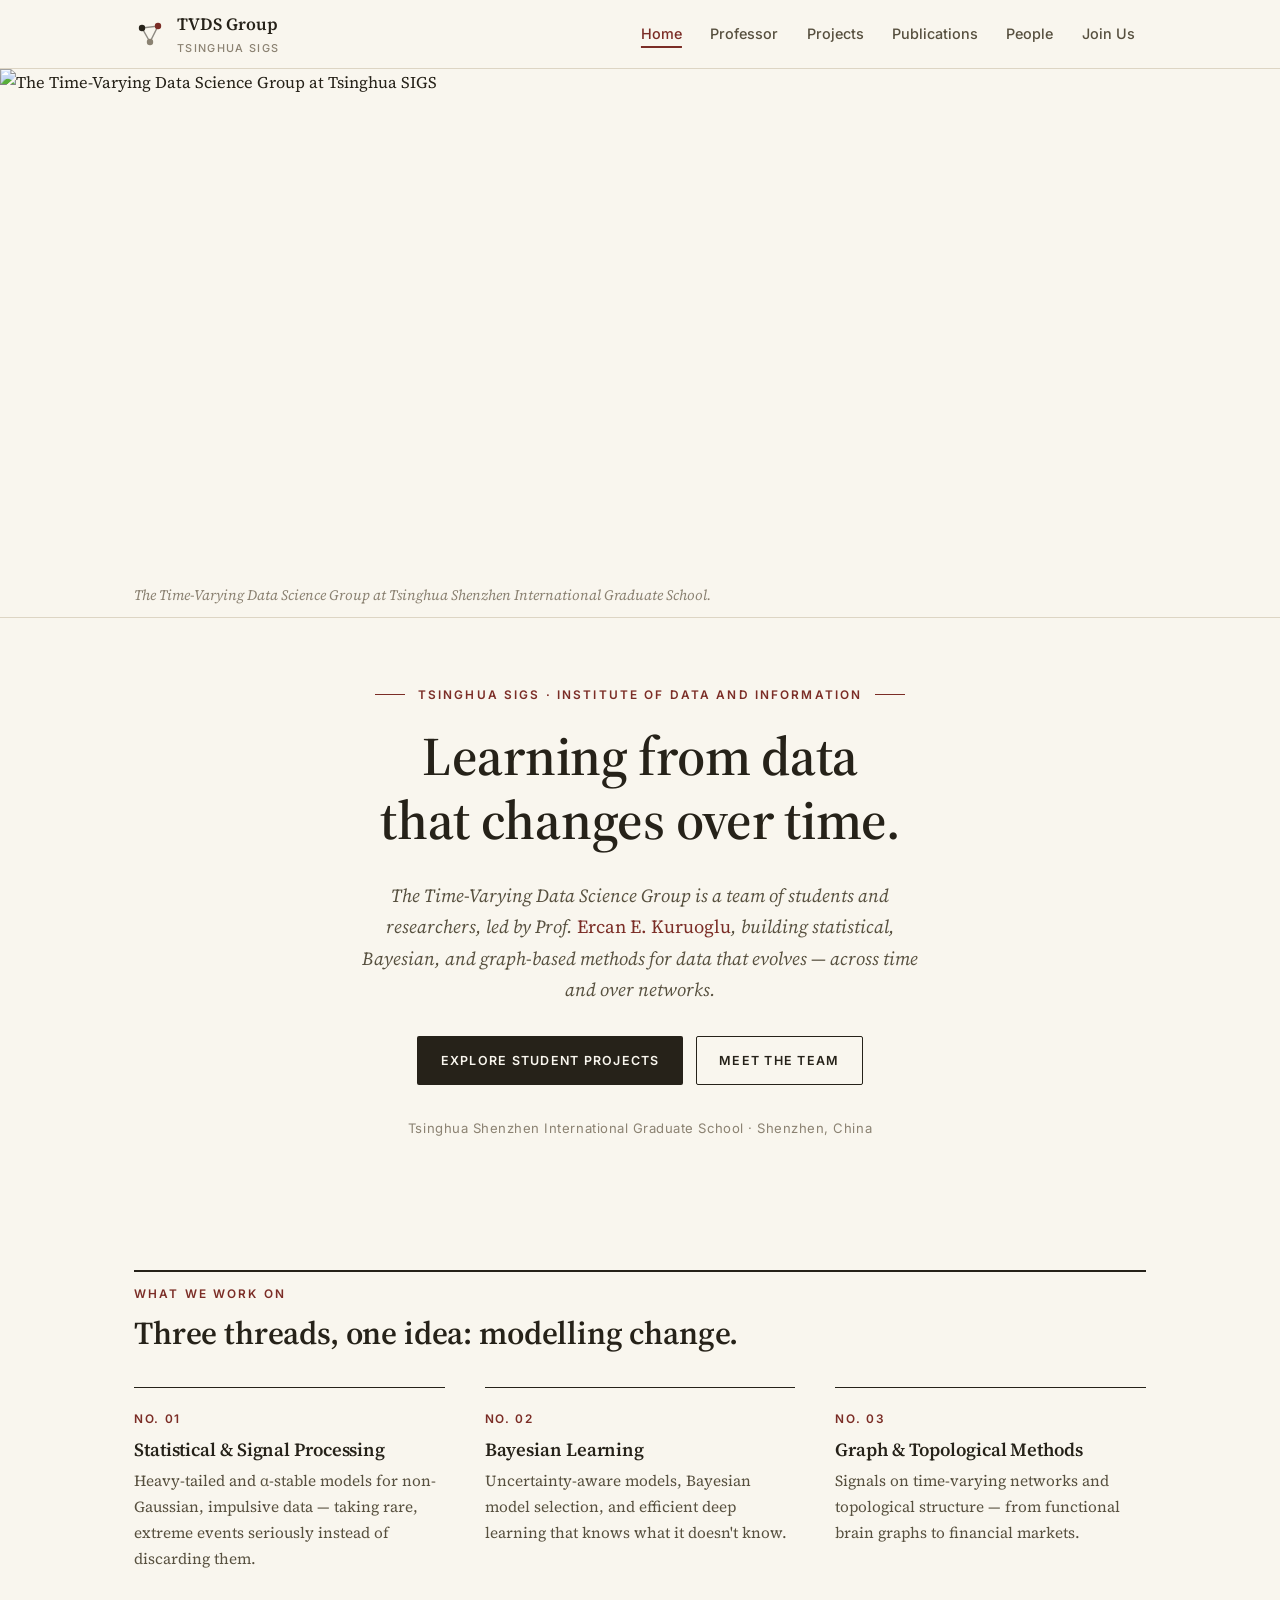
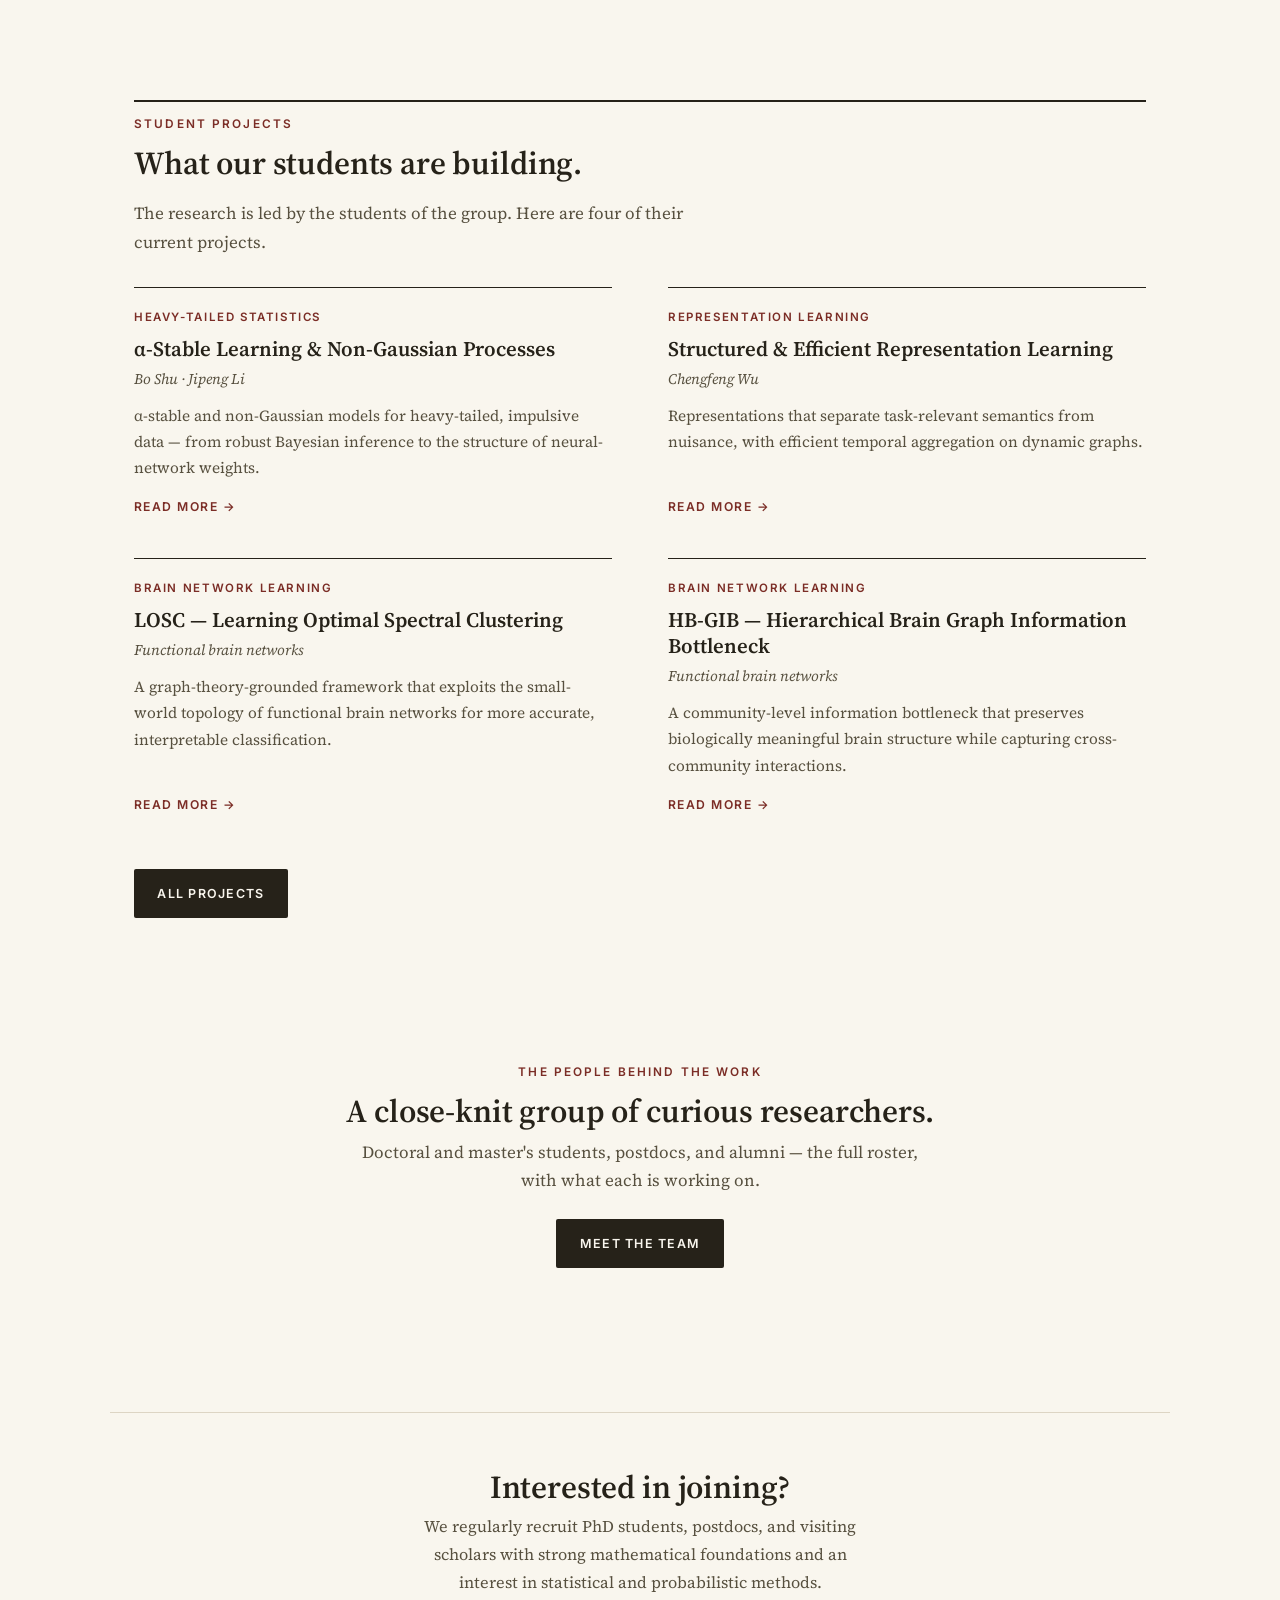
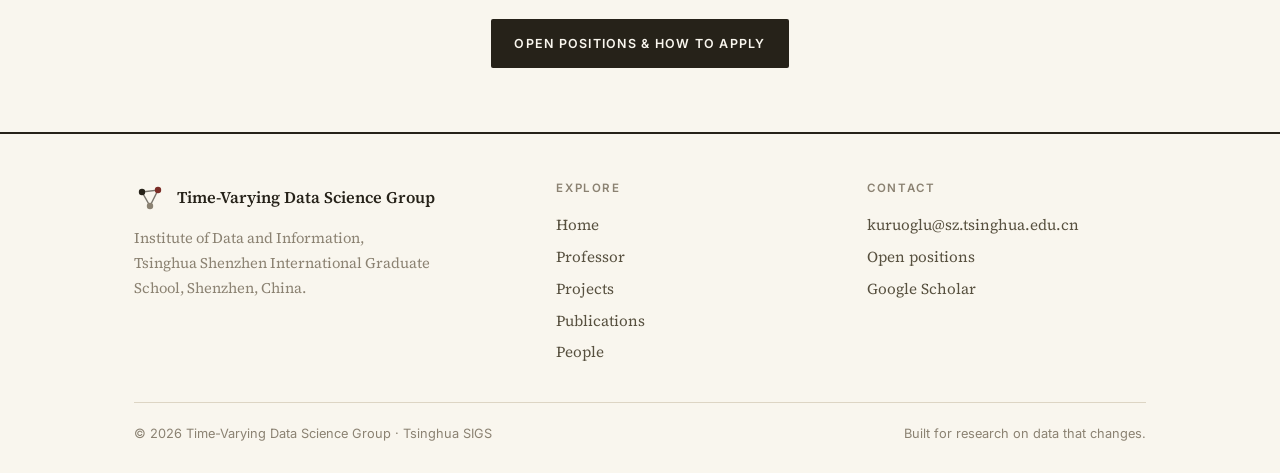
==== commit f3139803: "Polish journal design: typography details, a11y focus states, mobile and loading refinements" ====
--- a/index.html
+++ b/index.html
@@ -3,6 +3,7 @@
 <head>
   <meta charset="UTF-8" />
   <meta name="viewport" content="width=device-width, initial-scale=1.0" />
+  <meta name="theme-color" content="#f9f6ee" />
   <meta name="google-site-verification" content="ycx8Hc_ZfYuuTNWqexa-JQaG-V-QpA_6OVndm44Y0Ho" />
   <title>Time-Varying Data Science Group — Tsinghua SIGS</title>
   <meta name="description" content="The Time-Varying Data Science (TVDS) Group at Tsinghua Shenzhen International Graduate School, led by Prof. Ercan E. Kuruoglu. A team of students and researchers working on Bayesian learning, graph signal processing, and statistical methods for time-evolving data." />
@@ -40,7 +41,7 @@
 
   <!-- ============ GROUP PHOTO HERO ============ -->
   <figure class="photohero">
-    <img src="assets/img/group-photo.jpg" alt="The Time-Varying Data Science Group at Tsinghua SIGS" />
+    <img src="assets/img/group-photo.jpg" fetchpriority="high" alt="The Time-Varying Data Science Group at Tsinghua SIGS" />
     <figcaption class="container">The Time-Varying Data Science Group at Tsinghua Shenzhen International Graduate School.</figcaption>
   </figure>
 
--- a/assets/css/style.css
+++ b/assets/css/style.css
@@ -4,6 +4,7 @@
    ================================================================= */
 
 :root {
+  color-scheme: light;
   /* Palette — cream paper, warm ink, one oxblood accent */
   --ink: #262219;
   --ink-soft: #57503f;
@@ -29,6 +30,9 @@
 
 html { scroll-behavior: smooth; }
 
+/* keep anchor targets clear of the sticky nav */
+[id] { scroll-margin-top: 90px; }
+
 body {
   margin: 0;
   font-family: var(--font-serif);
@@ -36,12 +40,14 @@
   color: var(--ink);
   background: var(--bg);
   line-height: 1.7;
+  font-variant-numeric: oldstyle-nums;
   -webkit-font-smoothing: antialiased;
 }
 
 h1, h2, h3, h4 {
   font-family: var(--font-serif); line-height: 1.18; color: var(--ink);
   margin: 0 0 .5em; font-weight: 600; letter-spacing: -0.005em;
+  text-wrap: balance;
 }
 h1 { font-size: clamp(2.1rem, 4.5vw, 3.1rem); }
 h2 { font-size: clamp(1.5rem, 2.8vw, 2rem); }
@@ -54,6 +60,12 @@
 img { max-width: 100%; display: block; }
 
 ::selection { background: var(--accent-soft); }
+
+:focus-visible { outline: 2px solid var(--accent); outline-offset: 3px; border-radius: 2px; }
+
+/* interface elements keep lining figures */
+.btn, .nav__links a, .section__eyebrow, .theme__num,
+.pub__badge, .masthead .eyebrow, .brand__sub { font-variant-numeric: lining-nums; }
 
 .container { width: 100%; max-width: var(--maxw); margin-inline: auto; padding-inline: 24px; }
 
@@ -118,7 +130,7 @@
     position: absolute; top: 68px; left: 0; right: 0;
     flex-direction: column; align-items: stretch; gap: 2px;
     background: var(--bg); border-bottom: 1px solid var(--line);
-    padding: 12px 16px;
+    padding: 12px 16px; box-shadow: 0 14px 28px -18px rgba(38, 34, 25, .35);
     transform: translateY(-12px); opacity: 0; pointer-events: none; transition: .2s;
   }
   .nav__links.open { transform: translateY(0); opacity: 1; pointer-events: auto; }
@@ -367,6 +379,22 @@
 .pagehead p { font-style: italic; color: var(--ink-soft); font-size: 1.08rem; max-width: 64ch; margin: 0; }
 .pagehead a { color: var(--accent); text-decoration: underline; }
 
+/* ---------- Small screens ---------- */
+@media (max-width: 520px) {
+  .pub { gap: 14px; }
+  .pub__badge { width: 50px; font-size: .56rem; }
+  .project__figure { padding: 12px; }
+  .section { padding: 52px 0; }
+}
+
+/* ---------- Print ---------- */
+@media print {
+  .nav, .nav__toggle, .footer, .btn, .masthead__cta, .pcard__cue { display: none !important; }
+  body { background: #fff; }
+  .photohero img { height: auto; }
+  a { color: inherit; }
+}
+
 @media (prefers-reduced-motion: reduce) {
   html { scroll-behavior: auto; }
 }
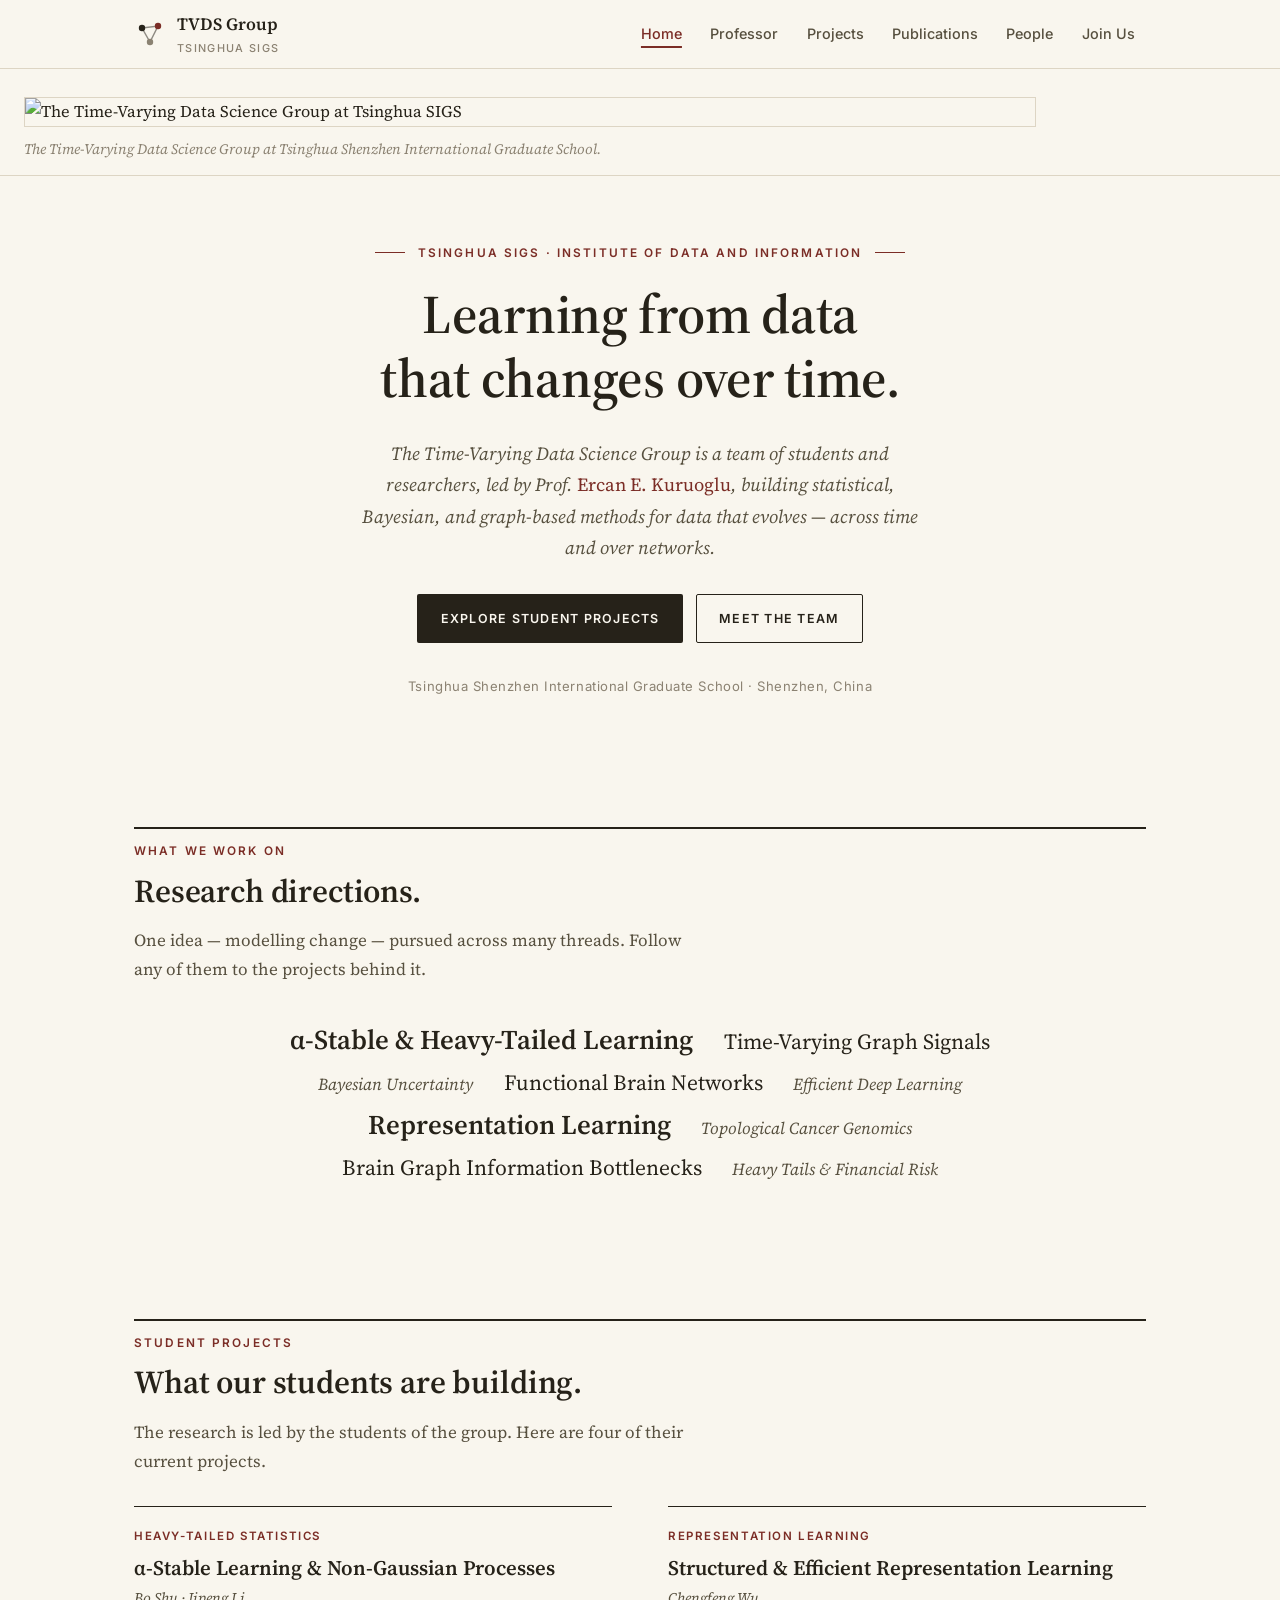
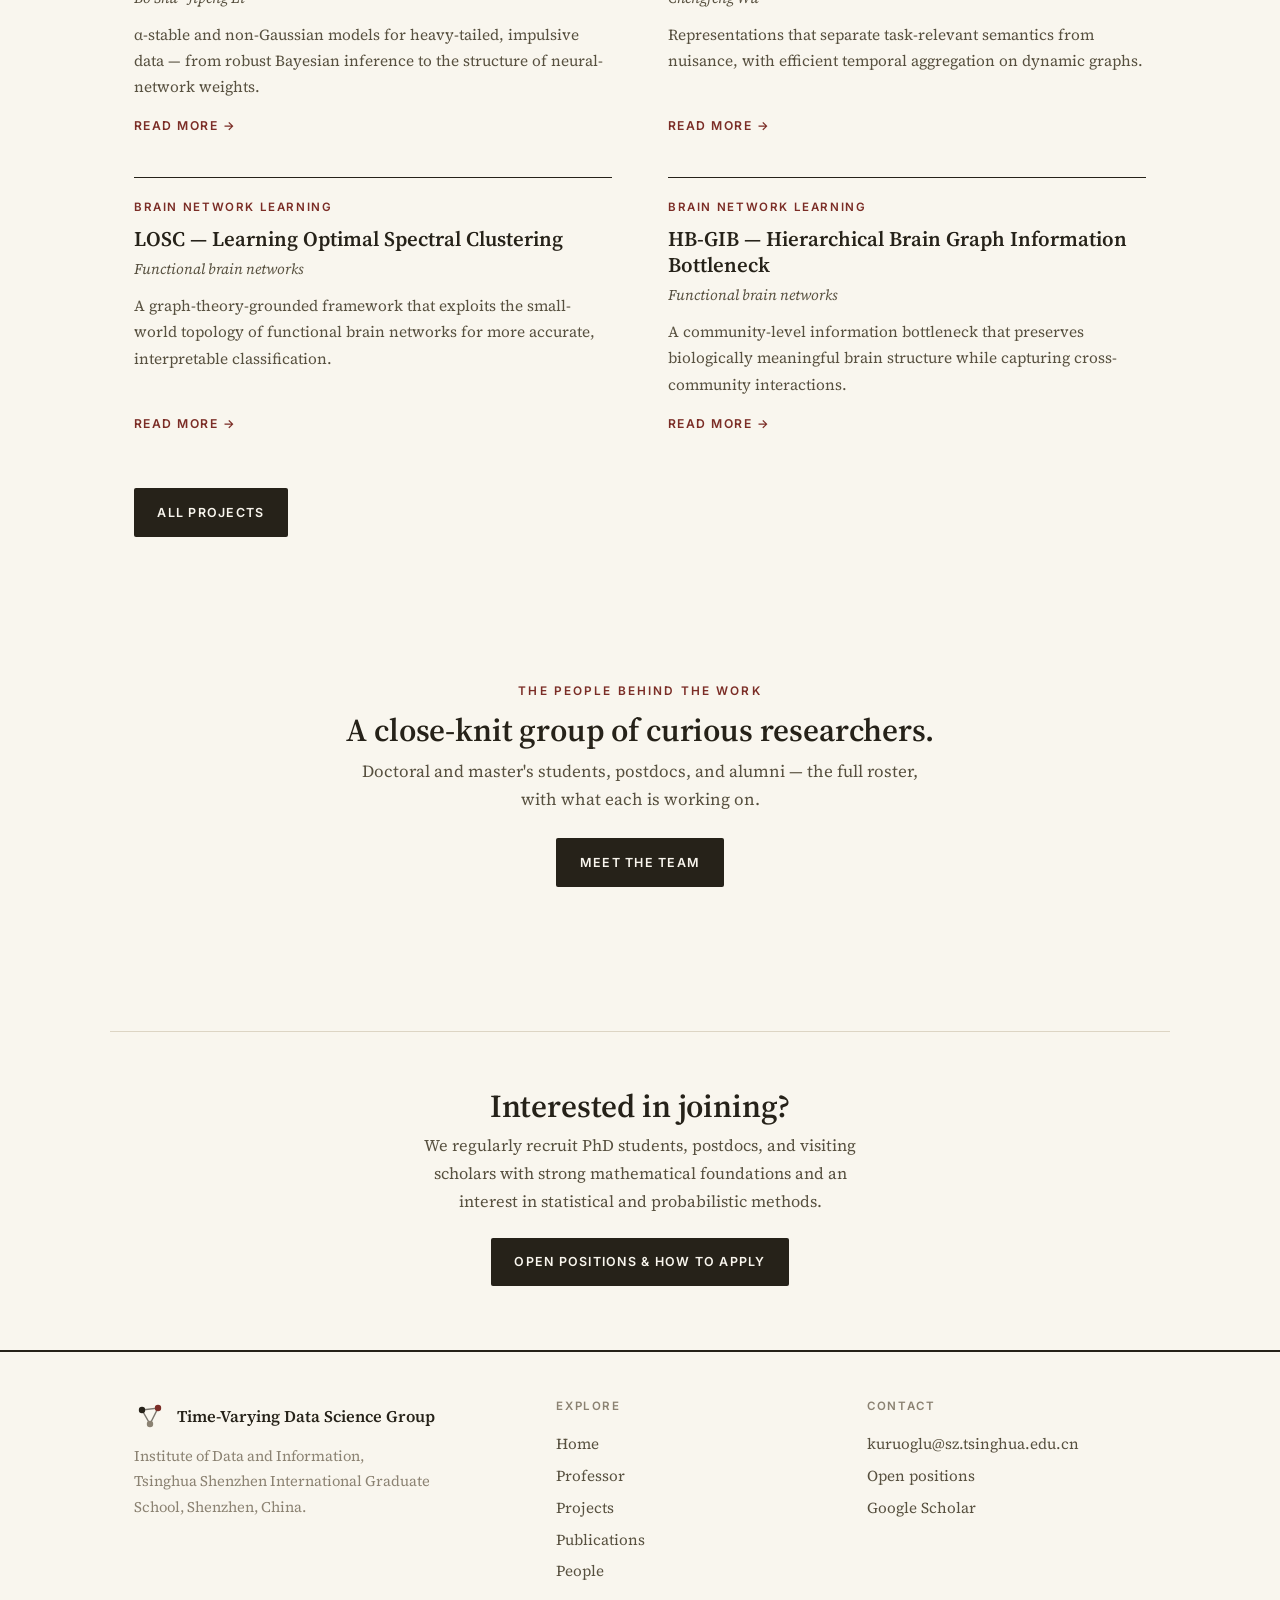
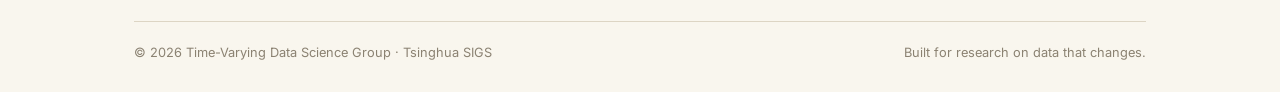
==== commit f3ac77dc: "Add research-directions cloud to home and fix group photo blur by showing it uncropped at native sca" ====
--- a/index.html
+++ b/index.html
@@ -40,10 +40,12 @@
   </nav>
 
   <!-- ============ GROUP PHOTO HERO ============ -->
-  <figure class="photohero">
-    <img src="assets/img/group-photo.jpg" fetchpriority="high" alt="The Time-Varying Data Science Group at Tsinghua SIGS" />
-    <figcaption class="container">The Time-Varying Data Science Group at Tsinghua Shenzhen International Graduate School.</figcaption>
-  </figure>
+  <section class="photohero">
+    <figure class="container">
+      <img src="assets/img/group-photo.jpg" fetchpriority="high" alt="The Time-Varying Data Science Group at Tsinghua SIGS" />
+      <figcaption>The Time-Varying Data Science Group at Tsinghua Shenzhen International Graduate School.</figcaption>
+    </figure>
+  </section>
 
   <!-- ============ MASTHEAD ============ -->
   <header class="masthead">
@@ -65,28 +67,23 @@
     </div>
   </header>
 
-  <!-- ============ WHAT WE WORK ON ============ -->
+  <!-- ============ RESEARCH DIRECTIONS ============ -->
   <section class="section section--soft">
     <div class="container">
       <p class="section__eyebrow">What we work on</p>
-      <h2>Three threads, one idea: modelling change.</h2>
-      <div class="themes">
-        <div class="theme">
-          <span class="theme__num">01</span>
-          <h3>Statistical &amp; Signal Processing</h3>
-          <p>Heavy-tailed and α-stable models for non-Gaussian, impulsive data — taking rare, extreme events seriously instead of discarding them.</p>
-        </div>
-        <div class="theme">
-          <span class="theme__num">02</span>
-          <h3>Bayesian Learning</h3>
-          <p>Uncertainty-aware models, Bayesian model selection, and efficient deep learning that knows what it doesn't know.</p>
-        </div>
-        <div class="theme">
-          <span class="theme__num">03</span>
-          <h3>Graph &amp; Topological Methods</h3>
-          <p>Signals on time-varying networks and topological structure — from functional brain graphs to financial markets.</p>
-        </div>
-      </div>
+      <h2>Research directions.</h2>
+      <p class="section__lead">One idea — modelling change — pursued across many threads. Follow any of them to the projects behind it.</p>
+      <nav class="cloud" aria-label="Research directions">
+        <a class="cloud--lg" href="projects.html#heavy-tailed">α-Stable &amp; Heavy-Tailed Learning</a>
+        <a class="cloud--md" href="projects.html#graph-signals">Time-Varying Graph Signals</a>
+        <a href="projects.html#bayesian-uncertainty">Bayesian Uncertainty</a>
+        <a class="cloud--md" href="projects.html#losc">Functional Brain Networks</a>
+        <a href="projects.html#efficient-dl">Efficient Deep Learning</a>
+        <a class="cloud--lg" href="projects.html#representation-learning">Representation Learning</a>
+        <a href="projects.html#cancer-genomics">Topological Cancer Genomics</a>
+        <a class="cloud--md" href="projects.html#hb-gib">Brain Graph Information Bottlenecks</a>
+        <a href="projects.html#financial-risk">Heavy Tails &amp; Financial Risk</a>
+      </nav>
     </div>
   </section>
 
--- a/assets/css/style.css
+++ b/assets/css/style.css
@@ -64,7 +64,7 @@
 :focus-visible { outline: 2px solid var(--accent); outline-offset: 3px; border-radius: 2px; }
 
 /* interface elements keep lining figures */
-.btn, .nav__links a, .section__eyebrow, .theme__num,
+.btn, .nav__links a, .section__eyebrow,
 .pub__badge, .masthead .eyebrow, .brand__sub { font-variant-numeric: lining-nums; }
 
 .container { width: 100%; max-width: var(--maxw); margin-inline: auto; padding-inline: 24px; }
@@ -136,11 +136,11 @@
   .nav__links.open { transform: translateY(0); opacity: 1; pointer-events: auto; }
 }
 
-/* ---------- Group photo hero + caption ---------- */
-.photohero { margin: 0; border-bottom: 1px solid var(--line); padding-bottom: 10px; }
-.photohero img { width: 100%; height: clamp(340px, 56vh, 640px); object-fit: cover; object-position: center 28%; display: block; }
+/* ---------- Group photo hero (contained plate, no upscale) ---------- */
+.photohero { padding: 28px 0 14px; border-bottom: 1px solid var(--line); }
+.photohero figure { margin: 0; }
+.photohero img { width: 100%; height: auto; border: 1px solid var(--line); }
 .photohero figcaption { font-style: italic; color: var(--muted); font-size: .9rem; padding-top: 10px; }
-@media (max-width: 640px) { .photohero img { height: clamp(240px, 44vh, 360px); } }
 
 /* ---------- Masthead (centered nameplate) ---------- */
 .masthead { padding: 58px 0 66px; text-align: center; }
@@ -164,17 +164,15 @@
   font-family: var(--font-ui); font-size: .82rem; letter-spacing: .04em;
 }
 
-/* ---------- Research themes ---------- */
-.themes { display: grid; grid-template-columns: repeat(3, 1fr); gap: 40px; margin-top: 34px; }
-@media (max-width: 760px) { .themes { grid-template-columns: 1fr; gap: 28px; } }
-.theme { border-top: 1px solid var(--ink); padding-top: 16px; }
-.theme__num {
-  font-family: var(--font-ui); color: var(--accent); font-size: .74rem;
-  font-weight: 600; letter-spacing: .14em; text-transform: uppercase;
-}
-.theme__num::before { content: "No. "; }
-.theme h3 { margin: .5rem 0 .4rem; font-size: 1.16rem; }
-.theme p { color: var(--ink-soft); font-size: .96rem; margin: 0; }
+/* ---------- Research directions cloud ---------- */
+.cloud {
+  display: flex; flex-wrap: wrap; align-items: baseline; justify-content: center;
+  gap: .45rem 1.9rem; max-width: 880px; margin: 36px auto 8px; text-align: center;
+}
+.cloud a { font-family: var(--font-serif); font-style: italic; color: var(--ink-soft); font-size: 1.05rem; line-height: 1.45; }
+.cloud .cloud--md { font-style: normal; font-size: 1.35rem; color: var(--ink); }
+.cloud .cloud--lg { font-style: normal; font-size: 1.7rem; font-weight: 600; color: var(--ink); }
+.cloud a:hover { color: var(--accent); text-decoration: underline; text-underline-offset: 5px; text-decoration-thickness: 1px; }
 
 /* ---------- Meet the team / join strips ---------- */
 .teamcta { text-align: center; }
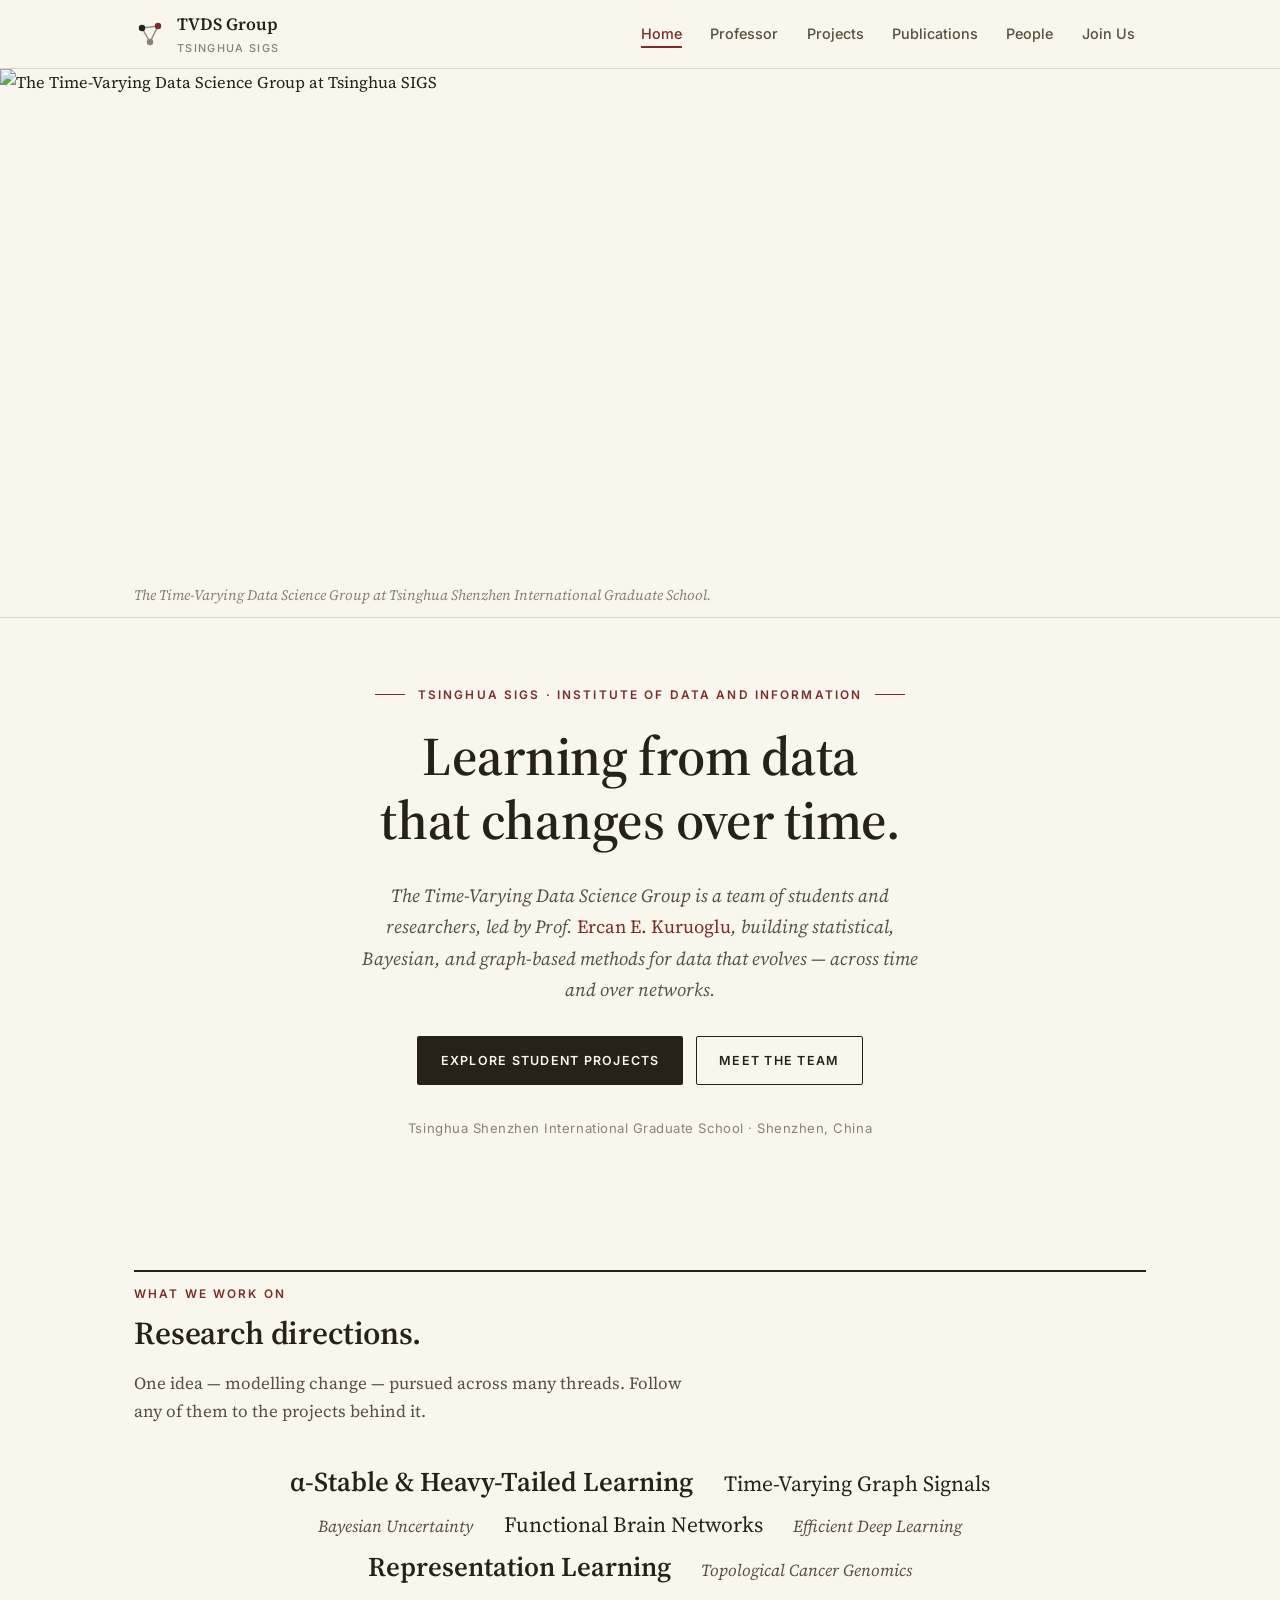
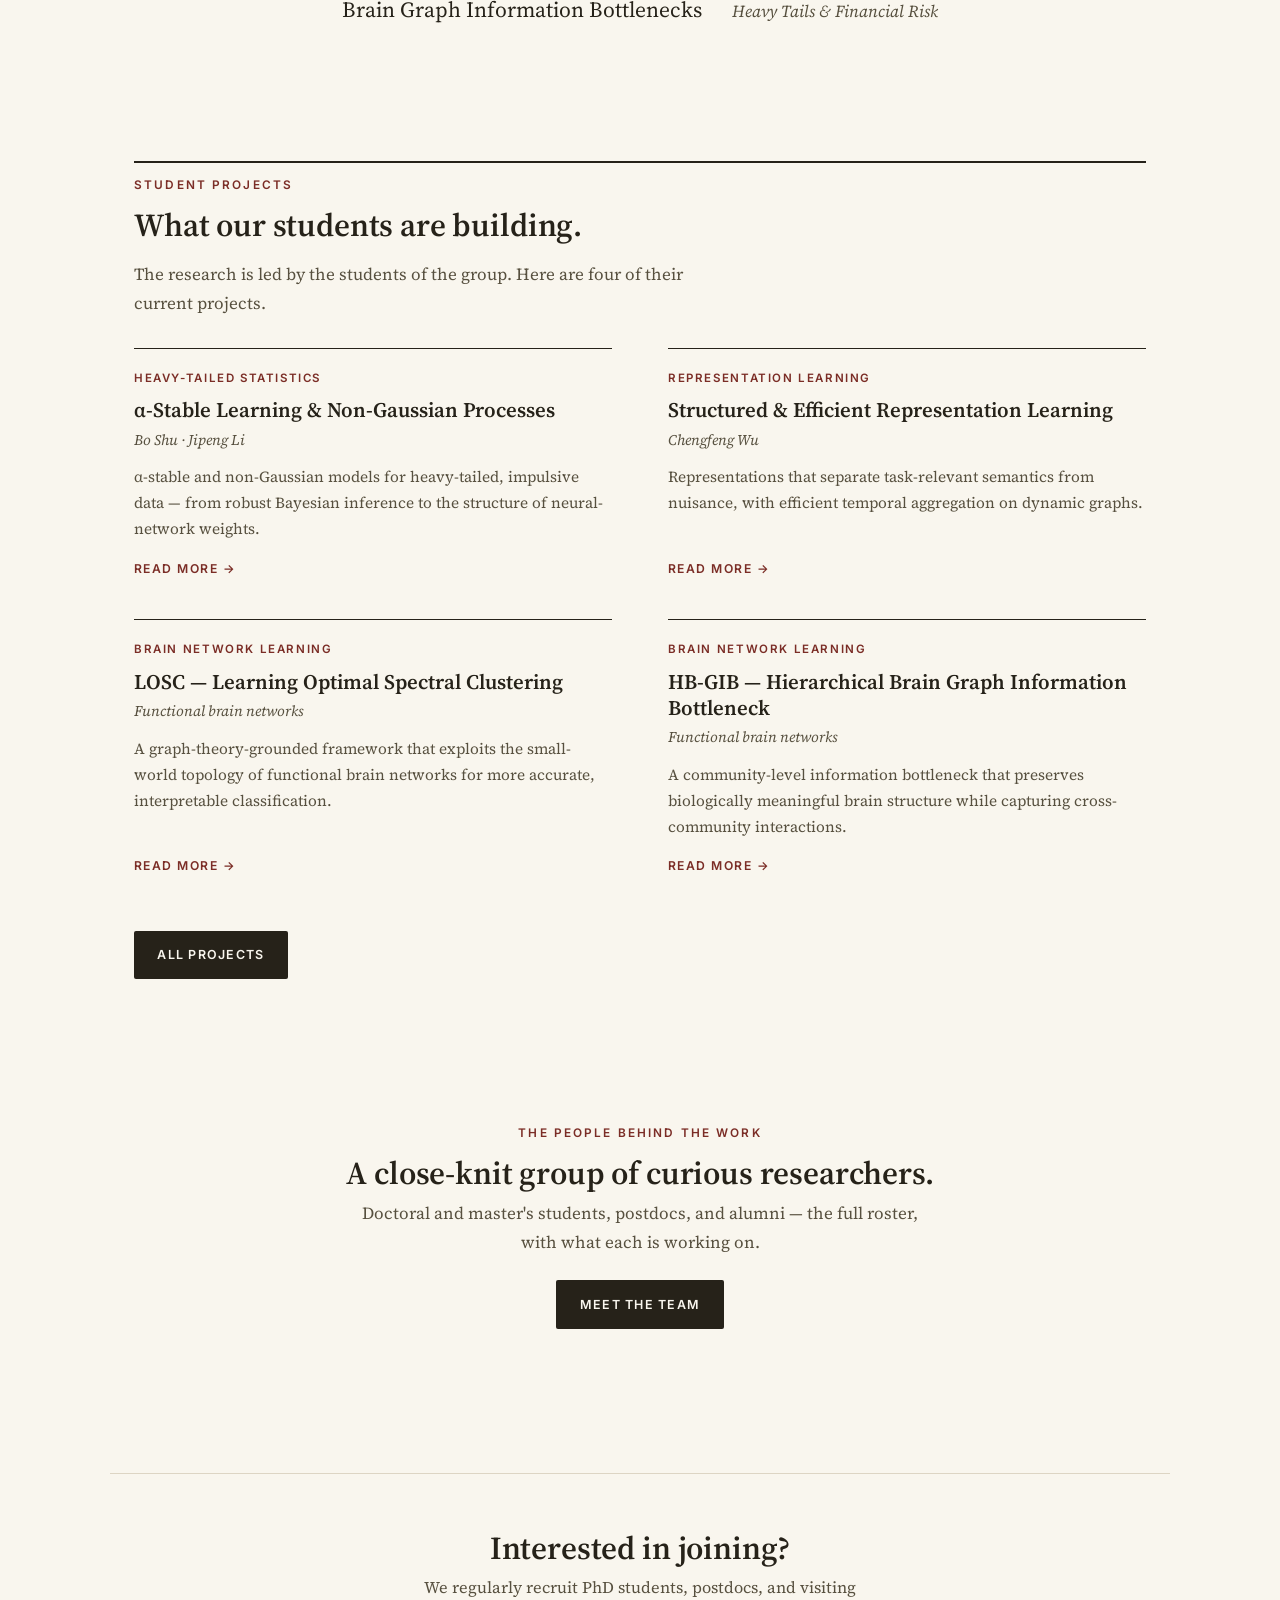
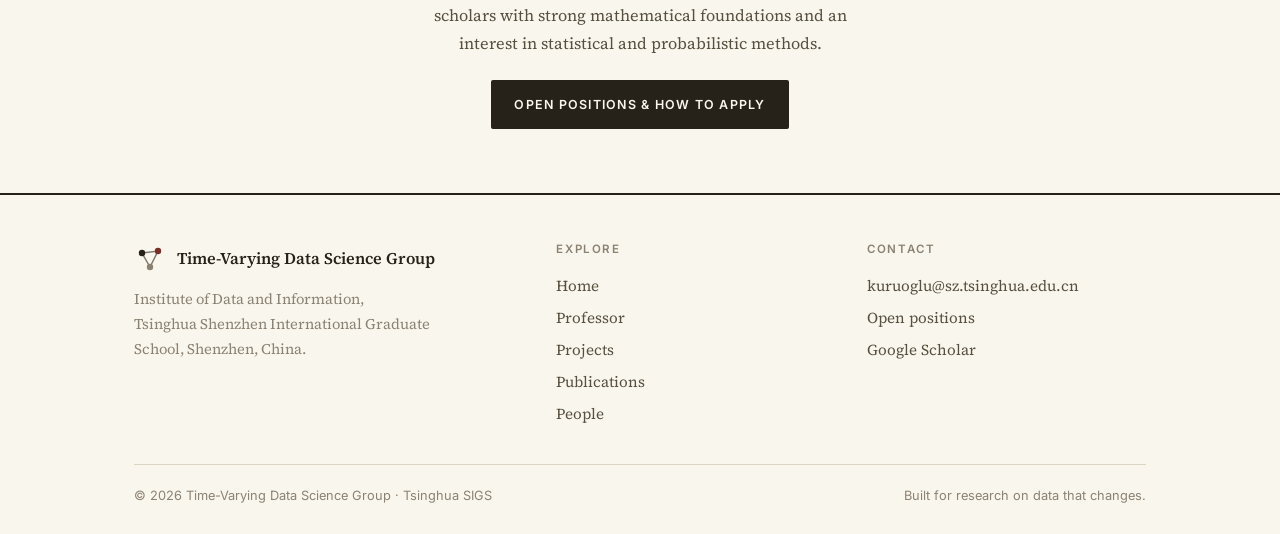
==== commit 702bcc47: "Restore full-bleed group photo hero pending a higher-resolution original" ====
--- a/index.html
+++ b/index.html
@@ -40,12 +40,10 @@
   </nav>
 
   <!-- ============ GROUP PHOTO HERO ============ -->
-  <section class="photohero">
-    <figure class="container">
-      <img src="assets/img/group-photo.jpg" fetchpriority="high" alt="The Time-Varying Data Science Group at Tsinghua SIGS" />
-      <figcaption>The Time-Varying Data Science Group at Tsinghua Shenzhen International Graduate School.</figcaption>
-    </figure>
-  </section>
+  <figure class="photohero">
+    <img src="assets/img/group-photo.jpg" fetchpriority="high" alt="The Time-Varying Data Science Group at Tsinghua SIGS" />
+    <figcaption class="container">The Time-Varying Data Science Group at Tsinghua Shenzhen International Graduate School.</figcaption>
+  </figure>
 
   <!-- ============ MASTHEAD ============ -->
   <header class="masthead">
--- a/assets/css/style.css
+++ b/assets/css/style.css
@@ -136,11 +136,11 @@
   .nav__links.open { transform: translateY(0); opacity: 1; pointer-events: auto; }
 }
 
-/* ---------- Group photo hero (contained plate, no upscale) ---------- */
-.photohero { padding: 28px 0 14px; border-bottom: 1px solid var(--line); }
-.photohero figure { margin: 0; }
-.photohero img { width: 100%; height: auto; border: 1px solid var(--line); }
+/* ---------- Group photo hero (full-bleed) ---------- */
+.photohero { margin: 0; border-bottom: 1px solid var(--line); padding-bottom: 10px; }
+.photohero img { width: 100%; height: clamp(340px, 56vh, 640px); object-fit: cover; object-position: center 28%; display: block; }
 .photohero figcaption { font-style: italic; color: var(--muted); font-size: .9rem; padding-top: 10px; }
+@media (max-width: 640px) { .photohero img { height: clamp(240px, 44vh, 360px); } }
 
 /* ---------- Masthead (centered nameplate) ---------- */
 .masthead { padding: 58px 0 66px; text-align: center; }
